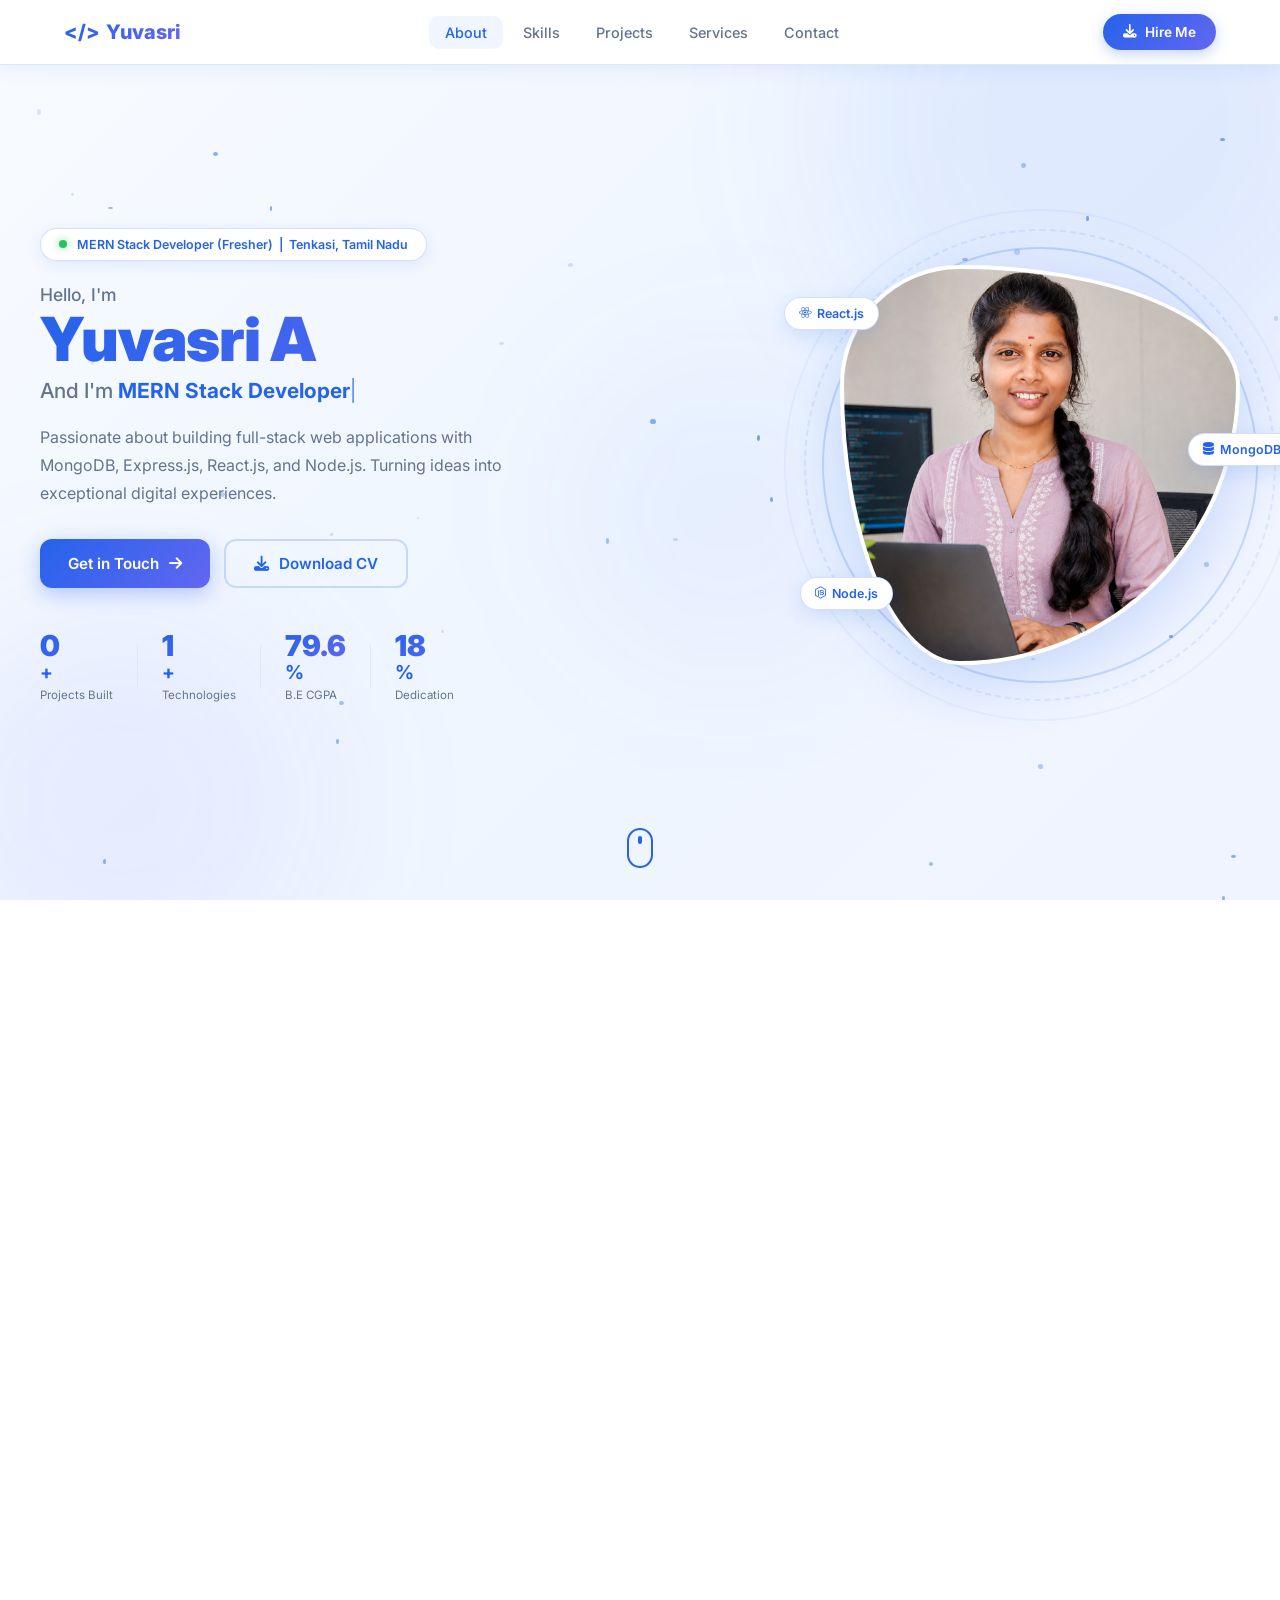
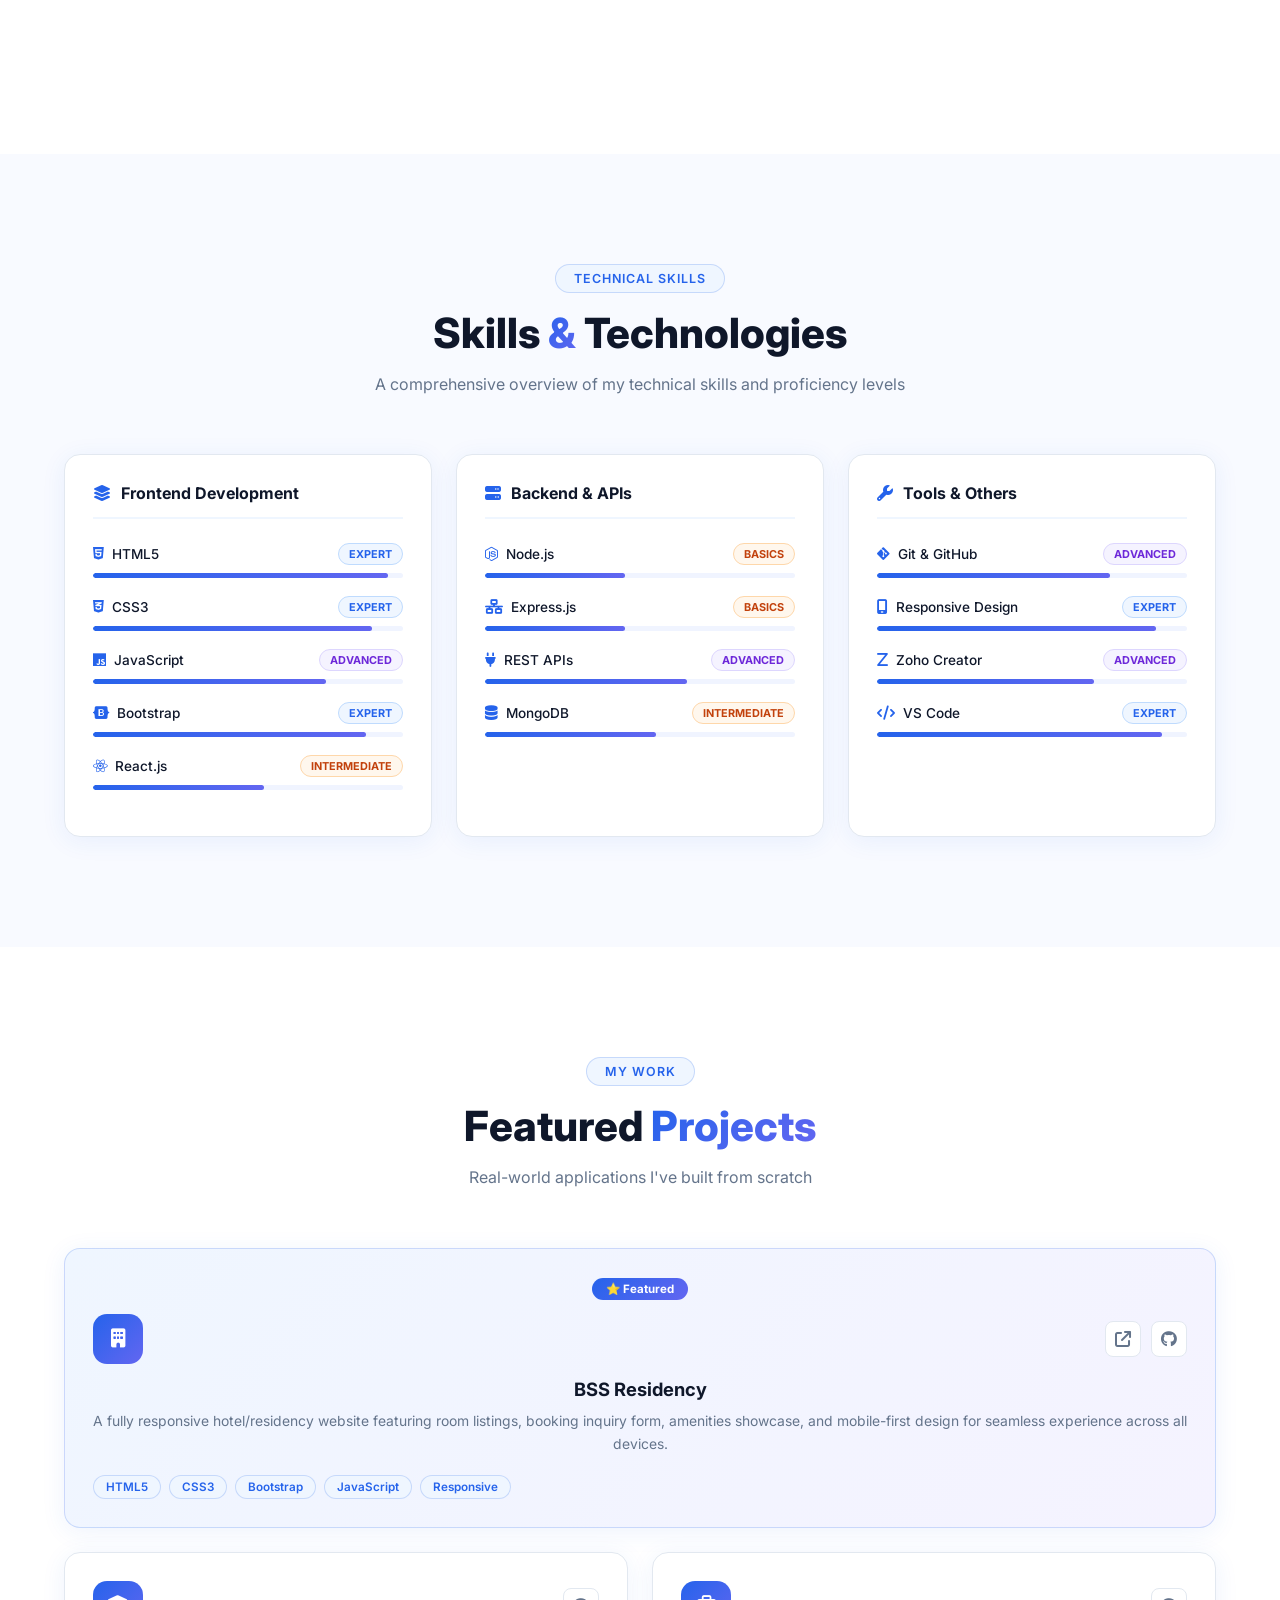
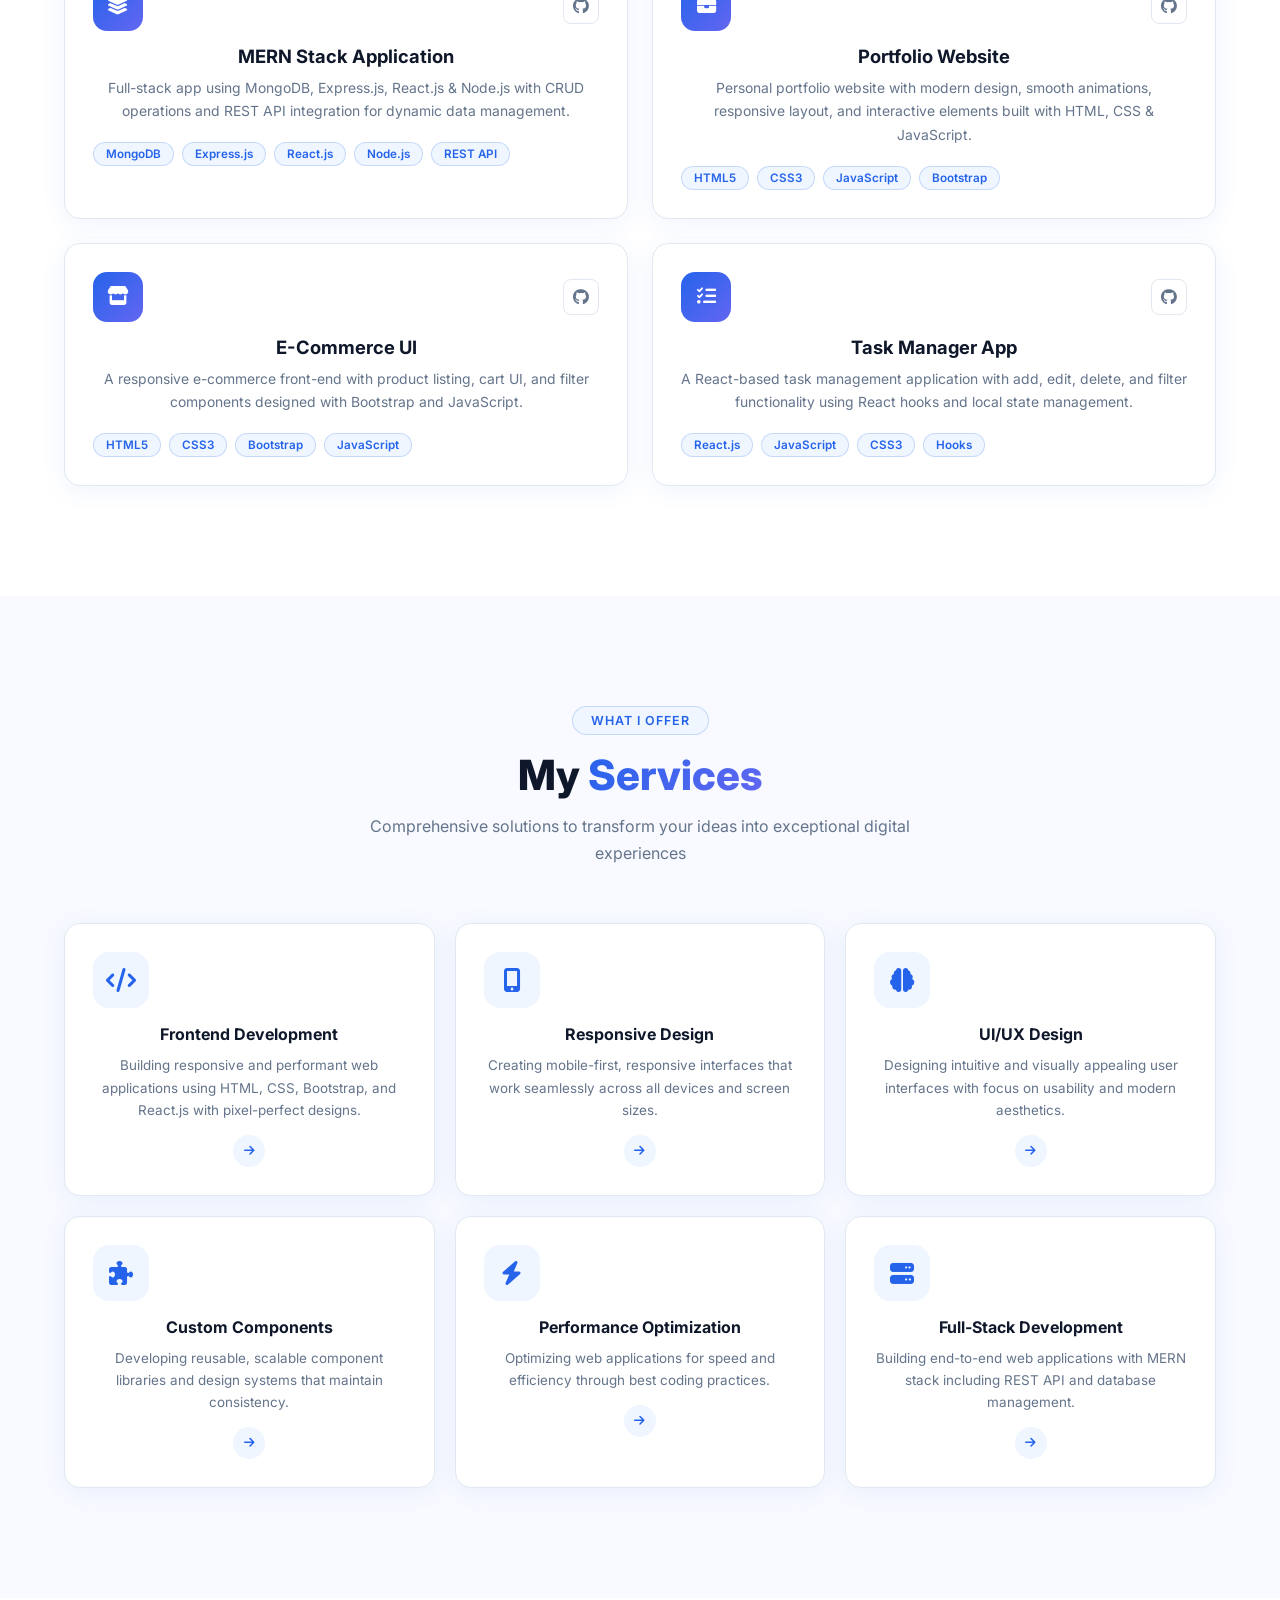
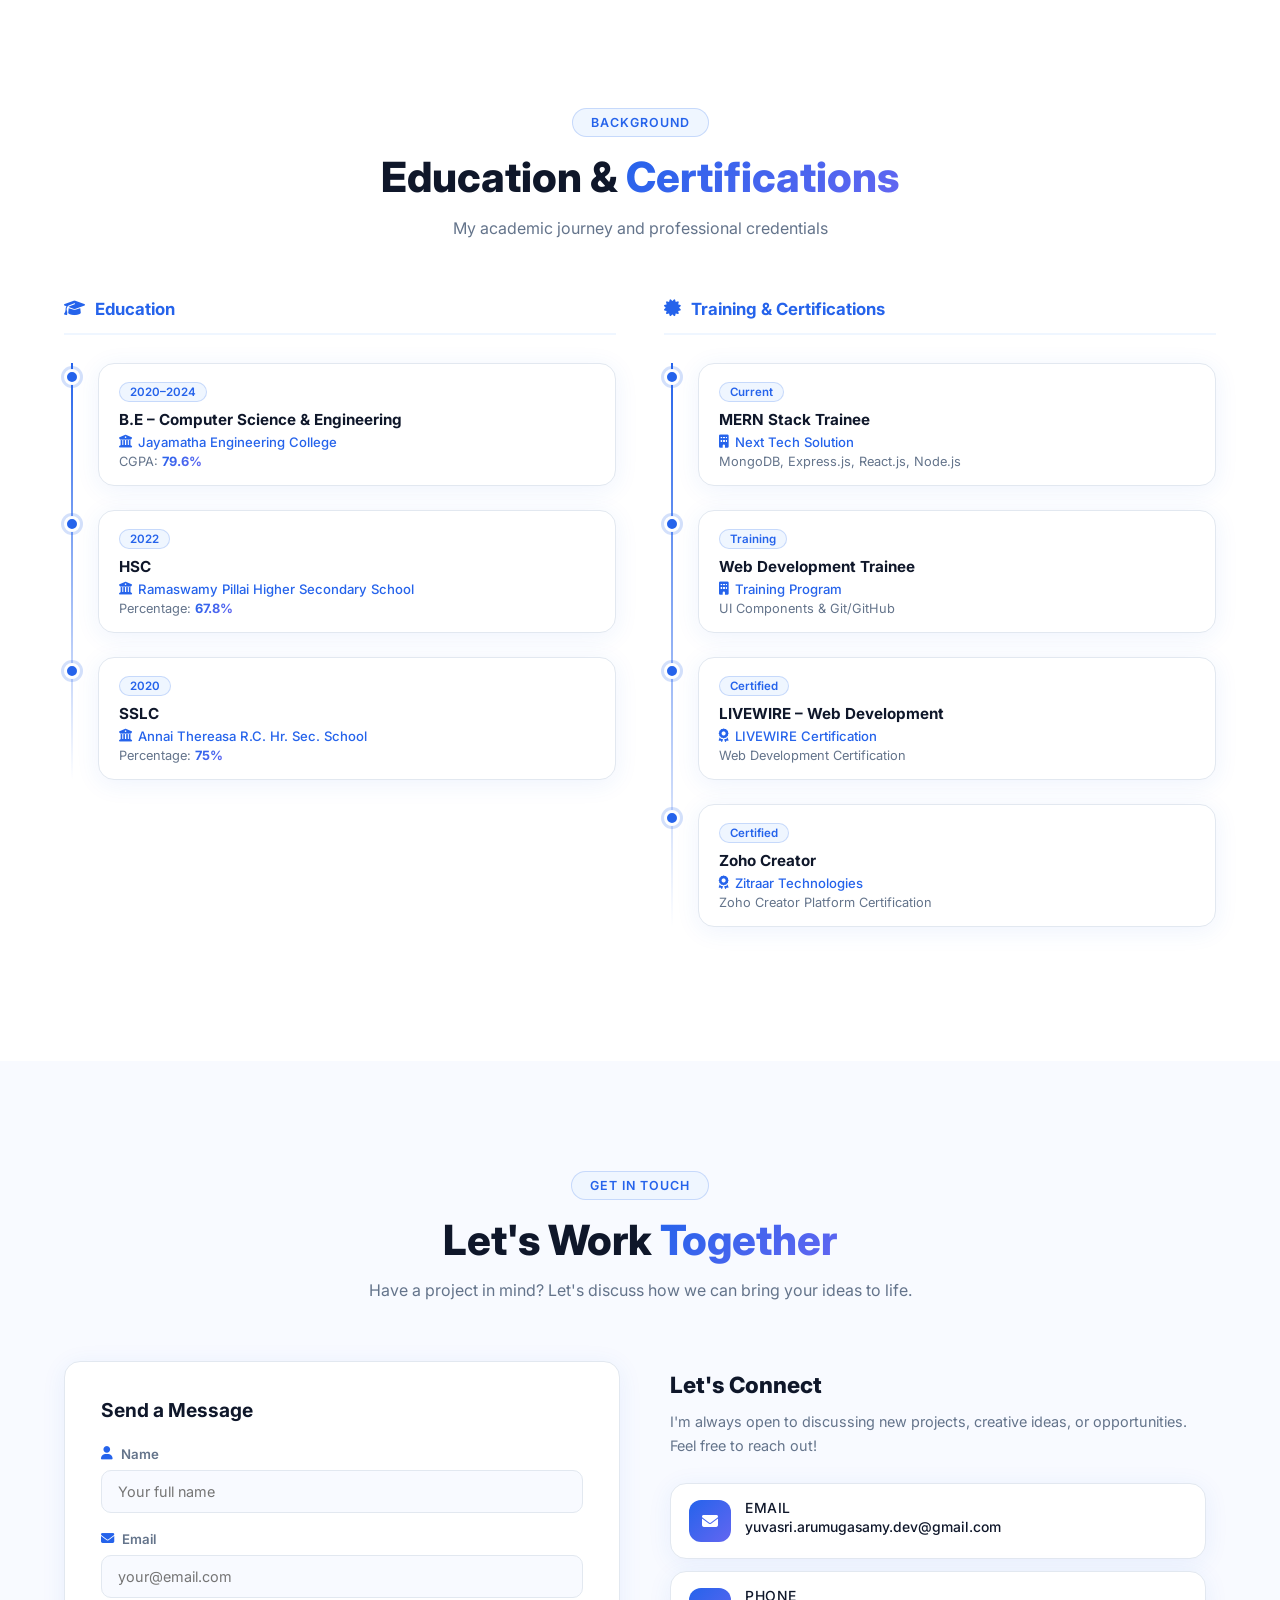
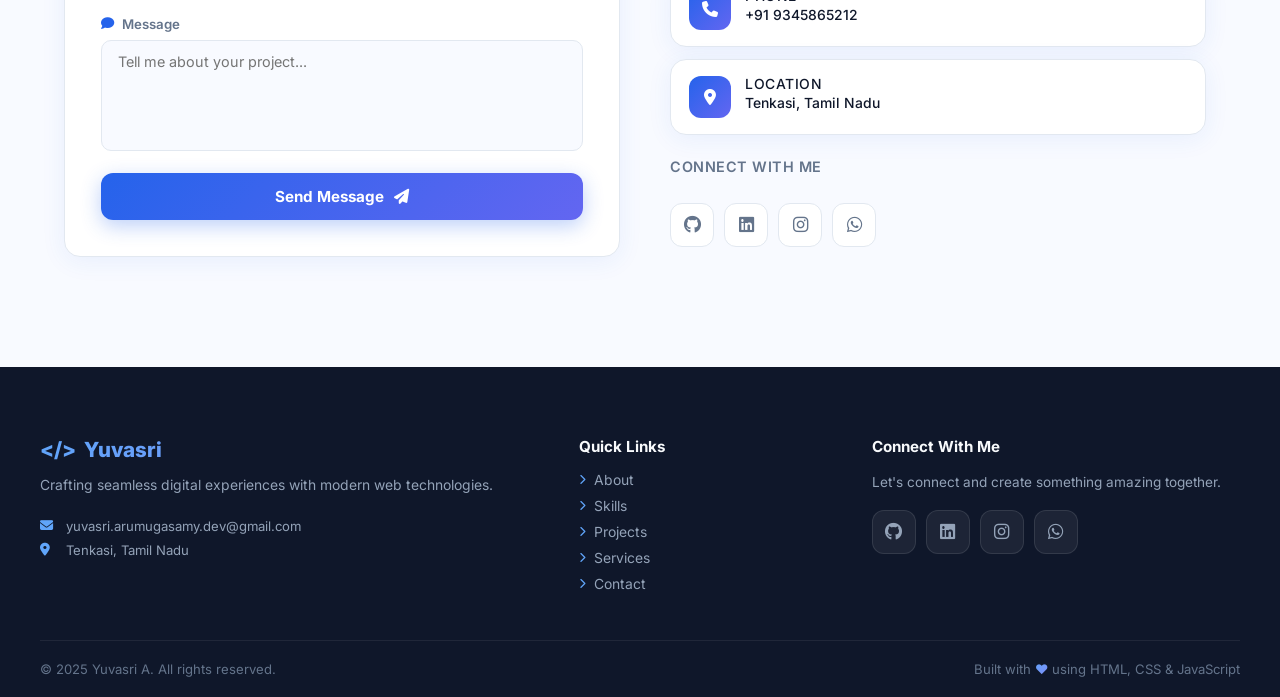
==== index.html @ 353cd6eb "Hide Hire Me button on mobile navbar" ====
<!DOCTYPE html>
<html lang="en">
<head>
  <title>Yuvasri A | MERN Stack Developer</title>
  <meta charset="utf-8">
  <meta name="viewport" content="width=device-width, initial-scale=1">
  <link rel="icon" href="ChatGPT Image Jun 13, 2026, 05_37_14 PM.png">
  <link rel="stylesheet" href="https://cdnjs.cloudflare.com/ajax/libs/font-awesome/6.5.0/css/all.min.css">
  <link href="https://fonts.googleapis.com/css2?family=Inter:wght@300;400;500;600;700;800;900&display=swap" rel="stylesheet">
  <link rel="stylesheet" href="protfolio.css">
</head>
<body>

<!-- LOADER -->
<div id="loader" class="loader">
  <div class="loader-inner">
    <div class="loader-logo">&lt;/&gt;</div>
    <div class="loader-bar"><div class="loader-fill"></div></div>
  </div>
</div>

<!-- NAVBAR -->
<nav class="navbar" id="navbar">
  <div class="nav-container">
    <a class="nav-logo" href="#home"><span>&lt;/&gt;</span> Yuvasri</a>

    <!-- Desktop links -->
    <ul class="nav-links" id="desktopNav">
      <li><a href="#home"     class="nav-link active">About</a></li>
      <li><a href="#skills"   class="nav-link">Skills</a></li>
      <li><a href="#projects" class="nav-link">Projects</a></li>
      <li><a href="#services" class="nav-link">Services</a></li>
      <li><a href="#contact"  class="nav-link">Contact</a></li>
    </ul>

    <a href="Yuvasri A - Front-End Web Developer.pdf" download class="hire-btn-desktop">
      <i class="fa-solid fa-download"></i> Hire Me
    </a>

    <!-- Hamburger — mobile only -->
    <button id="hamburger" class="hamburger" aria-label="Open menu">
      <i class="fa-solid fa-bars"></i>
    </button>
  </div>
</nav>

<!-- MOBILE MENU — completely separate from navbar -->
<div id="mobileMenu" class="mobile-menu">
  <button id="mobClose" class="mobile-menu-close"><i class="fa-solid fa-xmark"></i></button>
  <ul>
    <li><a href="#home"     class="mob-link">About</a></li>
    <li><a href="#skills"   class="mob-link">Skills</a></li>
    <li><a href="#projects" class="mob-link">Projects</a></li>
    <li><a href="#services" class="mob-link">Services</a></li>
    <li><a href="#contact"  class="mob-link">Contact</a></li>
  </ul>
  <a href="Yuvasri A - Front-End Web Developer.pdf" download class="mob-hire-btn">
    <i class="fa-solid fa-download"></i> Hire Me
  </a>
</div>

<!-- HERO -->
<section id="home" class="hero-section">
  <div class="particles" id="particles"></div>
  <div class="hero-bg-blob blob-1"></div>
  <div class="hero-bg-blob blob-2"></div>
  <div class="hero-bg-blob blob-3"></div>
  <div class="hero-container">
    <div class="hero-left" data-aos="fade-right">
      <div class="hero-badge">
        <span class="badge-dot"></span>
        MERN Stack Developer (Fresher) &nbsp;|&nbsp; Tenkasi, Tamil Nadu
      </div>
      <h1 class="hero-title">
        <span class="hero-greeting">Hello, I'm</span>
        <span class="hero-name gradient-text">Yuvasri A</span>
        <span class="hero-role-wrap">And I'm <span id="typed-role" class="typed-text"></span><span class="cursor">|</span></span>
      </h1>
      <p class="hero-desc">Passionate about building full-stack web applications with MongoDB, Express.js, React.js, and Node.js. Turning ideas into exceptional digital experiences.</p>
      <div class="hero-btns">
        <a href="#contact" class="btn-primary"><span>Get in Touch</span><i class="fa-solid fa-arrow-right"></i></a>
        <a href="Yuvasri A - Front-End Web Developer.pdf" download class="btn-outline"><i class="fa-solid fa-download"></i><span>Download CV</span></a>
      </div>
      <div class="hero-stats">
        <div class="stat"><span class="stat-num counter" data-target="5">0</span><span class="stat-plus">+</span><span class="stat-label">Projects Built</span></div>
        <div class="stat-divider"></div>
        <div class="stat"><span class="stat-num counter" data-target="8">0</span><span class="stat-plus">+</span><span class="stat-label">Technologies</span></div>
        <div class="stat-divider"></div>
        <div class="stat"><span class="stat-num">79.6</span><span class="stat-plus">%</span><span class="stat-label">B.E CGPA</span></div>
        <div class="stat-divider"></div>
        <div class="stat"><span class="stat-num counter" data-target="100">0</span><span class="stat-plus">%</span><span class="stat-label">Dedication</span></div>
      </div>
    </div>
    <div class="hero-right" data-aos="fade-left">
      <div class="hero-img-wrapper">
        <div class="ring ring-1"></div>
        <div class="ring ring-2"></div>
        <div class="ring ring-3"></div>
        <img src="ChatGPT Image Jun 13, 2026, 05_37_14 PM.png" alt="Yuvasri A" class="hero-img">
        <div class="float-badge fb-1"><i class="fa-brands fa-react"></i> React.js</div>
        <div class="float-badge fb-2"><i class="fa-brands fa-node-js"></i> Node.js</div>
        <div class="float-badge fb-3"><i class="fa-solid fa-database"></i> MongoDB</div>
      </div>
    </div>
  </div>
  <a href="#about" class="scroll-down"><div class="scroll-mouse"><div class="scroll-wheel"></div></div></a>
</section>

<!-- ABOUT -->
<section id="about" class="about-section">
  <div class="section-container">
    <div class="section-tag" data-aos="fade-up">About Me</div>
    <h2 class="section-heading" data-aos="fade-up">Crafting Digital <span class="gradient-text">Experiences</span> That Matter</h2>
    <p class="section-sub" data-aos="fade-up">A comprehensive overview of who I am, what I do, and what drives me</p>
    <div class="about-grid">
      <div class="about-left" data-aos="fade-right">
        <p class="about-para">I'm <strong>Yuvasri A</strong>, a MERN Stack Developer (Fresher) with knowledge of MongoDB, Express.js, React.js, and Node.js. Currently undergoing training at <strong>Next Tech Solution</strong> and passionate about building full-stack web applications.</p>
        <p class="about-para">My expertise spans frontend development with HTML5, CSS3, JavaScript, Bootstrap and React.js, along with backend basics using Node.js, Express.js, and MongoDB.</p>
        <p class="about-para">I hold a <strong>B.E in Computer Science & Engineering</strong> with a CGPA of <strong>79.6%</strong> from Jayamatha Engineering College, Tenkasi, Tamil Nadu.</p>
        <div class="about-stats">
          <div class="about-stat"><span class="about-stat-num gradient-text">5+</span><span class="about-stat-label">Projects</span></div>
          <div class="about-stat"><span class="about-stat-num gradient-text">2</span><span class="about-stat-label">Certifications</span></div>
          <div class="about-stat"><span class="about-stat-num gradient-text">2+</span><span class="about-stat-label">Trainings</span></div>
        </div>
        <div class="core-skills">
          <span>Analytical Thinking</span><span>Adaptability</span><span>Communication</span><span>Continuous Learning</span>
        </div>
      </div>
      <div class="about-right" data-aos="fade-left">
        <div class="about-cards">
          <div class="about-card glass-card" data-aos="zoom-in" data-aos-delay="100"><div class="about-card-icon"><i class="fa-solid fa-code"></i></div><div><h4>Expertise</h4><p>Full-stack MERN applications with modern best practices.</p></div></div>
          <div class="about-card glass-card" data-aos="zoom-in" data-aos-delay="200"><div class="about-card-icon"><i class="fa-solid fa-leaf"></i></div><div><h4>Clean Code</h4><p>Maintainable, well-documented code that scales.</p></div></div>
          <div class="about-card glass-card" data-aos="zoom-in" data-aos-delay="300"><div class="about-card-icon"><i class="fa-solid fa-bolt"></i></div><div><h4>Performance</h4><p>Optimizing for speed and efficiency in every project.</p></div></div>
          <div class="about-card glass-card" data-aos="zoom-in" data-aos-delay="400"><div class="about-card-icon"><i class="fa-solid fa-mobile-screen"></i></div><div><h4>Responsive</h4><p>Pixel-perfect design across all devices and screens.</p></div></div>
        </div>
      </div>
    </div>
  </div>
</section>

<!-- SKILLS -->
<section id="skills" class="skills-section">
  <div class="section-container">
    <div class="section-tag" data-aos="fade-up">Technical Skills</div>
    <h2 class="section-heading" data-aos="fade-up">Skills <span class="gradient-text">&amp;</span> Technologies</h2>
    <p class="section-sub" data-aos="fade-up">A comprehensive overview of my technical skills and proficiency levels</p>
    <div class="skills-grid">
      <div class="skills-card glass-card" data-aos="fade-up" data-aos-delay="100">
        <h3 class="skills-card-title"><i class="fa-solid fa-layer-group"></i> Frontend Development</h3>
        <div class="skill-item"><div class="skill-info"><span><i class="fa-brands fa-html5"></i> HTML5</span><span class="skill-badge expert">Expert</span></div><div class="skill-bar"><div class="skill-fill" data-w="95"></div></div></div>
        <div class="skill-item"><div class="skill-info"><span><i class="fa-brands fa-css3-alt"></i> CSS3</span><span class="skill-badge expert">Expert</span></div><div class="skill-bar"><div class="skill-fill" data-w="90"></div></div></div>
        <div class="skill-item"><div class="skill-info"><span><i class="fa-brands fa-js"></i> JavaScript</span><span class="skill-badge advanced">Advanced</span></div><div class="skill-bar"><div class="skill-fill" data-w="75"></div></div></div>
        <div class="skill-item"><div class="skill-info"><span><i class="fa-brands fa-bootstrap"></i> Bootstrap</span><span class="skill-badge expert">Expert</span></div><div class="skill-bar"><div class="skill-fill" data-w="88"></div></div></div>
        <div class="skill-item"><div class="skill-info"><span><i class="fa-brands fa-react"></i> React.js</span><span class="skill-badge intermediate">Intermediate</span></div><div class="skill-bar"><div class="skill-fill" data-w="55"></div></div></div>
      </div>
      <div class="skills-card glass-card" data-aos="fade-up" data-aos-delay="200">
        <h3 class="skills-card-title"><i class="fa-solid fa-server"></i> Backend &amp; APIs</h3>
        <div class="skill-item"><div class="skill-info"><span><i class="fa-brands fa-node-js"></i> Node.js</span><span class="skill-badge intermediate">Basics</span></div><div class="skill-bar"><div class="skill-fill" data-w="45"></div></div></div>
        <div class="skill-item"><div class="skill-info"><span><i class="fa-solid fa-network-wired"></i> Express.js</span><span class="skill-badge intermediate">Basics</span></div><div class="skill-bar"><div class="skill-fill" data-w="45"></div></div></div>
        <div class="skill-item"><div class="skill-info"><span><i class="fa-solid fa-plug"></i> REST APIs</span><span class="skill-badge advanced">Advanced</span></div><div class="skill-bar"><div class="skill-fill" data-w="65"></div></div></div>
        <div class="skill-item"><div class="skill-info"><span><i class="fa-solid fa-database"></i> MongoDB</span><span class="skill-badge intermediate">Intermediate</span></div><div class="skill-bar"><div class="skill-fill" data-w="55"></div></div></div>
      </div>
      <div class="skills-card glass-card" data-aos="fade-up" data-aos-delay="300">
        <h3 class="skills-card-title"><i class="fa-solid fa-wrench"></i> Tools &amp; Others</h3>
        <div class="skill-item"><div class="skill-info"><span><i class="fa-brands fa-git-alt"></i> Git &amp; GitHub</span><span class="skill-badge advanced">Advanced</span></div><div class="skill-bar"><div class="skill-fill" data-w="75"></div></div></div>
        <div class="skill-item"><div class="skill-info"><span><i class="fa-solid fa-mobile-screen"></i> Responsive Design</span><span class="skill-badge expert">Expert</span></div><div class="skill-bar"><div class="skill-fill" data-w="90"></div></div></div>
        <div class="skill-item"><div class="skill-info"><span><i class="fa-solid fa-z"></i> Zoho Creator</span><span class="skill-badge advanced">Advanced</span></div><div class="skill-bar"><div class="skill-fill" data-w="70"></div></div></div>
        <div class="skill-item"><div class="skill-info"><span><i class="fa-solid fa-code"></i> VS Code</span><span class="skill-badge expert">Expert</span></div><div class="skill-bar"><div class="skill-fill" data-w="92"></div></div></div>
      </div>
    </div>
  </div>
</section>

<!-- PROJECTS -->
<section id="projects" class="projects-section">
  <div class="section-container">
    <div class="section-tag" data-aos="fade-up">My Work</div>
    <h2 class="section-heading" data-aos="fade-up">Featured <span class="gradient-text">Projects</span></h2>
    <p class="section-sub" data-aos="fade-up">Real-world applications I've built from scratch</p>
    <div class="projects-grid">
      <div class="project-card featured-project glass-card" data-aos="fade-up" data-aos-delay="100">
        <div class="project-featured-tag">⭐ Featured</div>
        <div class="project-header"><div class="project-icon"><i class="fa-solid fa-building"></i></div><div class="project-links"><a href="https://www.bssresidency.in" target="_blank" class="project-link"><i class="fa-solid fa-arrow-up-right-from-square"></i></a><a href="https://github.com/YuvasriArumugasamy" target="_blank" class="project-link"><i class="fa-brands fa-github"></i></a></div></div>
        <h3 class="project-title">BSS Residency</h3>
        <p class="project-desc">A fully responsive hotel/residency website featuring room listings, booking inquiry form, amenities showcase, and mobile-first design for seamless experience across all devices.</p>
        <div class="project-tech"><span>HTML5</span><span>CSS3</span><span>Bootstrap</span><span>JavaScript</span><span>Responsive</span></div>
      </div>
      <div class="project-card glass-card" data-aos="fade-up" data-aos-delay="150">
        <div class="project-header"><div class="project-icon"><i class="fa-solid fa-layer-group"></i></div><div class="project-links"><a href="https://github.com/YuvasriArumugasamy" target="_blank" class="project-link"><i class="fa-brands fa-github"></i></a></div></div>
        <h3 class="project-title">MERN Stack Application</h3>
        <p class="project-desc">Full-stack app using MongoDB, Express.js, React.js &amp; Node.js with CRUD operations and REST API integration for dynamic data management.</p>
        <div class="project-tech"><span>MongoDB</span><span>Express.js</span><span>React.js</span><span>Node.js</span><span>REST API</span></div>
      </div>
      <div class="project-card glass-card" data-aos="fade-up" data-aos-delay="200">
        <div class="project-header"><div class="project-icon"><i class="fa-solid fa-briefcase"></i></div><div class="project-links"><a href="https://github.com/YuvasriArumugasamy/Portfolio" target="_blank" class="project-link"><i class="fa-brands fa-github"></i></a></div></div>
        <h3 class="project-title">Portfolio Website</h3>
        <p class="project-desc">Personal portfolio website with modern design, smooth animations, responsive layout, and interactive elements built with HTML, CSS &amp; JavaScript.</p>
        <div class="project-tech"><span>HTML5</span><span>CSS3</span><span>JavaScript</span><span>Bootstrap</span></div>
      </div>
      <div class="project-card glass-card" data-aos="fade-up" data-aos-delay="250">
        <div class="project-header"><div class="project-icon"><i class="fa-solid fa-store"></i></div><div class="project-links"><a href="https://github.com/YuvasriArumugasamy" target="_blank" class="project-link"><i class="fa-brands fa-github"></i></a></div></div>
        <h3 class="project-title">E-Commerce UI</h3>
        <p class="project-desc">A responsive e-commerce front-end with product listing, cart UI, and filter components designed with Bootstrap and JavaScript.</p>
        <div class="project-tech"><span>HTML5</span><span>CSS3</span><span>Bootstrap</span><span>JavaScript</span></div>
      </div>
      <div class="project-card glass-card" data-aos="fade-up" data-aos-delay="300">
        <div class="project-header"><div class="project-icon"><i class="fa-solid fa-list-check"></i></div><div class="project-links"><a href="https://github.com/YuvasriArumugasamy" target="_blank" class="project-link"><i class="fa-brands fa-github"></i></a></div></div>
        <h3 class="project-title">Task Manager App</h3>
        <p class="project-desc">A React-based task management application with add, edit, delete, and filter functionality using React hooks and local state management.</p>
        <div class="project-tech"><span>React.js</span><span>JavaScript</span><span>CSS3</span><span>Hooks</span></div>
      </div>
    </div>
  </div>
</section>

<!-- SERVICES -->
<section id="services" class="services-section">
  <div class="section-container">
    <div class="section-tag" data-aos="fade-up">What I Offer</div>
    <h2 class="section-heading" data-aos="fade-up">My <span class="gradient-text">Services</span></h2>
    <p class="section-sub" data-aos="fade-up">Comprehensive solutions to transform your ideas into exceptional digital experiences</p>
    <div class="services-grid">
      <div class="service-card glass-card" data-aos="fade-up" data-aos-delay="100"><div class="service-icon"><i class="fa-solid fa-code"></i></div><h3>Frontend Development</h3><p>Building responsive and performant web applications using HTML, CSS, Bootstrap, and React.js with pixel-perfect designs.</p><div class="service-arrow"><i class="fa-solid fa-arrow-right"></i></div></div>
      <div class="service-card glass-card" data-aos="fade-up" data-aos-delay="150"><div class="service-icon"><i class="fa-solid fa-mobile-screen-button"></i></div><h3>Responsive Design</h3><p>Creating mobile-first, responsive interfaces that work seamlessly across all devices and screen sizes.</p><div class="service-arrow"><i class="fa-solid fa-arrow-right"></i></div></div>
      <div class="service-card glass-card" data-aos="fade-up" data-aos-delay="200"><div class="service-icon"><i class="fa-solid fa-brain"></i></div><h3>UI/UX Design</h3><p>Designing intuitive and visually appealing user interfaces with focus on usability and modern aesthetics.</p><div class="service-arrow"><i class="fa-solid fa-arrow-right"></i></div></div>
      <div class="service-card glass-card" data-aos="fade-up" data-aos-delay="250"><div class="service-icon"><i class="fa-solid fa-puzzle-piece"></i></div><h3>Custom Components</h3><p>Developing reusable, scalable component libraries and design systems that maintain consistency.</p><div class="service-arrow"><i class="fa-solid fa-arrow-right"></i></div></div>
      <div class="service-card glass-card" data-aos="fade-up" data-aos-delay="300"><div class="service-icon"><i class="fa-solid fa-bolt"></i></div><h3>Performance Optimization</h3><p>Optimizing web applications for speed and efficiency through best coding practices.</p><div class="service-arrow"><i class="fa-solid fa-arrow-right"></i></div></div>
      <div class="service-card glass-card" data-aos="fade-up" data-aos-delay="350"><div class="service-icon"><i class="fa-solid fa-server"></i></div><h3>Full-Stack Development</h3><p>Building end-to-end web applications with MERN stack including REST API and database management.</p><div class="service-arrow"><i class="fa-solid fa-arrow-right"></i></div></div>
    </div>
  </div>
</section>

<!-- EDUCATION -->
<section id="education" class="edu-section">
  <div class="section-container">
    <div class="section-tag" data-aos="fade-up">Background</div>
    <h2 class="section-heading" data-aos="fade-up">Education &amp; <span class="gradient-text">Certifications</span></h2>
    <p class="section-sub" data-aos="fade-up">My academic journey and professional credentials</p>
    <div class="edu-grid">
      <div class="edu-col" data-aos="fade-right">
        <h3 class="edu-col-title"><i class="fa-solid fa-graduation-cap"></i> Education</h3>
        <div class="edu-timeline">
          <div class="edu-item"><div class="edu-dot"></div><div class="edu-content glass-card"><span class="edu-year">2020–2024</span><h4>B.E – Computer Science &amp; Engineering</h4><p class="edu-school"><i class="fa-solid fa-building-columns"></i> Jayamatha Engineering College</p><p class="edu-detail">CGPA: <strong class="gradient-text">79.6%</strong></p></div></div>
          <div class="edu-item"><div class="edu-dot"></div><div class="edu-content glass-card"><span class="edu-year">2022</span><h4>HSC</h4><p class="edu-school"><i class="fa-solid fa-building-columns"></i> Ramaswamy Pillai Higher Secondary School</p><p class="edu-detail">Percentage: <strong class="gradient-text">67.8%</strong></p></div></div>
          <div class="edu-item"><div class="edu-dot"></div><div class="edu-content glass-card"><span class="edu-year">2020</span><h4>SSLC</h4><p class="edu-school"><i class="fa-solid fa-building-columns"></i> Annai Thereasa R.C. Hr. Sec. School</p><p class="edu-detail">Percentage: <strong class="gradient-text">75%</strong></p></div></div>
        </div>
      </div>
      <div class="edu-col" data-aos="fade-left">
        <h3 class="edu-col-title"><i class="fa-solid fa-certificate"></i> Training &amp; Certifications</h3>
        <div class="edu-timeline">
          <div class="edu-item"><div class="edu-dot"></div><div class="edu-content glass-card"><span class="edu-year">Current</span><h4>MERN Stack Trainee</h4><p class="edu-school"><i class="fa-solid fa-building"></i> Next Tech Solution</p><p class="edu-detail">MongoDB, Express.js, React.js, Node.js</p></div></div>
          <div class="edu-item"><div class="edu-dot"></div><div class="edu-content glass-card"><span class="edu-year">Training</span><h4>Web Development Trainee</h4><p class="edu-school"><i class="fa-solid fa-building"></i> Training Program</p><p class="edu-detail">UI Components &amp; Git/GitHub</p></div></div>
          <div class="edu-item"><div class="edu-dot"></div><div class="edu-content glass-card"><span class="edu-year">Certified</span><h4>LIVEWIRE – Web Development</h4><p class="edu-school"><i class="fa-solid fa-award"></i> LIVEWIRE Certification</p><p class="edu-detail">Web Development Certification</p></div></div>
          <div class="edu-item"><div class="edu-dot"></div><div class="edu-content glass-card"><span class="edu-year">Certified</span><h4>Zoho Creator</h4><p class="edu-school"><i class="fa-solid fa-award"></i> Zitraar Technologies</p><p class="edu-detail">Zoho Creator Platform Certification</p></div></div>
        </div>
      </div>
    </div>
  </div>
</section>

<!-- CONTACT -->
<section id="contact" class="contact-section">
  <div class="section-container">
    <div class="section-tag" data-aos="fade-up">Get In Touch</div>
    <h2 class="section-heading" data-aos="fade-up">Let's Work <span class="gradient-text">Together</span></h2>
    <p class="section-sub" data-aos="fade-up">Have a project in mind? Let's discuss how we can bring your ideas to life.</p>
    <div class="contact-grid">
      <div class="contact-form-box glass-card" data-aos="fade-right">
        <h3>Send a Message</h3>
        <form id="contactForm">
          <div class="form-group"><label><i class="fa-solid fa-user"></i> Name</label><input type="text" placeholder="Your full name" required></div>
          <div class="form-group"><label><i class="fa-solid fa-envelope"></i> Email</label><input type="email" placeholder="your@email.com" required></div>
          <div class="form-group"><label><i class="fa-solid fa-comment"></i> Message</label><textarea rows="5" placeholder="Tell me about your project..." required></textarea></div>
          <button type="submit" class="btn-send"><span>Send Message</span><i class="fa-solid fa-paper-plane"></i></button>
        </form>
      </div>
      <div class="contact-info-box" data-aos="fade-left">
        <h3>Let's Connect</h3>
        <p>I'm always open to discussing new projects, creative ideas, or opportunities. Feel free to reach out!</p>
        <div class="contact-item glass-card"><div class="contact-item-icon"><i class="fa-solid fa-envelope"></i></div><div><p class="contact-item-label">Email</p><p>yuvasri.arumugasamy.dev@gmail.com</p></div></div>
        <div class="contact-item glass-card"><div class="contact-item-icon"><i class="fa-solid fa-phone"></i></div><div><p class="contact-item-label">Phone</p><p>+91 9345865212</p></div></div>
        <div class="contact-item glass-card"><div class="contact-item-icon"><i class="fa-solid fa-location-dot"></i></div><div><p class="contact-item-label">Location</p><p>Tenkasi, Tamil Nadu</p></div></div>
        <p class="connect-label">Connect with me</p>
        <div class="social-icons">
          <a href="https://github.com/YuvasriArumugasamy" target="_blank" class="social-icon"><i class="fa-brands fa-github"></i></a>
          <a href="#" class="social-icon"><i class="fa-brands fa-linkedin"></i></a>
          <a href="#" class="social-icon"><i class="fa-brands fa-instagram"></i></a>
          <a href="https://wa.me/919345865212" target="_blank" class="social-icon"><i class="fa-brands fa-whatsapp"></i></a>
        </div>
      </div>
    </div>
  </div>
</section>

<!-- FOOTER -->
<footer class="footer">
  <div class="footer-container">
    <div class="footer-left">
      <a class="footer-logo" href="#home"><span>&lt;/&gt;</span> Yuvasri</a>
      <p>Crafting seamless digital experiences with modern web technologies.</p>
      <div class="footer-contact-items">
        <div class="footer-contact-item"><i class="fa-solid fa-envelope"></i> yuvasri.arumugasamy.dev@gmail.com</div>
        <div class="footer-contact-item"><i class="fa-solid fa-location-dot"></i> Tenkasi, Tamil Nadu</div>
      </div>
    </div>
    <div class="footer-middle">
      <h4>Quick Links</h4>
      <ul>
        <li><a href="#home"><i class="fa-solid fa-chevron-right"></i> About</a></li>
        <li><a href="#skills"><i class="fa-solid fa-chevron-right"></i> Skills</a></li>
        <li><a href="#projects"><i class="fa-solid fa-chevron-right"></i> Projects</a></li>
        <li><a href="#services"><i class="fa-solid fa-chevron-right"></i> Services</a></li>
        <li><a href="#contact"><i class="fa-solid fa-chevron-right"></i> Contact</a></li>
      </ul>
    </div>
    <div class="footer-right">
      <h4>Connect With Me</h4>
      <p>Let's connect and create something amazing together.</p>
      <div class="social-icons">
        <a href="https://github.com/YuvasriArumugasamy" target="_blank" class="social-icon"><i class="fa-brands fa-github"></i></a>
        <a href="#" class="social-icon"><i class="fa-brands fa-linkedin"></i></a>
        <a href="#" class="social-icon"><i class="fa-brands fa-instagram"></i></a>
        <a href="https://wa.me/919345865212" target="_blank" class="social-icon"><i class="fa-brands fa-whatsapp"></i></a>
      </div>
    </div>
  </div>
  <div class="footer-bottom">
    <p>&copy; 2025 Yuvasri A. All rights reserved.</p>
    <p>Built with <span class="gradient-text">&#9829;</span> using HTML, CSS &amp; JavaScript</p>
  </div>
</footer>

<!-- Back to Top -->
<button class="back-to-top" id="backToTop"><i class="fa-solid fa-chevron-up"></i></button>

<script>
/* LOADER */
window.addEventListener('load', () => {
  const loader = document.getElementById('loader');
  setTimeout(() => {
    loader.style.opacity = '0';
    loader.style.pointerEvents = 'none';
    setTimeout(() => { if(loader.parentNode) loader.parentNode.removeChild(loader); }, 600);
    initAOS();
    initCounters();
  }, 1200);
});

/* PARTICLES */
(function(){
  const c = document.getElementById('particles');
  if(!c) return;
  for(let i=0;i<40;i++){
    const p = document.createElement('div');
    p.className='particle';
    p.style.cssText='left:'+Math.random()*100+'%;top:'+Math.random()*100+'%;animation-duration:'+(Math.random()*15+8)+'s;animation-delay:'+(Math.random()*8)+'s;width:'+(Math.random()*4+2)+'px;height:'+(Math.random()*4+2)+'px;opacity:'+(Math.random()*.5+.1);
    c.appendChild(p);
  }
})();

/* TYPED */
const roles=['MERN Stack Developer','Frontend Developer','Web Developer','React Developer'];
let rIdx=0,cIdx=0,del=false;
const roleEl=document.getElementById('typed-role');
function type(){
  const w=roles[rIdx];
  del ? cIdx-- : cIdx++;
  roleEl.textContent=w.substring(0,cIdx);
  if(!del&&cIdx===w.length){del=true;setTimeout(type,1500);return;}
  if(del&&cIdx===0){del=false;rIdx=(rIdx+1)%roles.length;}
  setTimeout(type,del?50:100);
}
type();

/* NAVBAR SCROLL */
const navbar=document.getElementById('navbar');
window.addEventListener('scroll',()=>{
  navbar.classList.toggle('scrolled',window.scrollY>60);
  const secs=document.querySelectorAll('section[id]');
  let cur='home';
  secs.forEach(s=>{ if(window.scrollY>=s.offsetTop-120) cur=s.getAttribute('id'); });
  document.querySelectorAll('.nav-link').forEach(l=>l.classList.toggle('active',l.getAttribute('href')==='#'+cur));
  document.getElementById('backToTop').classList.toggle('show',window.scrollY>400);
});

/* MOBILE MENU */
const mobileMenu=document.getElementById('mobileMenu');
document.getElementById('hamburger').addEventListener('click',()=>{
  mobileMenu.classList.add('open');
  document.body.style.overflow='hidden';
});
document.getElementById('mobClose').addEventListener('click',()=>{
  mobileMenu.classList.remove('open');
  document.body.style.overflow='';
});
document.querySelectorAll('.mob-link').forEach(l=>{
  l.addEventListener('click',()=>{
    mobileMenu.classList.remove('open');
    document.body.style.overflow='';
  });
});

/* SMOOTH SCROLL */
document.querySelectorAll('a[href^="#"]').forEach(a=>{
  a.addEventListener('click',function(e){
    const h=this.getAttribute('href');
    if(h==='#') return;
    e.preventDefault();
    const t=document.querySelector(h);
    if(t) t.scrollIntoView({behavior:'smooth'});
  });
});

/* BACK TO TOP */
document.getElementById('backToTop').addEventListener('click',()=>window.scrollTo({top:0,behavior:'smooth'}));

/* AOS */
function initAOS(){
  const obs=new IntersectionObserver((entries)=>{
    entries.forEach(e=>{ if(e.isIntersecting){e.target.classList.add('aos-animate');obs.unobserve(e.target);} });
  },{threshold:0.12});
  document.querySelectorAll('[data-aos]').forEach(el=>obs.observe(el));

  const sObs=new IntersectionObserver((entries)=>{
    entries.forEach(e=>{
      if(e.isIntersecting){
        e.target.querySelectorAll('.skill-fill').forEach(b=>{ b.style.width=b.getAttribute('data-w')+'%'; });
        sObs.unobserve(e.target);
      }
    });
  },{threshold:0.2});
  document.querySelectorAll('.skills-card').forEach(c=>sObs.observe(c));
}

/* COUNTERS */
function initCounters(){
  const obs=new IntersectionObserver((entries)=>{
    entries.forEach(e=>{
      if(e.isIntersecting){
        const el=e.target,target=+el.getAttribute('data-target');
        let cur=0; const step=target/60;
        const t=setInterval(()=>{ cur+=step; if(cur>=target){el.textContent=target;clearInterval(t);}else el.textContent=Math.floor(cur); },25);
        obs.unobserve(el);
      }
    });
  },{threshold:0.5});
  document.querySelectorAll('.counter').forEach(c=>obs.observe(c));
}

/* CONTACT FORM */
document.getElementById('contactForm').addEventListener('submit',function(e){
  e.preventDefault();
  const btn=this.querySelector('.btn-send');
  btn.innerHTML='<span>Sent!</span> <i class="fa-solid fa-check"></i>';
  btn.style.background='linear-gradient(135deg,#22c55e,#16a34a)';
  setTimeout(()=>{ btn.innerHTML='<span>Send Message</span><i class="fa-solid fa-paper-plane"></i>'; btn.style.background=''; this.reset(); },3000);
});
</script>
</body>
</html>
---- protfolio.css ----
/* ============================================
   YUVASRI A – PORTFOLIO  |  White & Blue Theme
   ============================================ */
*,*::before,*::after{margin:0;padding:0;box-sizing:border-box}
:root{
  --blue:#2563eb;--blue-dark:#1d4ed8;--blue-pale:#eff6ff;
  --blue-border:rgba(37,99,235,0.2);--blue-glow:rgba(37,99,235,0.12);
  --white:#ffffff;--bg:#f8faff;--bg2:#f0f4ff;
  --text:#0f172a;--text-muted:#64748b;--border:#e2e8f0;
  --shadow:0 4px 24px rgba(37,99,235,0.08);
  --shadow-lg:0 12px 48px rgba(37,99,235,0.14);
  --radius:16px;
}
html{scroll-behavior:smooth;overflow-x:hidden}
body{background:var(--bg);color:var(--text);font-family:'Inter',sans-serif;overflow-x:hidden}
.gradient-text{background:linear-gradient(135deg,var(--blue),#6366f1);-webkit-background-clip:text;-webkit-text-fill-color:transparent;background-clip:text}
.text-center{text-align:center}
.mt-20{margin-top:20px}

/* ===== LOADER ===== */
.loader{position:fixed;inset:0;z-index:9999;background:#fff;display:flex;align-items:center;justify-content:center;transition:opacity .6s ease}
.loader-logo{font-size:3rem;font-weight:900;background:linear-gradient(135deg,var(--blue),#6366f1);-webkit-background-clip:text;-webkit-text-fill-color:transparent;background-clip:text;margin-bottom:20px;animation:lbounce .8s ease infinite alternate}
@keyframes lbounce{from{transform:translateY(0)}to{transform:translateY(-12px)}}
.loader-bar{width:180px;height:4px;background:#e2e8f0;border-radius:4px;overflow:hidden}
.loader-fill{height:100%;background:linear-gradient(90deg,var(--blue),#6366f1);border-radius:4px;animation:lslide 1.2s ease forwards}
@keyframes lslide{from{width:0}to{width:100%}}

/* ===== NAVBAR ===== */
.navbar{position:fixed;top:0;left:0;right:0;z-index:1000;padding:14px 0;background:#fff;box-shadow:0 2px 20px rgba(37,99,235,.10);border-bottom:1px solid var(--border);transition:padding .3s,box-shadow .3s}
.navbar.scrolled{padding:10px 0;box-shadow:0 4px 28px rgba(37,99,235,.14)}
.nav-container{max-width:1200px;margin:0 auto;padding:0 24px;display:flex;align-items:center;justify-content:space-between;gap:16px}
.nav-logo{text-decoration:none;font-size:1.25rem;font-weight:800;flex-shrink:0;background:linear-gradient(135deg,var(--blue),#6366f1);-webkit-background-clip:text;-webkit-text-fill-color:transparent;background-clip:text;display:flex;align-items:center;gap:6px}
.logo-bracket{font-weight:900}

/* Desktop nav links */
.nav-links{display:flex;list-style:none;gap:4px;align-items:center;margin:0;padding:0}
.nav-links .nav-link{text-decoration:none;color:var(--text-muted);font-size:.9rem;font-weight:500;padding:8px 16px;border-radius:10px;transition:all .25s ease}
.nav-links .nav-link:hover,.nav-links .nav-link.active{color:var(--blue);background:var(--blue-pale)}

/* Mobile-only items: HIDDEN on desktop always */
.nav-close-row{display:none!important}
.nav-hire-mobile{display:none!important}

/* Desktop Hire Me */
.hire-btn-desktop{background:linear-gradient(135deg,var(--blue),#6366f1);color:#fff;text-decoration:none;padding:10px 20px;border-radius:25px;font-size:.85rem;font-weight:600;display:flex;align-items:center;gap:8px;white-space:nowrap;flex-shrink:0;box-shadow:0 4px 14px rgba(37,99,235,.28);transition:all .3s ease}
.hire-btn-desktop:hover{transform:translateY(-2px);box-shadow:0 8px 24px rgba(37,99,235,.38)}

/* Hamburger — HIDDEN on desktop */
.hamburger{display:none;background:var(--blue-pale);border:1.5px solid var(--blue-border);color:var(--blue);width:40px;height:40px;border-radius:10px;cursor:pointer;font-size:1.1rem;align-items:center;justify-content:center;transition:all .25s ease;flex-shrink:0}
.hamburger:hover{background:var(--blue);color:#fff}
.nav-close-btn{background:var(--blue-pale);border:1.5px solid var(--blue-border);color:var(--blue);width:40px;height:40px;border-radius:10px;cursor:pointer;font-size:1.1rem;display:flex;align-items:center;justify-content:center;transition:all .25s ease}
.nav-close-btn:hover{background:var(--blue);color:#fff}

/* ===== GLASS CARD ===== */
.glass-card{background:#fff;border:1px solid var(--border);border-radius:var(--radius);box-shadow:var(--shadow);transition:all .35s ease}
.glass-card:hover{border-color:var(--blue-border);box-shadow:var(--shadow-lg);transform:translateY(-6px)}

/* ===== BUTTONS ===== */
.btn-primary{background:linear-gradient(135deg,var(--blue),#6366f1);color:#fff;text-decoration:none;padding:14px 28px;border-radius:12px;font-size:.95rem;font-weight:600;display:inline-flex;align-items:center;gap:10px;box-shadow:0 6px 20px rgba(37,99,235,.3);transition:all .3s ease}
.btn-primary:hover{transform:translateY(-3px);box-shadow:0 12px 36px rgba(37,99,235,.4)}
.btn-outline{background:transparent;color:var(--blue);text-decoration:none;padding:13px 28px;border-radius:12px;font-size:.95rem;font-weight:600;border:2px solid var(--blue-border);display:inline-flex;align-items:center;gap:10px;cursor:pointer;transition:all .3s ease}
.btn-outline:hover{background:var(--blue-pale);border-color:var(--blue);transform:translateY(-3px)}

/* ===== SECTION COMMONS ===== */
.section-container{max-width:1200px;margin:0 auto;padding:0 24px}
.section-tag{display:inline-block;background:var(--blue-pale);color:var(--blue);border:1px solid var(--blue-border);padding:6px 18px;border-radius:20px;font-size:.78rem;font-weight:600;text-transform:uppercase;letter-spacing:1px;margin-bottom:16px}
.section-heading{font-size:clamp(1.8rem,4vw,2.6rem);font-weight:800;margin-bottom:12px;color:var(--text);line-height:1.2}
.section-sub{color:var(--text-muted);font-size:1rem;margin-bottom:56px;max-width:560px;margin-left:auto;margin-right:auto;line-height:1.7}

/* ===== AOS ===== */
[data-aos]{opacity:0;transform:translateY(24px);transition:opacity .6s ease,transform .6s ease}
[data-aos="zoom-in"]{transform:scale(.88);opacity:0}
[data-aos].aos-animate{opacity:1;transform:none}
@media(min-width:769px){
  [data-aos="fade-right"]{transform:translateX(-24px);opacity:0}
  [data-aos="fade-left"]{transform:translateX(24px);opacity:0}
}
[data-aos-delay="100"].aos-animate{transition-delay:.1s}
[data-aos-delay="150"].aos-animate{transition-delay:.15s}
[data-aos-delay="200"].aos-animate{transition-delay:.2s}
[data-aos-delay="250"].aos-animate{transition-delay:.25s}
[data-aos-delay="300"].aos-animate{transition-delay:.3s}
[data-aos-delay="350"].aos-animate{transition-delay:.35s}
[data-aos-delay="400"].aos-animate{transition-delay:.4s}

/* ===== HERO ===== */
.hero-section{min-height:100vh;display:flex;align-items:center;position:relative;overflow:hidden;padding:100px 24px 70px;background:linear-gradient(135deg,#f8faff 0%,#eff6ff 50%,#f0f4ff 100%)}
.particles{position:absolute;inset:0;pointer-events:none;overflow:hidden}
.particle{position:absolute;border-radius:50%;background:var(--blue);animation:float-particle linear infinite}
@keyframes float-particle{0%{transform:translateY(0) rotate(0deg);opacity:0}10%{opacity:1}90%{opacity:1}100%{transform:translateY(-100vh) rotate(360deg);opacity:0}}
.hero-bg-blob{position:absolute;border-radius:50%;filter:blur(80px);pointer-events:none;animation:blob-move 12s ease-in-out infinite alternate}
.blob-1{width:550px;height:550px;background:rgba(37,99,235,.08);top:-150px;right:-100px}
.blob-2{width:400px;height:400px;background:rgba(99,102,241,.07);bottom:-100px;left:-80px;animation-delay:4s}
.blob-3{width:300px;height:300px;background:rgba(37,99,235,.05);top:40%;left:45%;animation-delay:8s}
@keyframes blob-move{0%{transform:translate(0,0) scale(1)}50%{transform:translate(30px,-20px) scale(1.05)}100%{transform:translate(-20px,30px) scale(.95)}}
.hero-container{max-width:1200px;margin:0 auto;display:flex;align-items:center;justify-content:space-between;gap:60px;width:100%;position:relative;z-index:1}
.hero-left{flex:1;max-width:580px}
.hero-badge{display:inline-flex;align-items:center;gap:10px;background:#fff;color:var(--blue);border:1px solid var(--blue-border);border-radius:30px;padding:8px 18px;font-size:.78rem;font-weight:600;margin-bottom:24px;box-shadow:0 4px 16px rgba(37,99,235,.1)}
.badge-dot{width:8px;height:8px;border-radius:50%;background:#22c55e;box-shadow:0 0 8px rgba(34,197,94,.6);animation:blink 1.5s ease infinite}
@keyframes blink{0%,100%{opacity:1}50%{opacity:.3}}
.hero-title{display:flex;flex-direction:column;font-weight:900;line-height:1.15;margin-bottom:20px}
.hero-greeting{font-size:1.1rem;color:var(--text-muted);font-weight:500}
.hero-name{font-size:clamp(2.4rem,6vw,3.8rem);letter-spacing:-1px}
.hero-role-wrap{font-size:1.3rem;color:var(--text-muted);font-weight:500;margin-top:4px}
.typed-text{color:var(--blue);font-weight:700}
.cursor{display:inline-block;color:var(--blue);font-weight:300;animation:blink .8s step-end infinite}
.hero-desc{color:var(--text-muted);font-size:1rem;line-height:1.75;margin-bottom:32px;max-width:480px}
.hero-btns{display:flex;gap:14px;flex-wrap:wrap;margin-bottom:44px}
.hero-stats{display:flex;align-items:center;gap:24px;flex-wrap:wrap}
.stat{display:flex;flex-direction:column}
.stat-num{font-size:1.8rem;font-weight:900;background:linear-gradient(135deg,var(--blue),#6366f1);-webkit-background-clip:text;-webkit-text-fill-color:transparent;background-clip:text;line-height:1}
.stat-plus{font-size:1.2rem;font-weight:700;color:var(--blue)}
.stat-label{font-size:.72rem;color:var(--text-muted);margin-top:4px}
.stat-divider{width:1px;height:44px;background:var(--border)}
.hero-right{flex-shrink:0}
.hero-img-wrapper{position:relative;width:400px;height:400px}
.ring{position:absolute;border-radius:50%;border:2px solid var(--blue-border);animation:ring-spin linear infinite}
.ring-1{inset:-18px;animation-duration:12s}
.ring-2{inset:-36px;animation-duration:18s;animation-direction:reverse;border-style:dashed;opacity:.5}
.ring-3{inset:-56px;animation-duration:24s;opacity:.25}
@keyframes ring-spin{to{transform:rotate(360deg)}}
.hero-img{width:100%;height:100%;object-fit:cover;border-radius:30% 70% 70% 30%/30% 30% 70% 70%;border:4px solid #fff;box-shadow:0 20px 60px rgba(37,99,235,.2);animation:morph 8s ease-in-out infinite;position:relative;z-index:1}
@keyframes morph{0%,100%{border-radius:30% 70% 70% 30%/30% 30% 70% 70%}25%{border-radius:58% 42% 75% 25%/76% 46% 54% 24%}50%{border-radius:50% 50% 33% 67%/55% 27% 73% 45%}75%{border-radius:33% 67% 58% 42%/63% 68% 32% 37%}}
.float-badge{position:absolute;z-index:2;background:#fff;border:1px solid var(--blue-border);border-radius:30px;padding:8px 14px;font-size:.78rem;font-weight:600;color:var(--blue);box-shadow:0 6px 20px rgba(37,99,235,.15);display:flex;align-items:center;gap:6px;animation:fbadge ease-in-out infinite}
.fb-1{top:8%;left:-14%;animation-duration:3.5s}
.fb-2{top:78%;left:-10%;animation-duration:4s;animation-delay:.8s}
.fb-3{top:42%;right:-14%;animation-duration:3.2s;animation-delay:.4s}
@keyframes fbadge{0%,100%{transform:translateY(0)}50%{transform:translateY(-8px)}}
.scroll-down{position:absolute;bottom:32px;left:50%;transform:translateX(-50%);cursor:pointer;text-decoration:none}
.scroll-mouse{width:26px;height:40px;border:2px solid var(--blue);border-radius:14px;display:flex;justify-content:center;padding-top:6px}
.scroll-wheel{width:4px;height:8px;background:var(--blue);border-radius:4px;animation:swheel 2s ease infinite}
@keyframes swheel{0%{transform:translateY(0);opacity:1}100%{transform:translateY(12px);opacity:0}}

/* ===== ABOUT ===== */
.about-section{padding:110px 24px;background:#fff}
.about-section .section-container{text-align:center}
.about-grid{display:flex;gap:60px;align-items:flex-start;text-align:left}
.about-left,.about-right{flex:1}
.about-para{color:var(--text-muted);line-height:1.8;margin-bottom:14px;font-size:.95rem}
.about-para strong{color:var(--text)}
.about-stats{display:flex;gap:28px;margin:28px 0;flex-wrap:wrap}
.about-stat{display:flex;flex-direction:column;align-items:flex-start}
.about-stat-num{font-size:2rem;font-weight:900;line-height:1;padding-left:12px;border-left:3px solid var(--blue)}
.about-stat-label{font-size:.75rem;color:var(--text-muted);padding-left:15px;margin-top:5px}
.core-skills{display:flex;flex-wrap:wrap;gap:8px;margin-top:4px}
.core-skills span{background:var(--blue-pale);color:var(--blue);border:1px solid var(--blue-border);padding:5px 14px;border-radius:20px;font-size:.78rem;font-weight:500}
.about-cards{display:grid;grid-template-columns:1fr 1fr;gap:16px}
.about-card{padding:20px;display:flex;gap:14px;align-items:flex-start}
.about-card-icon{width:44px;height:44px;min-width:44px;background:linear-gradient(135deg,var(--blue),#6366f1);border-radius:12px;display:flex;align-items:center;justify-content:center;color:#fff;font-size:1.1rem;flex-shrink:0}
.about-card h4{font-size:.95rem;font-weight:700;margin-bottom:5px;color:var(--text)}
.about-card p{font-size:.82rem;color:var(--text-muted);line-height:1.5}

/* ===== SKILLS ===== */
.skills-section{padding:110px 24px;background:var(--bg)}
.skills-section .section-container{text-align:center}
.skills-grid{display:grid;grid-template-columns:repeat(3,1fr);gap:24px}
.skills-card{padding:28px}
.skills-card-title{font-size:1rem;font-weight:700;color:var(--text);margin-bottom:24px;padding-bottom:14px;border-bottom:2px solid var(--blue-pale);display:flex;align-items:center;gap:10px}
.skills-card-title i{color:var(--blue)}
.skill-item{margin-bottom:18px}
.skill-info{display:flex;justify-content:space-between;align-items:center;margin-bottom:8px;font-size:.85rem}
.skill-info span:first-child{display:flex;align-items:center;gap:8px;color:var(--text);font-weight:500}
.skill-info i{color:var(--blue);font-size:.9rem}
.skill-badge{padding:3px 10px;border-radius:20px;font-size:.68rem;font-weight:700;text-transform:uppercase}
.skill-badge.expert{background:#eff6ff;color:#2563eb;border:1px solid #bfdbfe}
.skill-badge.advanced{background:#f5f3ff;color:#6d28d9;border:1px solid #ddd6fe}
.skill-badge.intermediate{background:#fff7ed;color:#c2410c;border:1px solid #fed7aa}
.skill-bar{height:5px;background:var(--bg2);border-radius:5px;overflow:hidden}
.skill-fill{height:100%;width:0;background:linear-gradient(90deg,var(--blue),#6366f1);border-radius:5px;transition:width 1.5s cubic-bezier(.4,0,.2,1)}

/* ===== PROJECTS ===== */
.projects-section{padding:110px 24px;background:#fff}
.projects-section .section-container{text-align:center}
.projects-grid{display:grid;grid-template-columns:1fr 1fr;gap:24px}
.project-card{padding:28px;position:relative;overflow:hidden}
.project-card::after{content:'';position:absolute;top:0;left:0;right:0;height:3px;background:linear-gradient(90deg,var(--blue),#6366f1);transform:scaleX(0);transform-origin:left;transition:transform .4s ease}
.project-card:hover::after{transform:scaleX(1)}
.featured-project{grid-column:1/-1;background:linear-gradient(135deg,#eff6ff 0%,#f5f3ff 100%);border-color:var(--blue-border)}
.project-featured-tag{display:inline-block;margin-bottom:14px;background:linear-gradient(135deg,var(--blue),#6366f1);color:#fff;padding:4px 14px;border-radius:20px;font-size:.72rem;font-weight:700}
.project-header{display:flex;justify-content:space-between;align-items:center;margin-bottom:14px}
.project-icon{width:50px;height:50px;background:linear-gradient(135deg,var(--blue),#6366f1);border-radius:14px;display:flex;align-items:center;justify-content:center;color:#fff;font-size:1.2rem}
.project-links{display:flex;gap:10px}
.project-link{width:36px;height:36px;border:1px solid var(--border);border-radius:8px;display:flex;align-items:center;justify-content:center;color:var(--text-muted);text-decoration:none;transition:all .3s ease;background:#fff}
.project-link:hover{border-color:var(--blue);color:var(--blue);background:var(--blue-pale)}
.project-title{font-size:1.15rem;font-weight:700;color:var(--text);margin-bottom:10px}
.project-desc{color:var(--text-muted);font-size:.87rem;line-height:1.7;margin-bottom:18px}
.project-tech{display:flex;flex-wrap:wrap;gap:8px}
.project-tech span{background:var(--blue-pale);color:var(--blue);border:1px solid var(--blue-border);padding:4px 12px;border-radius:20px;font-size:.73rem;font-weight:600}

/* ===== SERVICES ===== */
.services-section{padding:110px 24px;background:var(--bg)}
.services-section .section-container{text-align:center}
.services-grid{display:grid;grid-template-columns:repeat(3,1fr);gap:20px}
.service-card{padding:28px;position:relative;overflow:hidden}
.service-card::before{content:'';position:absolute;top:0;left:0;bottom:0;width:3px;background:linear-gradient(180deg,var(--blue),#6366f1);transform:scaleY(0);transform-origin:top;transition:transform .4s ease}
.service-card:hover::before{transform:scaleY(1)}
.service-icon{width:56px;height:56px;background:var(--blue-pale);border-radius:16px;display:flex;align-items:center;justify-content:center;color:var(--blue);font-size:1.5rem;margin-bottom:16px;transition:all .3s ease}
.service-card:hover .service-icon{background:linear-gradient(135deg,var(--blue),#6366f1);color:#fff;transform:scale(1.1) rotate(-8deg)}
.service-card h3{font-size:1rem;font-weight:700;color:var(--text);margin-bottom:10px}
.service-card p{color:var(--text-muted);font-size:.84rem;line-height:1.65}
.service-arrow{display:inline-flex;align-items:center;justify-content:center;width:32px;height:32px;border-radius:50%;background:var(--blue-pale);color:var(--blue);margin-top:14px;font-size:.75rem;transition:all .3s ease}
.service-card:hover .service-arrow{background:var(--blue);color:#fff;transform:translateX(4px)}

/* ===== EDUCATION ===== */
.edu-section{padding:110px 24px;background:#fff}
.edu-section .section-container{text-align:center}
.edu-grid{display:grid;grid-template-columns:1fr 1fr;gap:48px;text-align:left}
.edu-col-title{font-size:1.05rem;font-weight:700;color:var(--blue);margin-bottom:28px;display:flex;align-items:center;gap:10px;padding-bottom:14px;border-bottom:2px solid var(--blue-pale)}
.edu-timeline{position:relative;padding-left:24px}
.edu-timeline::before{content:'';position:absolute;left:7px;top:0;bottom:0;width:2px;background:linear-gradient(180deg,var(--blue),transparent)}
.edu-item{position:relative;margin-bottom:24px;display:flex;gap:18px}
.edu-dot{width:16px;height:16px;min-width:16px;border-radius:50%;background:var(--blue);border:3px solid #fff;margin-left:-24px;margin-top:6px;box-shadow:0 0 0 3px var(--blue-border)}
.edu-content{padding:16px 20px;flex:1}
.edu-year{display:inline-block;font-size:.72rem;font-weight:600;color:var(--blue);background:var(--blue-pale);border:1px solid var(--blue-border);padding:2px 10px;border-radius:20px;margin-bottom:8px}
.edu-content h4{font-size:.95rem;font-weight:700;color:var(--text);margin-bottom:5px}
.edu-school{color:var(--blue);font-size:.82rem;font-weight:500;margin-bottom:4px;display:flex;align-items:center;gap:6px}
.edu-detail{color:var(--text-muted);font-size:.8rem}
.edu-detail strong{color:var(--text)}

/* ===== CONTACT ===== */
.contact-section{padding:110px 24px;background:var(--bg)}
.contact-section .section-container{text-align:center}
.contact-grid{display:grid;grid-template-columns:1fr 1fr;gap:40px;align-items:start;text-align:left}
.contact-form-box{padding:36px}
.contact-form-box h3{font-size:1.2rem;font-weight:700;color:var(--text);margin-bottom:24px}
.form-group{margin-bottom:18px}
.form-group label{display:flex;align-items:center;gap:8px;font-size:.83rem;font-weight:600;color:var(--text-muted);margin-bottom:8px}
.form-group label i{color:var(--blue)}
.form-group input,.form-group textarea{width:100%;background:var(--bg);border:1.5px solid var(--border);border-radius:10px;padding:12px 16px;color:var(--text);font-size:.9rem;font-family:'Inter',sans-serif;transition:all .3s ease;outline:none;resize:none}
.form-group input:focus,.form-group textarea:focus{border-color:var(--blue);box-shadow:0 0 0 3px rgba(37,99,235,.1);background:#fff}
.btn-send{width:100%;padding:14px;background:linear-gradient(135deg,var(--blue),#6366f1);color:#fff;border:none;border-radius:12px;font-size:.95rem;font-weight:700;cursor:pointer;font-family:'Inter',sans-serif;display:flex;align-items:center;justify-content:center;gap:10px;transition:all .3s ease;box-shadow:0 6px 20px rgba(37,99,235,.3)}
.btn-send:hover{transform:translateY(-3px);box-shadow:0 12px 36px rgba(37,99,235,.4)}
.contact-info-box{padding:10px}
.contact-info-box h3{font-size:1.4rem;font-weight:800;margin-bottom:12px;color:var(--text)}
.contact-info-box>p{color:var(--text-muted);font-size:.9rem;line-height:1.7;margin-bottom:24px}
.contact-item{display:flex;align-items:flex-start;gap:14px;padding:16px 18px;margin-bottom:12px}
.contact-item-icon{width:42px;height:42px;min-width:42px;background:linear-gradient(135deg,var(--blue),#6366f1);border-radius:12px;display:flex;align-items:center;justify-content:center;color:#fff;font-size:1rem}
.contact-item-label{font-size:.72rem;color:var(--text-muted);font-weight:600;text-transform:uppercase;letter-spacing:.5px;margin-bottom:3px}
.contact-item p{font-size:.87rem;color:var(--text);font-weight:500}
.connect-label{font-size:.85rem;color:var(--text-muted);margin:20px 0 12px;font-weight:600;text-transform:uppercase;letter-spacing:.5px}
.social-icons{display:flex;gap:10px;flex-wrap:wrap}
.social-icon{width:44px;height:44px;border-radius:12px;background:#fff;border:1.5px solid var(--border);display:flex;align-items:center;justify-content:center;color:var(--text-muted);text-decoration:none;font-size:1.1rem;transition:all .3s ease}
.social-icon:hover{background:linear-gradient(135deg,var(--blue),#6366f1);color:#fff;border-color:transparent;transform:translateY(-4px);box-shadow:0 8px 20px rgba(37,99,235,.3)}

/* ===== MOBILE MENU OVERLAY ===== */
.mobile-menu {
  display: none;
  position: fixed;
  inset: 0;
  background: #ffffff;
  z-index: 1100;
  flex-direction: column;
  align-items: center;
  justify-content: center;
  gap: 8px;
  padding: 60px 32px 40px;
}
.mobile-menu.open { display: flex; }

.mobile-menu-close {
  position: absolute;
  top: 20px; right: 20px;
  background: var(--blue-pale);
  border: 1.5px solid var(--blue-border);
  color: var(--blue);
  width: 44px; height: 44px;
  border-radius: 12px;
  font-size: 1.2rem;
  cursor: pointer;
  display: flex; align-items: center; justify-content: center;
  transition: all .25s ease;
}
.mobile-menu-close:hover { background: var(--blue); color: #fff; }

.mobile-menu ul { list-style: none; width: 100%; max-width: 300px; padding: 0; margin: 0; }
.mobile-menu ul li { border-bottom: 1px solid var(--border); }
.mobile-menu ul li:last-child { border-bottom: none; }

.mob-link {
  display: block;
  text-decoration: none;
  color: var(--text);
  font-size: 1.2rem;
  font-weight: 600;
  padding: 16px 0;
  text-align: center;
  transition: color .25s ease;
}
.mob-link:hover, .mob-link.active { color: var(--blue); }

.mob-hire-btn {
  margin-top: 24px;
  background: linear-gradient(135deg, var(--blue), #6366f1);
  color: #fff; text-decoration: none;
  padding: 14px 40px; border-radius: 12px;
  font-size: 1rem; font-weight: 700;
  display: flex; align-items: center; gap: 10px;
  box-shadow: 0 6px 20px rgba(37,99,235,.3);
  transition: all .3s ease;
}
.mob-hire-btn:hover { transform: translateY(-2px); box-shadow: 0 10px 28px rgba(37,99,235,.4); }

/* ===== FOOTER ===== */
.footer{background:#0f172a;padding:70px 24px 0}
.footer-container{max-width:1200px;margin:0 auto;display:grid;grid-template-columns:2fr 1fr 1.5fr;gap:48px;padding-bottom:48px}
.footer-logo{text-decoration:none;font-size:1.3rem;font-weight:800;background:linear-gradient(135deg,#60a5fa,#818cf8);-webkit-background-clip:text;-webkit-text-fill-color:transparent;background-clip:text;display:flex;align-items:center;gap:8px;margin-bottom:12px}
.footer-left p{color:#94a3b8;font-size:.87rem;line-height:1.7;margin-bottom:20px}
.footer-contact-items{display:flex;flex-direction:column;gap:8px}
.footer-contact-item{display:flex;align-items:center;gap:10px;color:#94a3b8;font-size:.82rem}
.footer-contact-item i{color:#60a5fa;width:16px}
.footer-middle h4,.footer-right h4{font-size:.95rem;font-weight:700;color:#f8fafc;margin-bottom:16px}
.footer-middle ul{list-style:none;display:flex;flex-direction:column;gap:10px}
.footer-middle ul a{text-decoration:none;color:#94a3b8;font-size:.87rem;display:flex;align-items:center;gap:8px;transition:color .3s ease}
.footer-middle ul a i{color:#60a5fa;font-size:.65rem}
.footer-middle ul a:hover{color:#60a5fa}
.footer-right p{color:#94a3b8;font-size:.85rem;margin-bottom:16px;line-height:1.6}
.footer .social-icon{background:rgba(255,255,255,.06);border-color:rgba(255,255,255,.1);color:#94a3b8}
.footer .social-icon:hover{background:linear-gradient(135deg,#2563eb,#6366f1);color:#fff;border-color:transparent}
.footer-bottom{max-width:1200px;margin:0 auto;padding:20px 0;border-top:1px solid rgba(255,255,255,.07);display:flex;justify-content:space-between;align-items:center;flex-wrap:wrap;gap:12px}
.footer-bottom p{color:#64748b;font-size:.82rem}
.footer-bottom .gradient-text{background:linear-gradient(135deg,#60a5fa,#818cf8);-webkit-background-clip:text;-webkit-text-fill-color:transparent;background-clip:text}

/* ===== BACK TO TOP ===== */
.back-to-top{position:fixed;bottom:28px;right:28px;z-index:999;width:46px;height:46px;border-radius:12px;background:linear-gradient(135deg,var(--blue),#6366f1);color:#fff;border:none;cursor:pointer;display:flex;align-items:center;justify-content:center;font-size:1rem;box-shadow:0 6px 20px rgba(37,99,235,.35);opacity:0;transform:translateY(20px);transition:all .3s ease;pointer-events:none}
.back-to-top.show{opacity:1;transform:translateY(0);pointer-events:auto}
.back-to-top:hover{transform:translateY(-4px);box-shadow:0 12px 30px rgba(37,99,235,.45)}

/* ===== RESPONSIVE ===== */
html,body{overflow-x:hidden;max-width:100%}
section,footer,nav{overflow-x:hidden}

@media(max-width:1024px){
  .skills-grid{grid-template-columns:1fr 1fr}
  .services-grid{grid-template-columns:1fr 1fr}
  .hero-img-wrapper{width:340px;height:340px}
}

@media(max-width:900px){
  .hero-container{flex-direction:column;text-align:center}
  .hero-left{max-width:100%}
  .hero-btns,.hero-stats{justify-content:center}
  .hero-right{order:-1}
  .hero-img-wrapper{width:260px;height:260px;margin:0 auto}
  .ring-2,.ring-3{display:none}
  .ring-1{inset:-10px}
  .float-badge{display:none}
  .about-grid{flex-direction:column}
  .about-cards{grid-template-columns:1fr 1fr}
  .edu-grid{grid-template-columns:1fr}
  .contact-grid{grid-template-columns:1fr}
  .footer-container{grid-template-columns:1fr 1fr}
  .blob-1{width:300px;height:300px;right:-80px}
  .blob-2{width:250px;height:250px;left:-60px}
  .blob-3{display:none}
}

/* ===== MOBILE NAVBAR (768px) ===== */
@media(max-width:768px){
  /* Show hamburger */
  .hamburger{display:flex!important}
  /* Hide desktop hire btn */
  .hire-btn-desktop{display:none!important}

  /* Nav links — fullscreen overlay, HIDDEN by default */
  .nav-links{
    display:none;
    position:fixed;
    inset:0;
    background:#ffffff;
    flex-direction:column;
    align-items:center;
    justify-content:center;
    gap:8px;
    z-index:998;
    padding:80px 32px 40px;
    overflow-y:auto;
    list-style:none;
  }
  /* Only show when .open is added by JS */
  .nav-links.open{display:flex}

  .nav-links .nav-link{
    font-size:1.2rem;font-weight:600;
    padding:14px 0;width:100%;max-width:280px;
    text-align:center;border-radius:12px;
    color:var(--text);
    border-bottom:1px solid var(--border);
    display:block;text-decoration:none;
  }
  .nav-links li:last-of-type .nav-link{border-bottom:none}
  .nav-links .nav-link:hover,.nav-links .nav-link.active{
    background:var(--blue-pale);color:var(--blue);border-color:var(--blue-border)
  }

  /* ✕ Close button — fixed top-right, visible only when menu open */
  .nav-close-row{
    display:none;
    position:fixed;
    top:16px;right:16px;
    z-index:999;
    list-style:none;
  }
  .nav-links.open .nav-close-row{display:flex!important}

  /* Hire Me inside menu */
  .nav-hire-mobile{
    display:none;
    margin-top:16px;width:100%;max-width:280px;
    list-style:none;
  }
  .nav-links.open .nav-hire-mobile{display:block!important}
  .nav-hire-mobile a{
    background:linear-gradient(135deg,var(--blue),#6366f1);
    color:#fff;text-decoration:none;padding:14px;border-radius:12px;
    font-size:.95rem;font-weight:600;
    display:flex;align-items:center;justify-content:center;gap:8px;
    box-shadow:0 4px 14px rgba(37,99,235,.28);width:100%
  }

  /* Other layout fixes */
  .skills-grid{grid-template-columns:1fr}
  .projects-grid{grid-template-columns:1fr}
  .featured-project{grid-column:auto}
  .services-grid{grid-template-columns:1fr 1fr}
  .footer-container{grid-template-columns:1fr;gap:32px}
  .footer-bottom{flex-direction:column;text-align:center}
  .hero-badge{font-size:.7rem;padding:6px 12px;flex-wrap:wrap;justify-content:center}
  .about-section,.skills-section,.projects-section,
  .services-section,.edu-section,.contact-section{padding:80px 16px}
  .section-sub{margin-bottom:36px}
}

@media(max-width:480px){
  .hero-section{padding:86px 16px 56px}
  .hero-img-wrapper{width:220px;height:220px}
  .ring{display:none}
  .hero-title .hero-name{font-size:1.9rem}
  .hero-greeting{font-size:.95rem}
  .hero-role-wrap{font-size:1.05rem}
  .hero-btns{flex-direction:column;align-items:stretch}
  .btn-primary,.btn-outline{width:100%;justify-content:center}
  .hero-stats{gap:12px}
  .stat-num{font-size:1.3rem}
  .stat-divider{height:32px}
  .services-grid{grid-template-columns:1fr}
  .about-cards{grid-template-columns:1fr}
  .contact-form-box{padding:20px}
  .skills-card,.project-card,.service-card{padding:20px}
  .footer{padding:48px 16px 0}
  .footer-container{gap:24px}
  .edu-timeline{padding-left:18px}
  .edu-dot{margin-left:-18px}
  .edu-content{padding:12px 14px}
  .hero-bg-blob{display:none}
  .nav-container{padding:0 16px}
  .nav-logo{font-size:1.1rem}
}
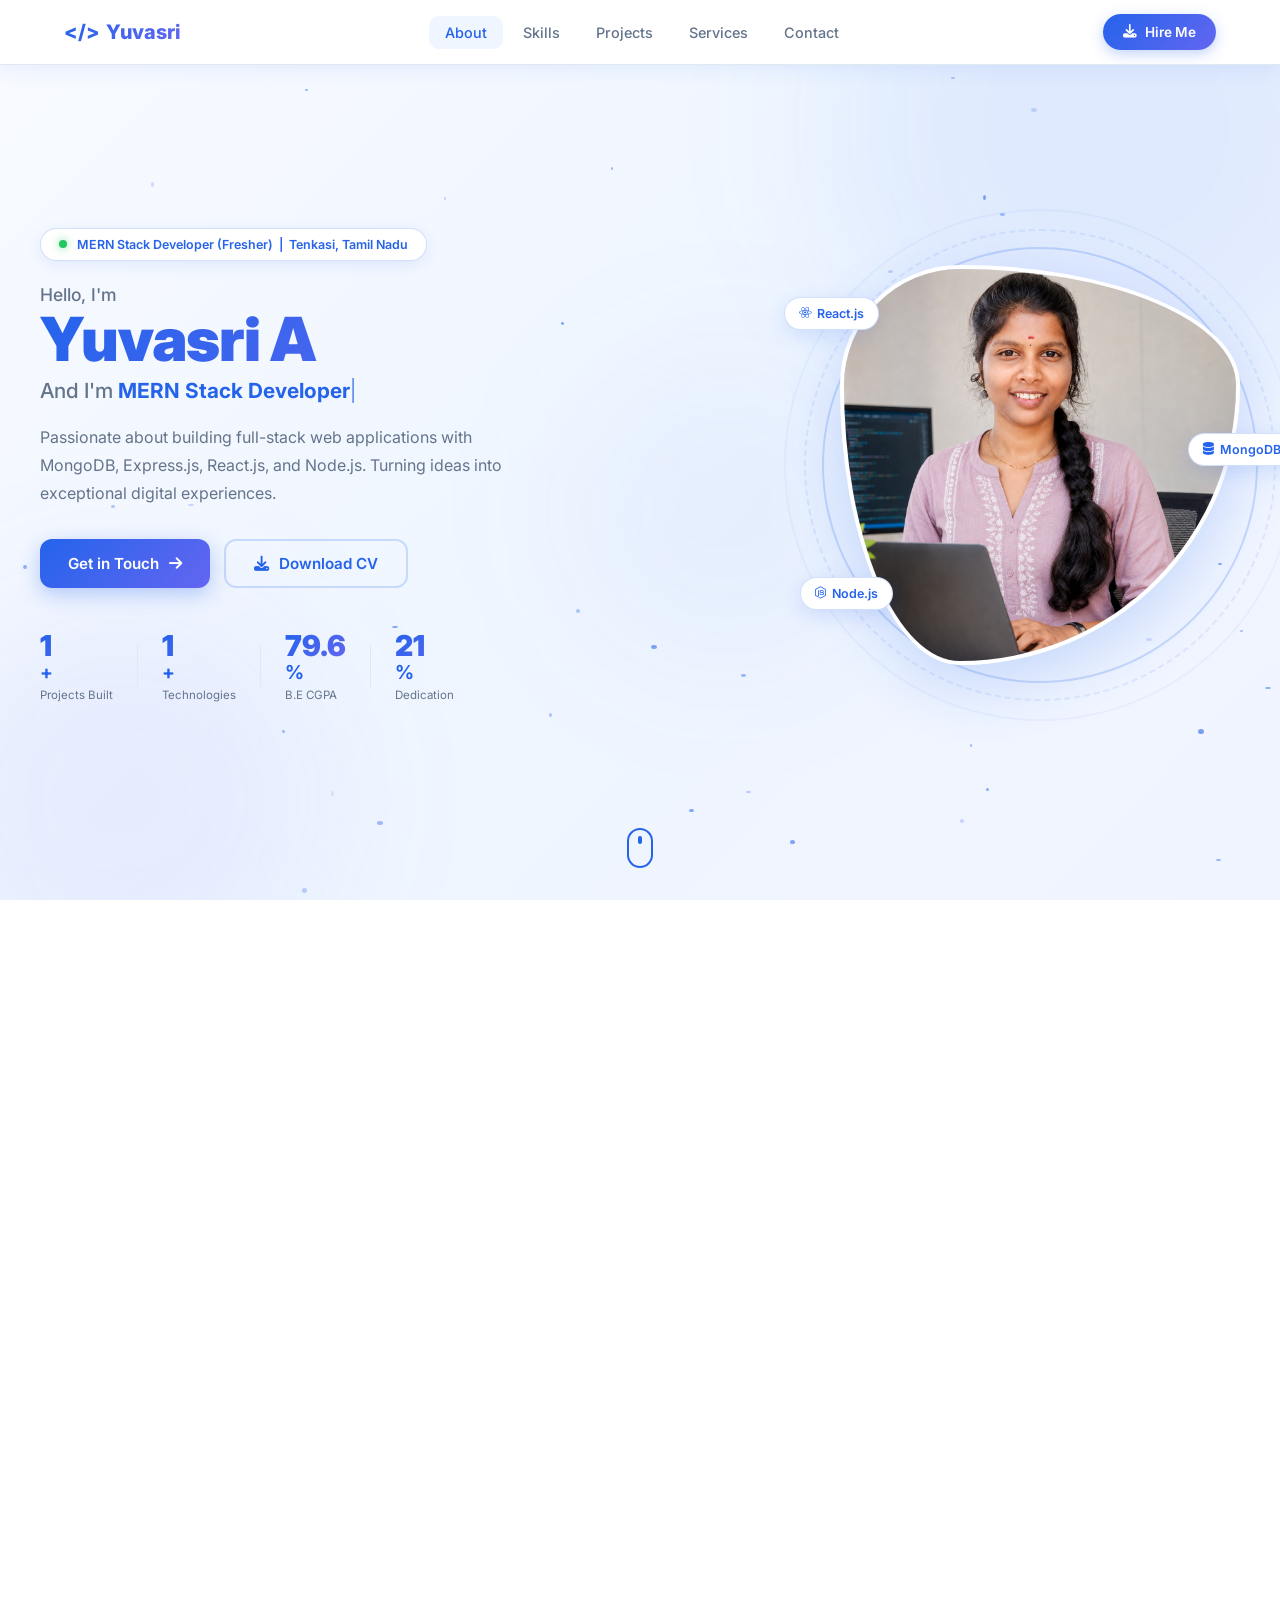
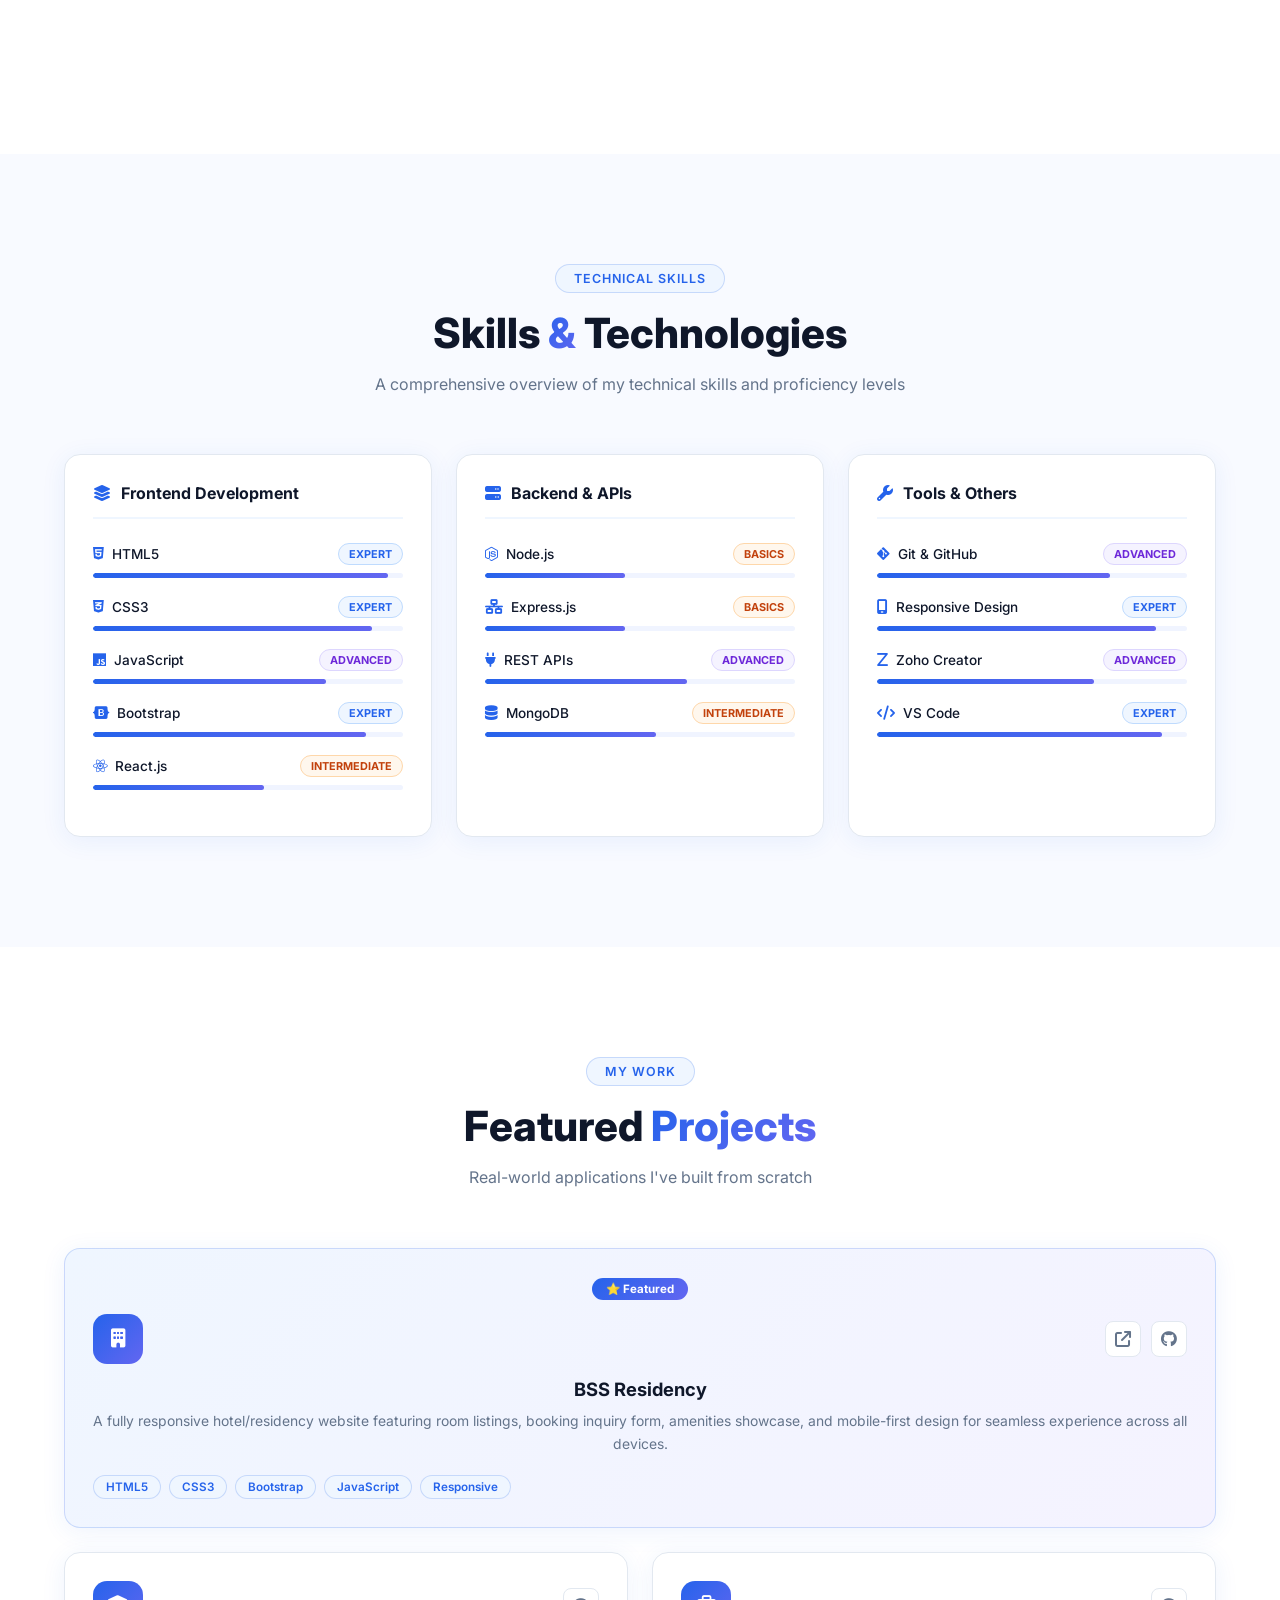
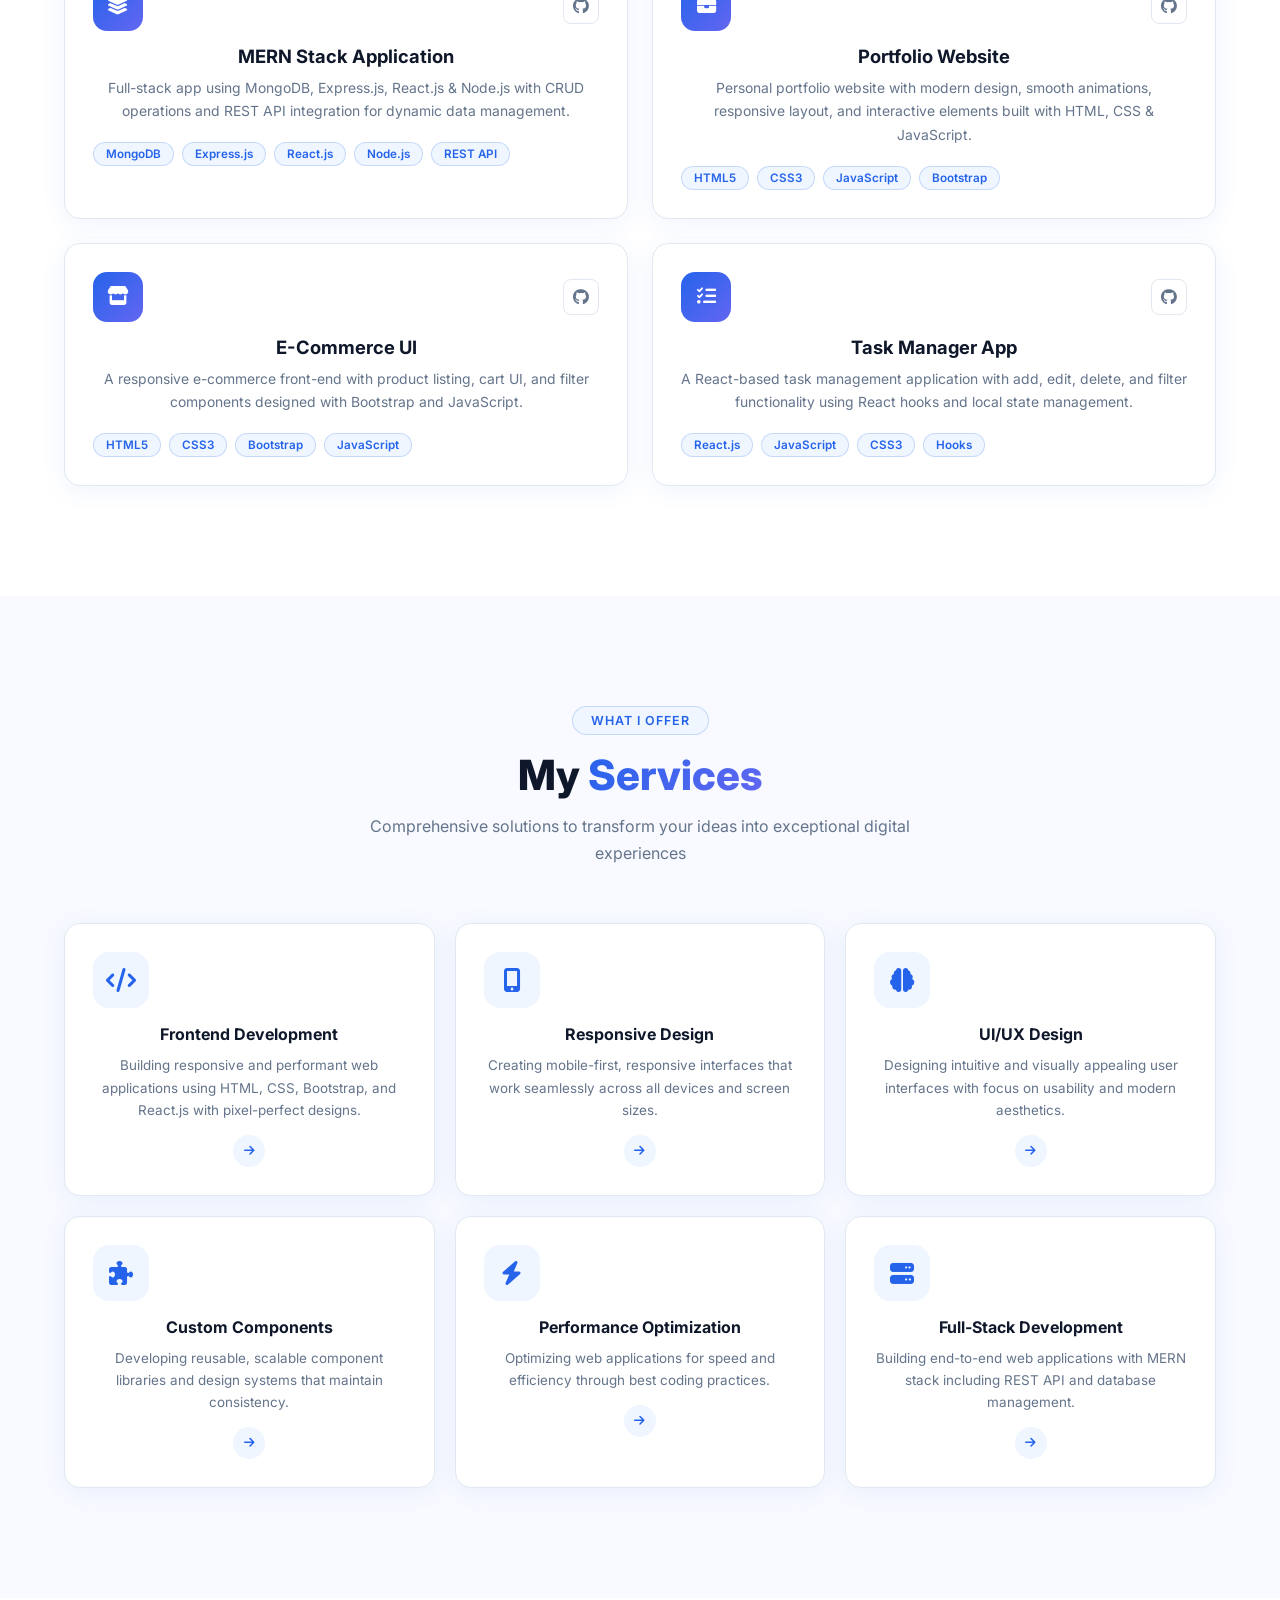
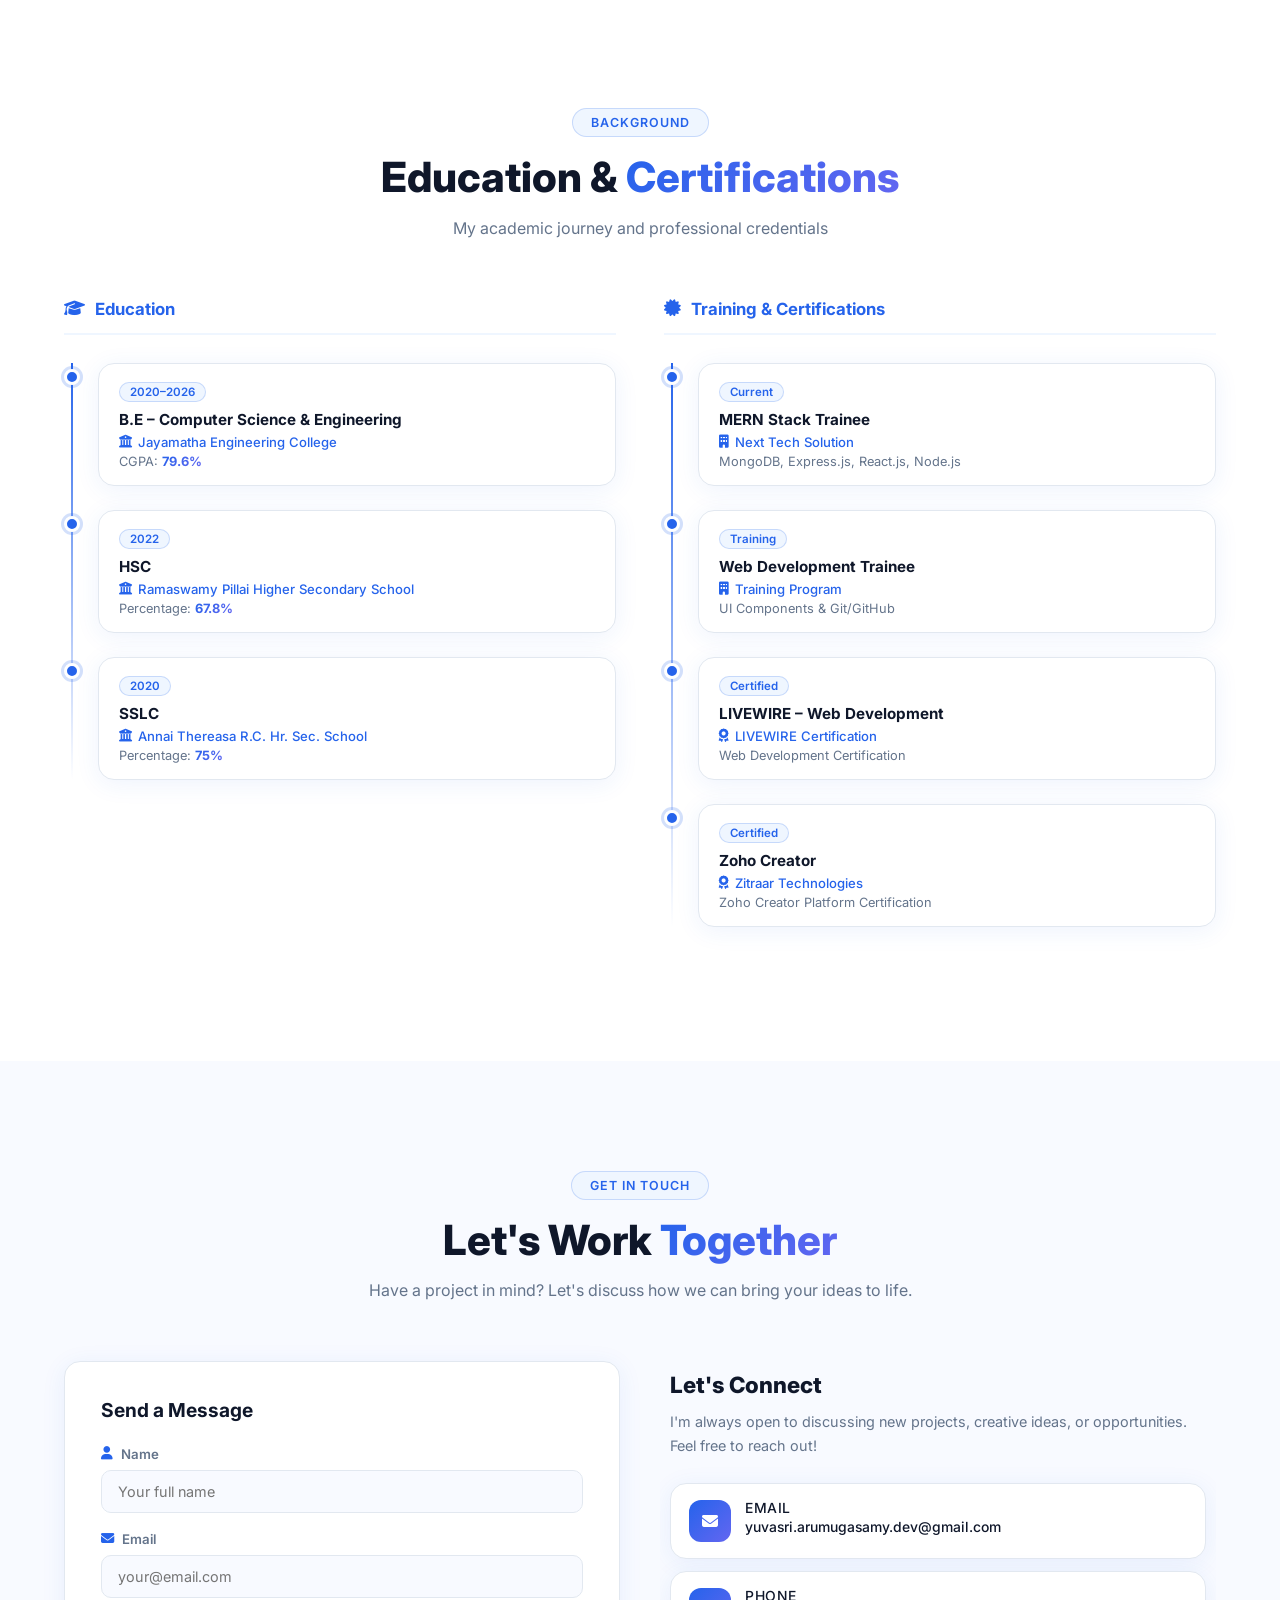
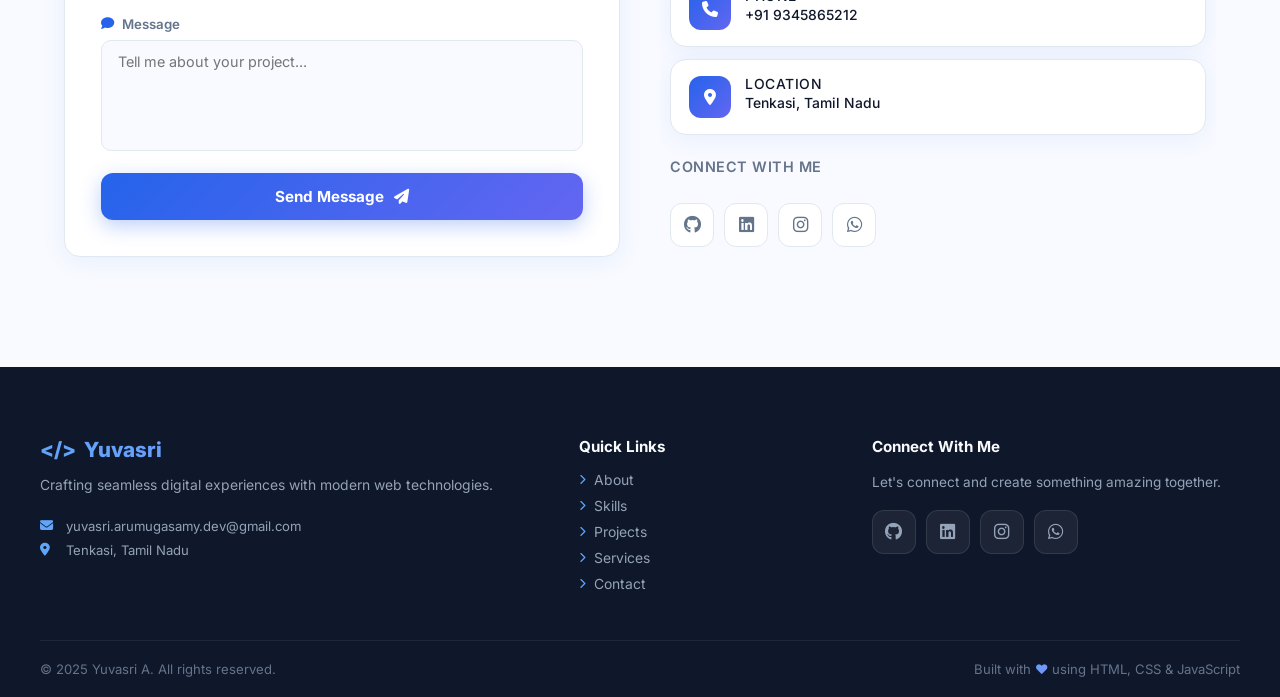
==== commit d0fc2288: "Fix: year 2026, contact form responsive, email overflow word-break" ====
--- a/index.html
+++ b/index.html
@@ -240,7 +240,7 @@
       <div class="edu-col" data-aos="fade-right">
         <h3 class="edu-col-title"><i class="fa-solid fa-graduation-cap"></i> Education</h3>
         <div class="edu-timeline">
-          <div class="edu-item"><div class="edu-dot"></div><div class="edu-content glass-card"><span class="edu-year">2020–2024</span><h4>B.E – Computer Science &amp; Engineering</h4><p class="edu-school"><i class="fa-solid fa-building-columns"></i> Jayamatha Engineering College</p><p class="edu-detail">CGPA: <strong class="gradient-text">79.6%</strong></p></div></div>
+          <div class="edu-item"><div class="edu-dot"></div><div class="edu-content glass-card"><span class="edu-year">2020–2026</span><h4>B.E – Computer Science &amp; Engineering</h4><p class="edu-school"><i class="fa-solid fa-building-columns"></i> Jayamatha Engineering College</p><p class="edu-detail">CGPA: <strong class="gradient-text">79.6%</strong></p></div></div>
           <div class="edu-item"><div class="edu-dot"></div><div class="edu-content glass-card"><span class="edu-year">2022</span><h4>HSC</h4><p class="edu-school"><i class="fa-solid fa-building-columns"></i> Ramaswamy Pillai Higher Secondary School</p><p class="edu-detail">Percentage: <strong class="gradient-text">67.8%</strong></p></div></div>
           <div class="edu-item"><div class="edu-dot"></div><div class="edu-content glass-card"><span class="edu-year">2020</span><h4>SSLC</h4><p class="edu-school"><i class="fa-solid fa-building-columns"></i> Annai Thereasa R.C. Hr. Sec. School</p><p class="edu-detail">Percentage: <strong class="gradient-text">75%</strong></p></div></div>
         </div>
--- a/protfolio.css
+++ b/protfolio.css
@@ -221,22 +221,22 @@
 .contact-section{padding:110px 24px;background:var(--bg)}
 .contact-section .section-container{text-align:center}
 .contact-grid{display:grid;grid-template-columns:1fr 1fr;gap:40px;align-items:start;text-align:left}
-.contact-form-box{padding:36px}
+.contact-form-box{padding:36px;overflow:hidden}
 .contact-form-box h3{font-size:1.2rem;font-weight:700;color:var(--text);margin-bottom:24px}
 .form-group{margin-bottom:18px}
 .form-group label{display:flex;align-items:center;gap:8px;font-size:.83rem;font-weight:600;color:var(--text-muted);margin-bottom:8px}
 .form-group label i{color:var(--blue)}
-.form-group input,.form-group textarea{width:100%;background:var(--bg);border:1.5px solid var(--border);border-radius:10px;padding:12px 16px;color:var(--text);font-size:.9rem;font-family:'Inter',sans-serif;transition:all .3s ease;outline:none;resize:none}
+.form-group input,.form-group textarea{width:100%;max-width:100%;background:var(--bg);border:1.5px solid var(--border);border-radius:10px;padding:12px 16px;color:var(--text);font-size:.9rem;font-family:'Inter',sans-serif;transition:all .3s ease;outline:none;resize:none;box-sizing:border-box}
 .form-group input:focus,.form-group textarea:focus{border-color:var(--blue);box-shadow:0 0 0 3px rgba(37,99,235,.1);background:#fff}
 .btn-send{width:100%;padding:14px;background:linear-gradient(135deg,var(--blue),#6366f1);color:#fff;border:none;border-radius:12px;font-size:.95rem;font-weight:700;cursor:pointer;font-family:'Inter',sans-serif;display:flex;align-items:center;justify-content:center;gap:10px;transition:all .3s ease;box-shadow:0 6px 20px rgba(37,99,235,.3)}
 .btn-send:hover{transform:translateY(-3px);box-shadow:0 12px 36px rgba(37,99,235,.4)}
-.contact-info-box{padding:10px}
+.contact-info-box{padding:10px;overflow:hidden}
 .contact-info-box h3{font-size:1.4rem;font-weight:800;margin-bottom:12px;color:var(--text)}
 .contact-info-box>p{color:var(--text-muted);font-size:.9rem;line-height:1.7;margin-bottom:24px}
-.contact-item{display:flex;align-items:flex-start;gap:14px;padding:16px 18px;margin-bottom:12px}
-.contact-item-icon{width:42px;height:42px;min-width:42px;background:linear-gradient(135deg,var(--blue),#6366f1);border-radius:12px;display:flex;align-items:center;justify-content:center;color:#fff;font-size:1rem}
+.contact-item{display:flex;align-items:flex-start;gap:14px;padding:16px 18px;margin-bottom:12px;overflow:hidden}
+.contact-item-icon{width:42px;height:42px;min-width:42px;background:linear-gradient(135deg,var(--blue),#6366f1);border-radius:12px;display:flex;align-items:center;justify-content:center;color:#fff;font-size:1rem;flex-shrink:0}
 .contact-item-label{font-size:.72rem;color:var(--text-muted);font-weight:600;text-transform:uppercase;letter-spacing:.5px;margin-bottom:3px}
-.contact-item p{font-size:.87rem;color:var(--text);font-weight:500}
+.contact-item p{font-size:.87rem;color:var(--text);font-weight:500;word-break:break-all;overflow-wrap:break-word}
 .connect-label{font-size:.85rem;color:var(--text-muted);margin:20px 0 12px;font-weight:600;text-transform:uppercase;letter-spacing:.5px}
 .social-icons{display:flex;gap:10px;flex-wrap:wrap}
 .social-icon{width:44px;height:44px;border-radius:12px;background:#fff;border:1.5px solid var(--border);display:flex;align-items:center;justify-content:center;color:var(--text-muted);text-decoration:none;font-size:1.1rem;transition:all .3s ease}
@@ -445,6 +445,8 @@
   .services-grid{grid-template-columns:1fr}
   .about-cards{grid-template-columns:1fr}
   .contact-form-box{padding:20px}
+  .contact-grid{grid-template-columns:1fr}
+  .contact-item p{font-size:.82rem;word-break:break-all}
   .skills-card,.project-card,.service-card{padding:20px}
   .footer{padding:48px 16px 0}
   .footer-container{gap:24px}
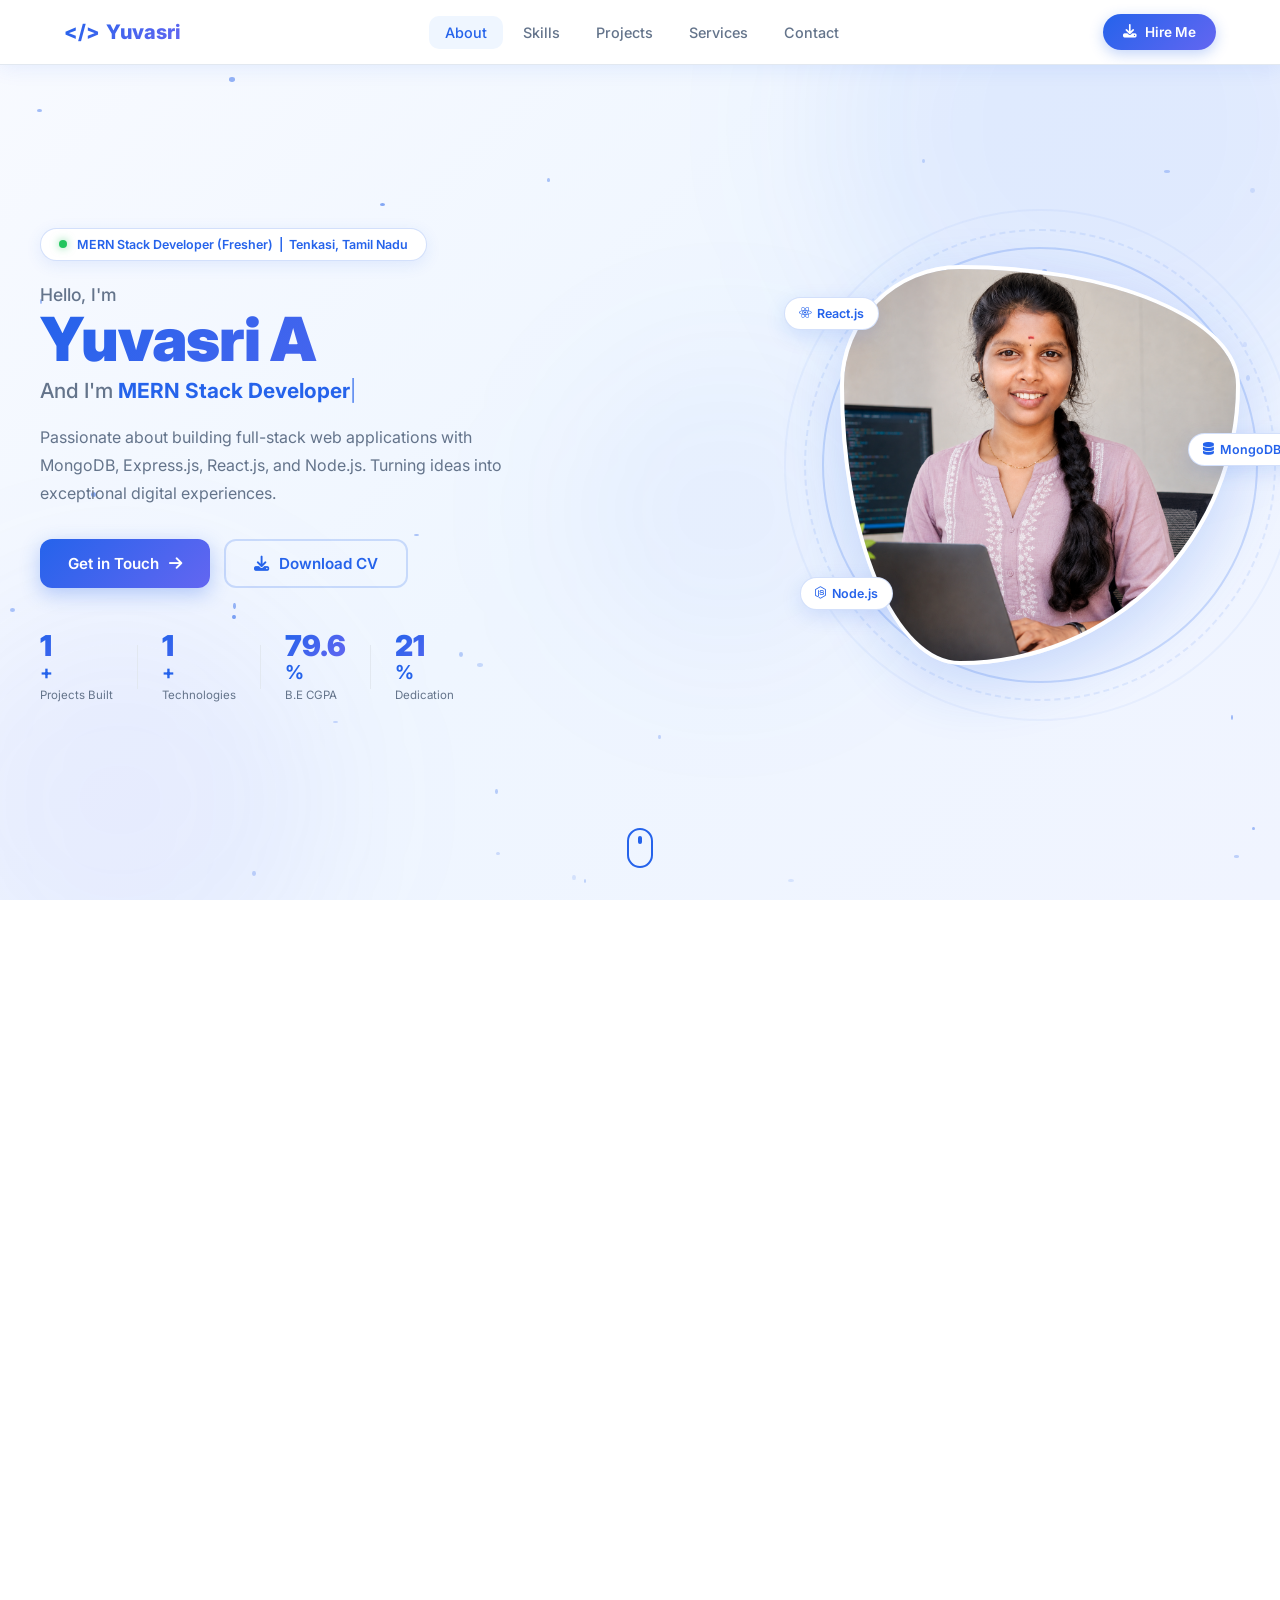
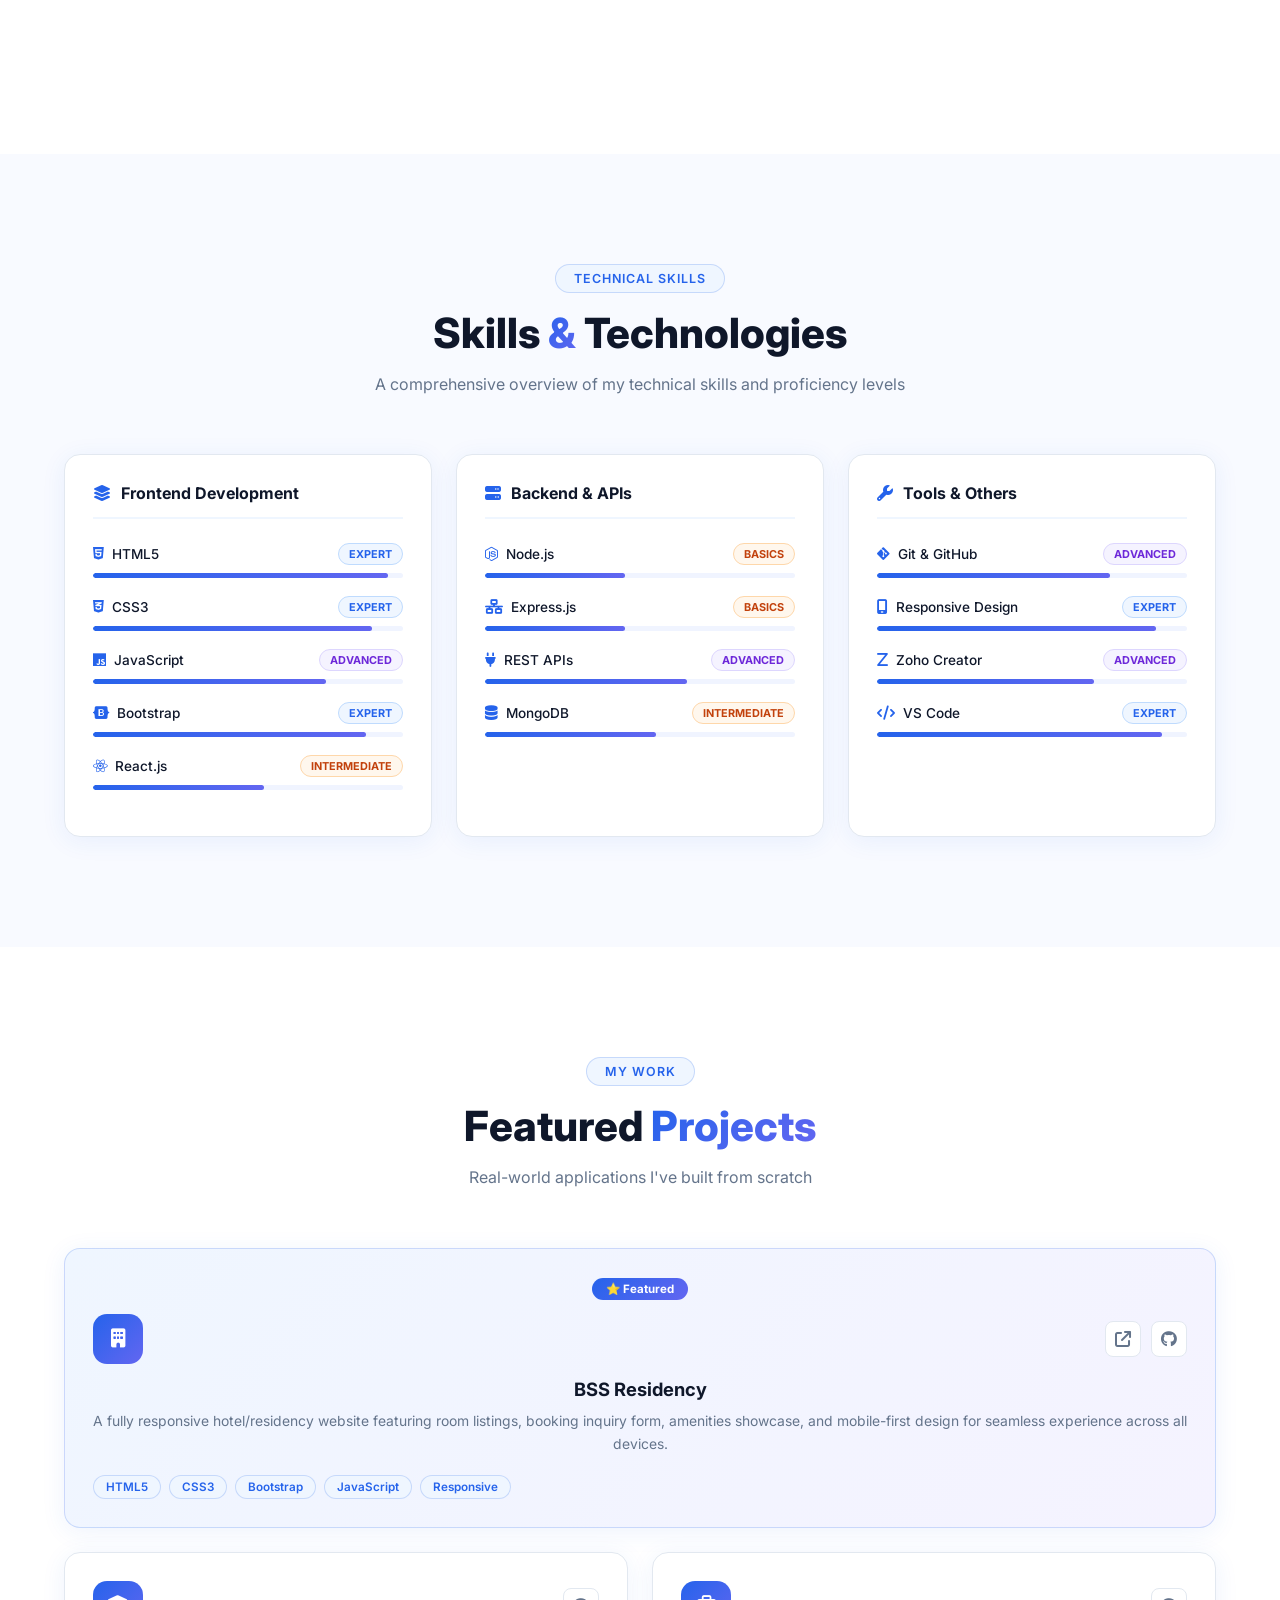
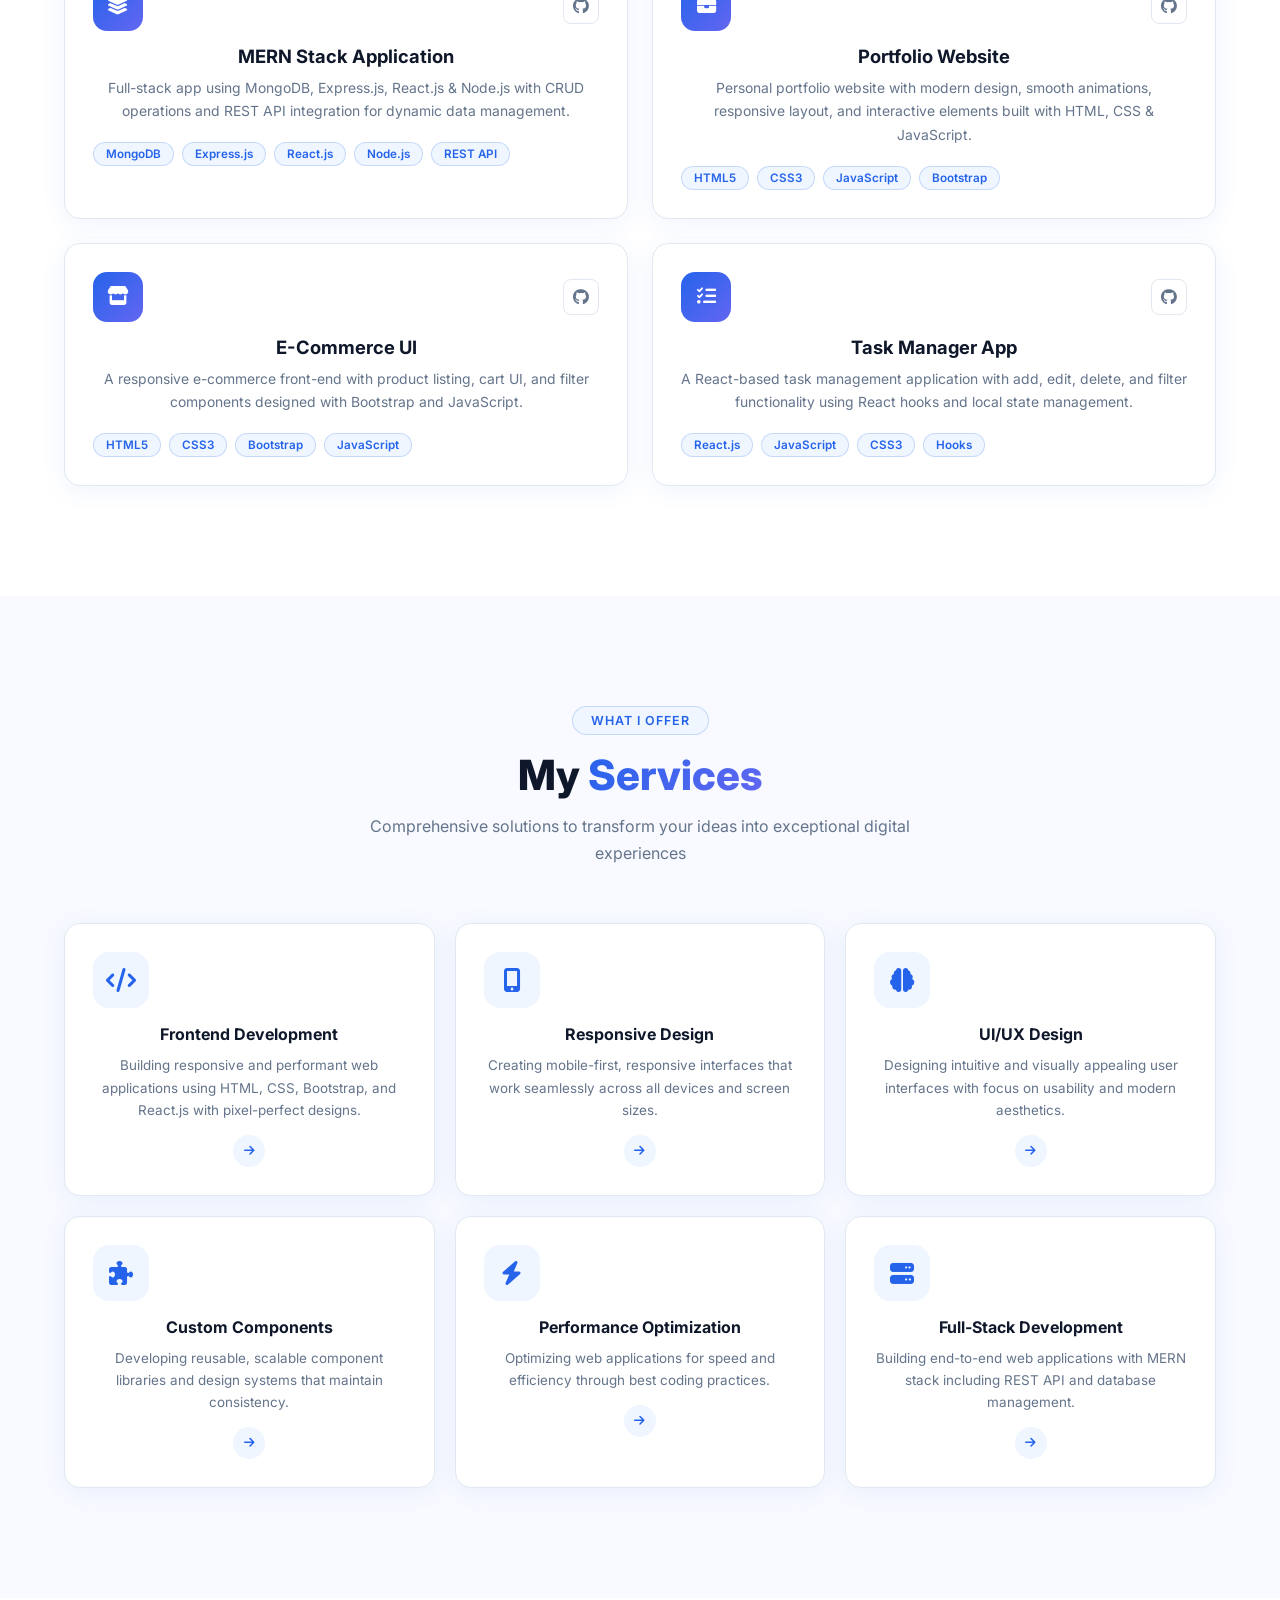
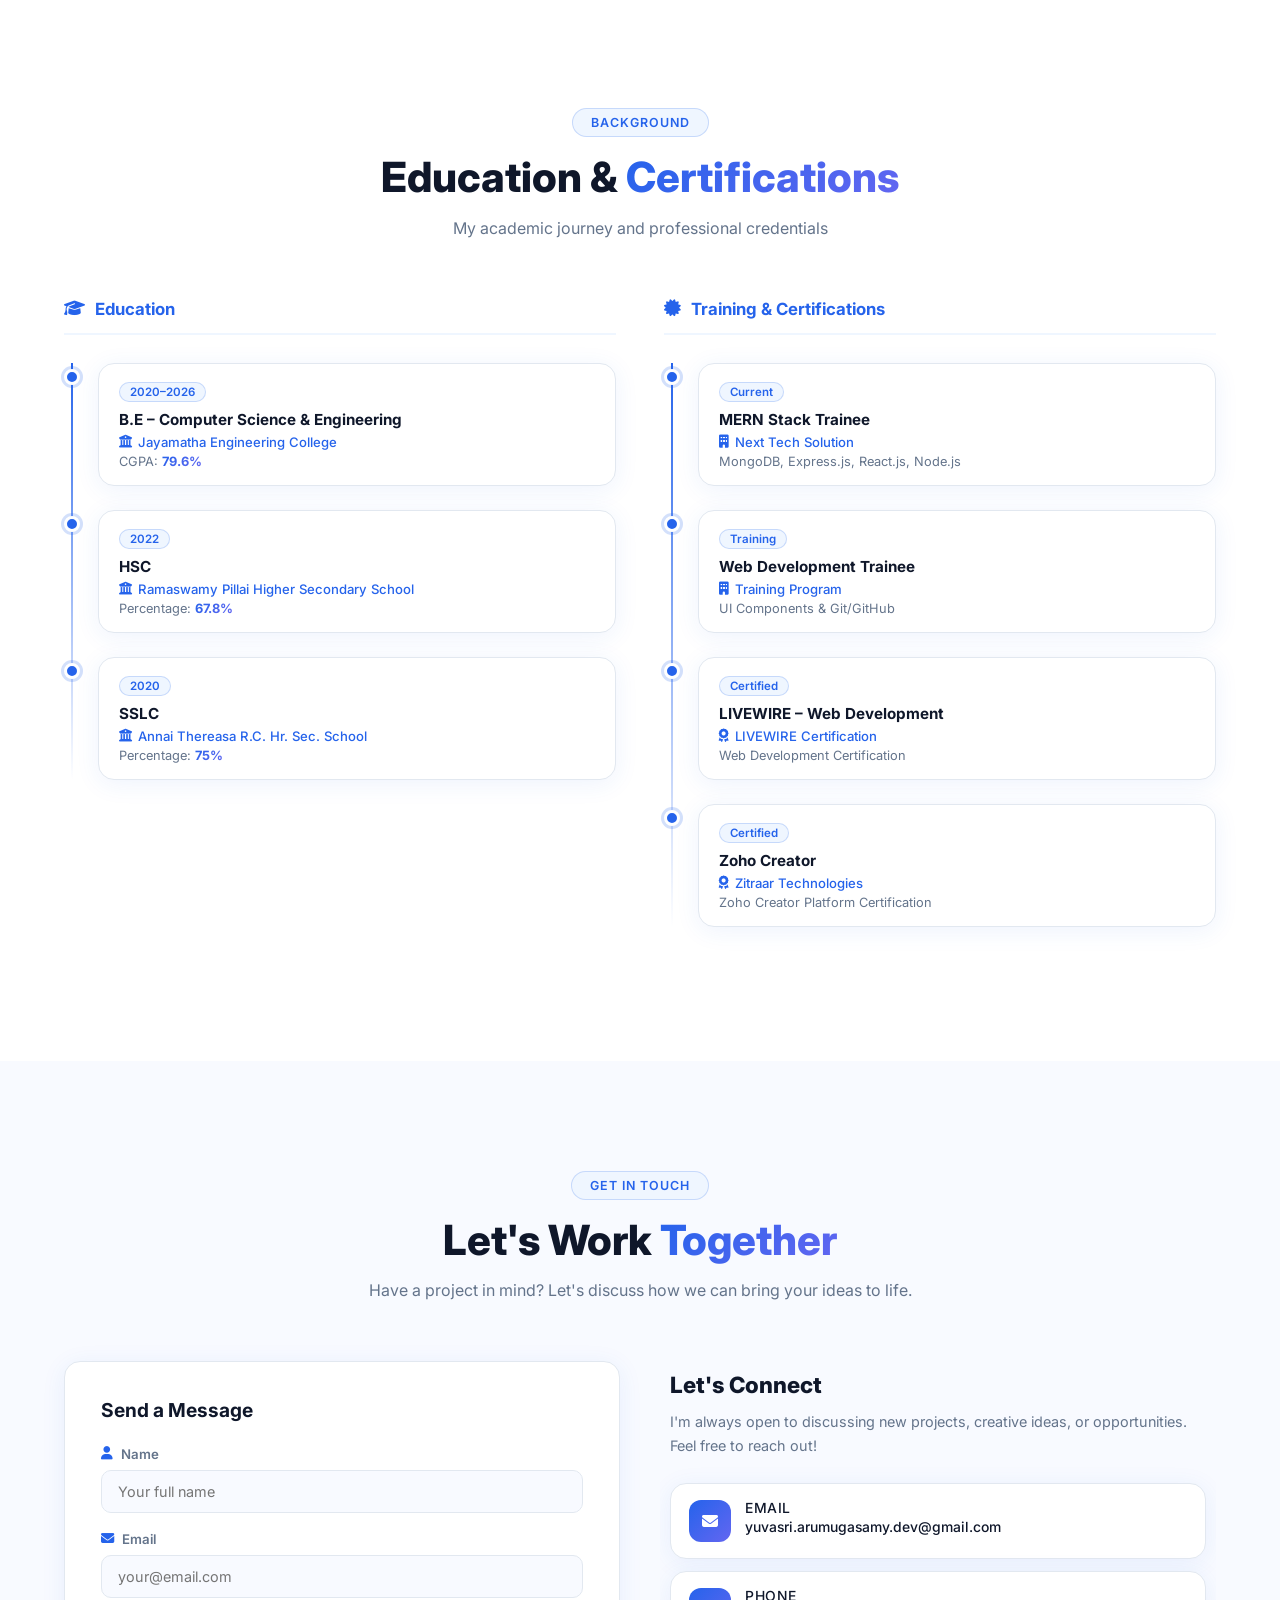
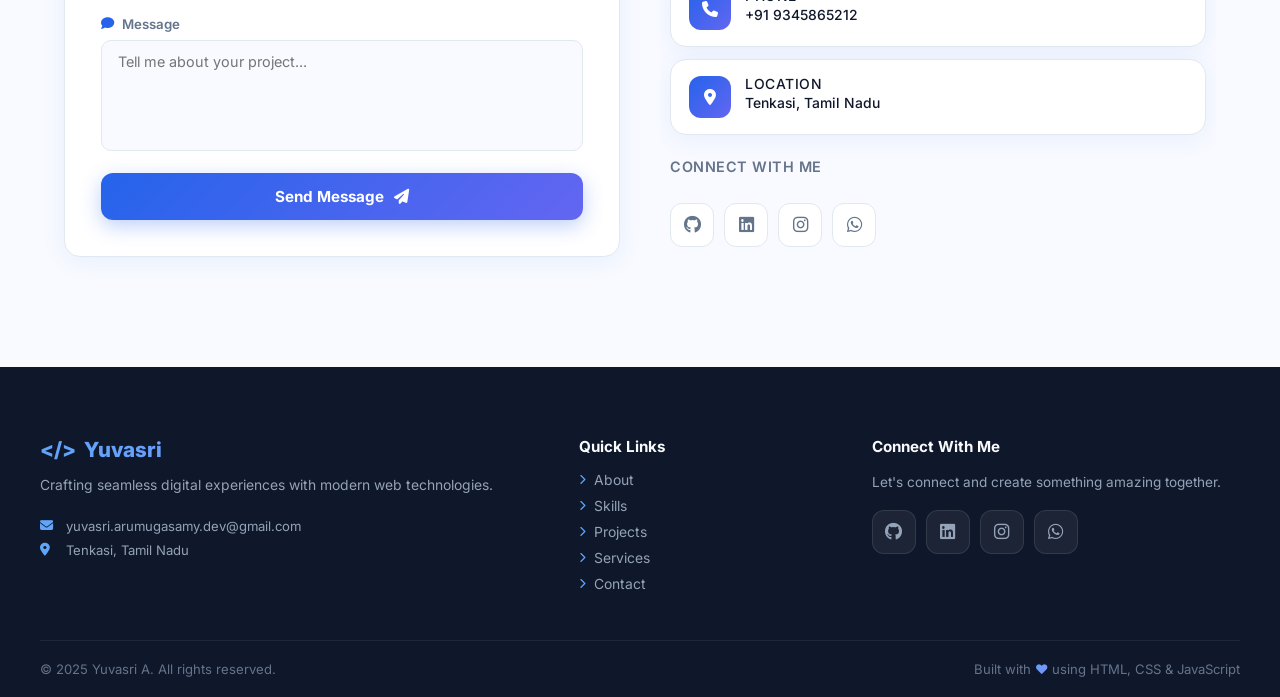
==== commit ed0f8f35: "Add logo to mobile menu top-left, clean header layout" ====
--- a/index.html
+++ b/index.html
@@ -46,7 +46,12 @@
 
 <!-- MOBILE MENU — completely separate from navbar -->
 <div id="mobileMenu" class="mobile-menu">
-  <button id="mobClose" class="mobile-menu-close"><i class="fa-solid fa-xmark"></i></button>
+  <div class="mobile-menu-header">
+    <a class="nav-logo" href="#home" onclick="document.getElementById('mobileMenu').classList.remove('open');document.body.style.overflow='';">
+      <span>&lt;/&gt;</span> Yuvasri
+    </a>
+    <button id="mobClose" class="mobile-menu-close"><i class="fa-solid fa-xmark"></i></button>
+  </div>
   <ul>
     <li><a href="#home"     class="mob-link">About</a></li>
     <li><a href="#skills"   class="mob-link">Skills</a></li>
--- a/protfolio.css
+++ b/protfolio.css
@@ -257,15 +257,23 @@
 }
 .mobile-menu.open { display: flex; }
 
+.mobile-menu-header {
+  position: absolute;
+  top: 0; left: 0; right: 0;
+  padding: 16px 20px;
+  display: flex;
+  align-items: center;
+  justify-content: space-between;
+  border-bottom: 1px solid var(--border);
+}
+
 .mobile-menu-close {
-  position: absolute;
-  top: 20px; right: 20px;
   background: var(--blue-pale);
   border: 1.5px solid var(--blue-border);
   color: var(--blue);
-  width: 44px; height: 44px;
-  border-radius: 12px;
-  font-size: 1.2rem;
+  width: 40px; height: 40px;
+  border-radius: 10px;
+  font-size: 1.1rem;
   cursor: pointer;
   display: flex; align-items: center; justify-content: center;
   transition: all .25s ease;
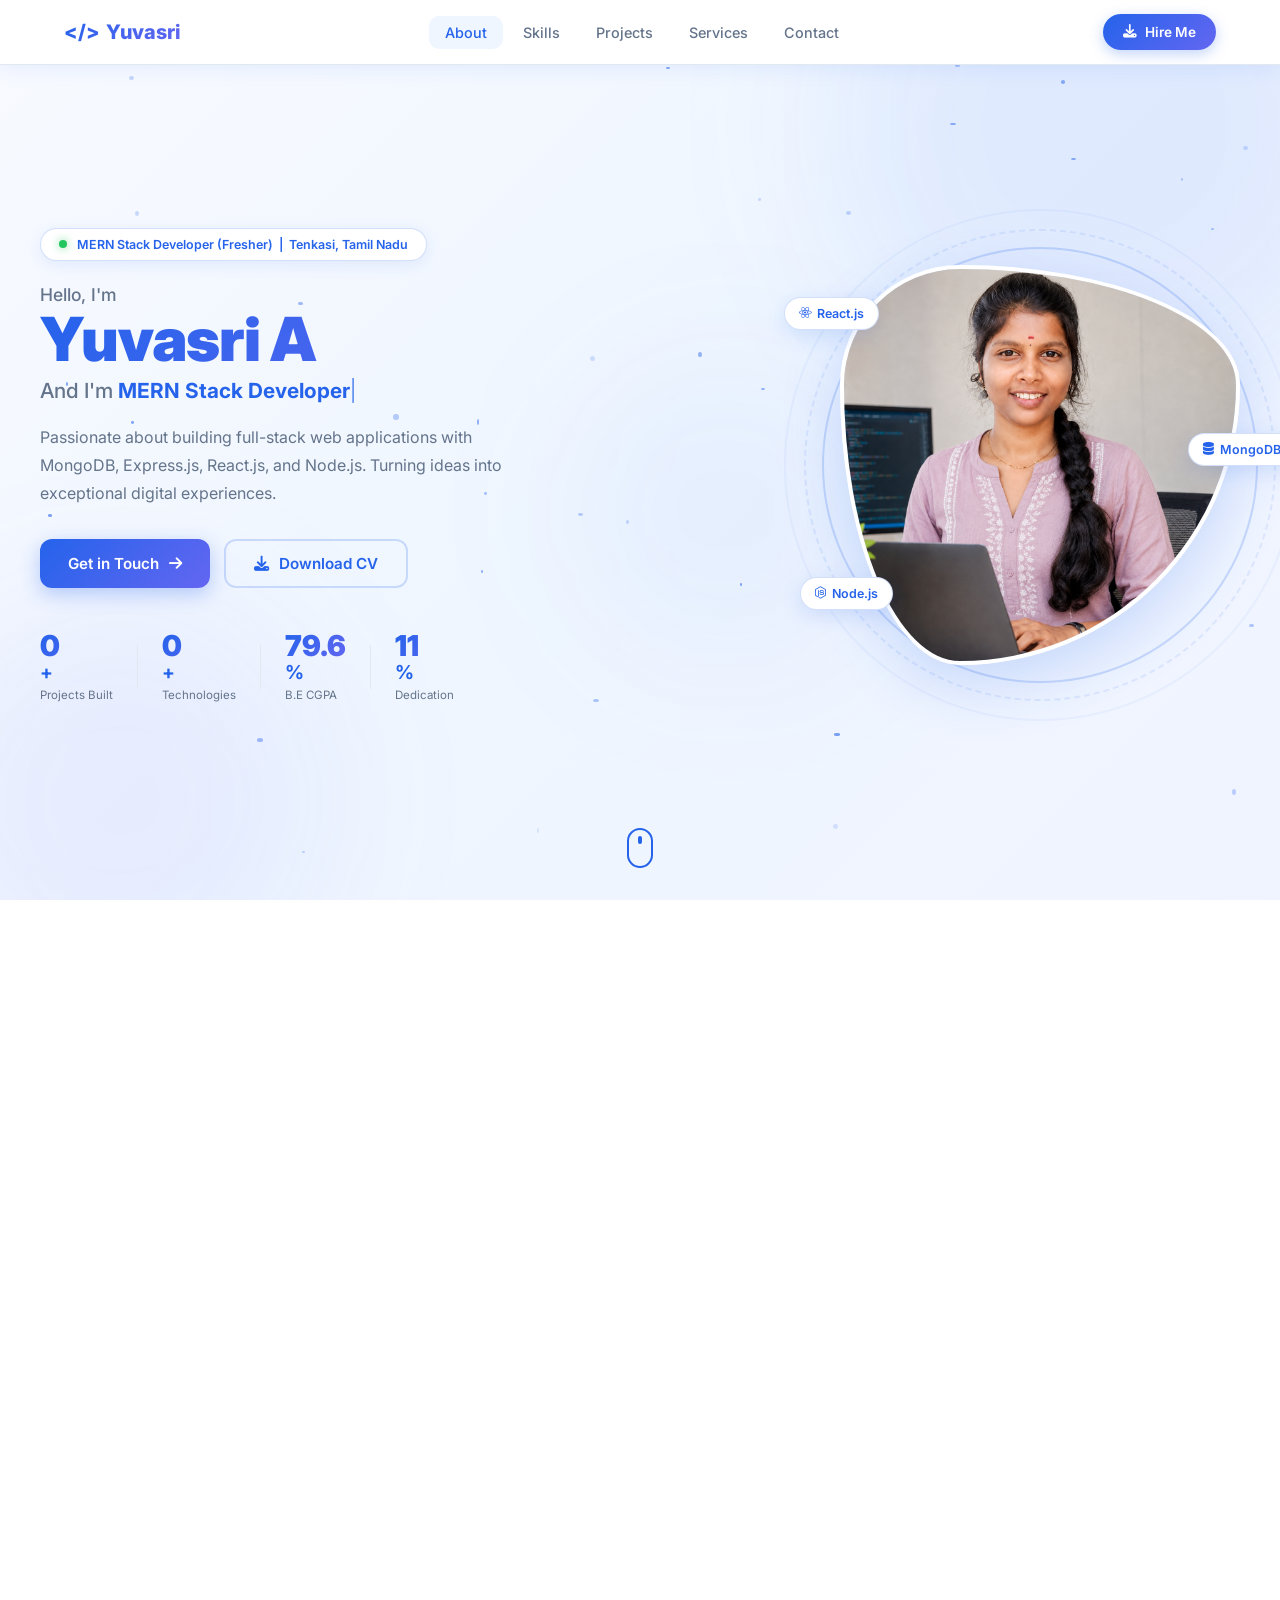
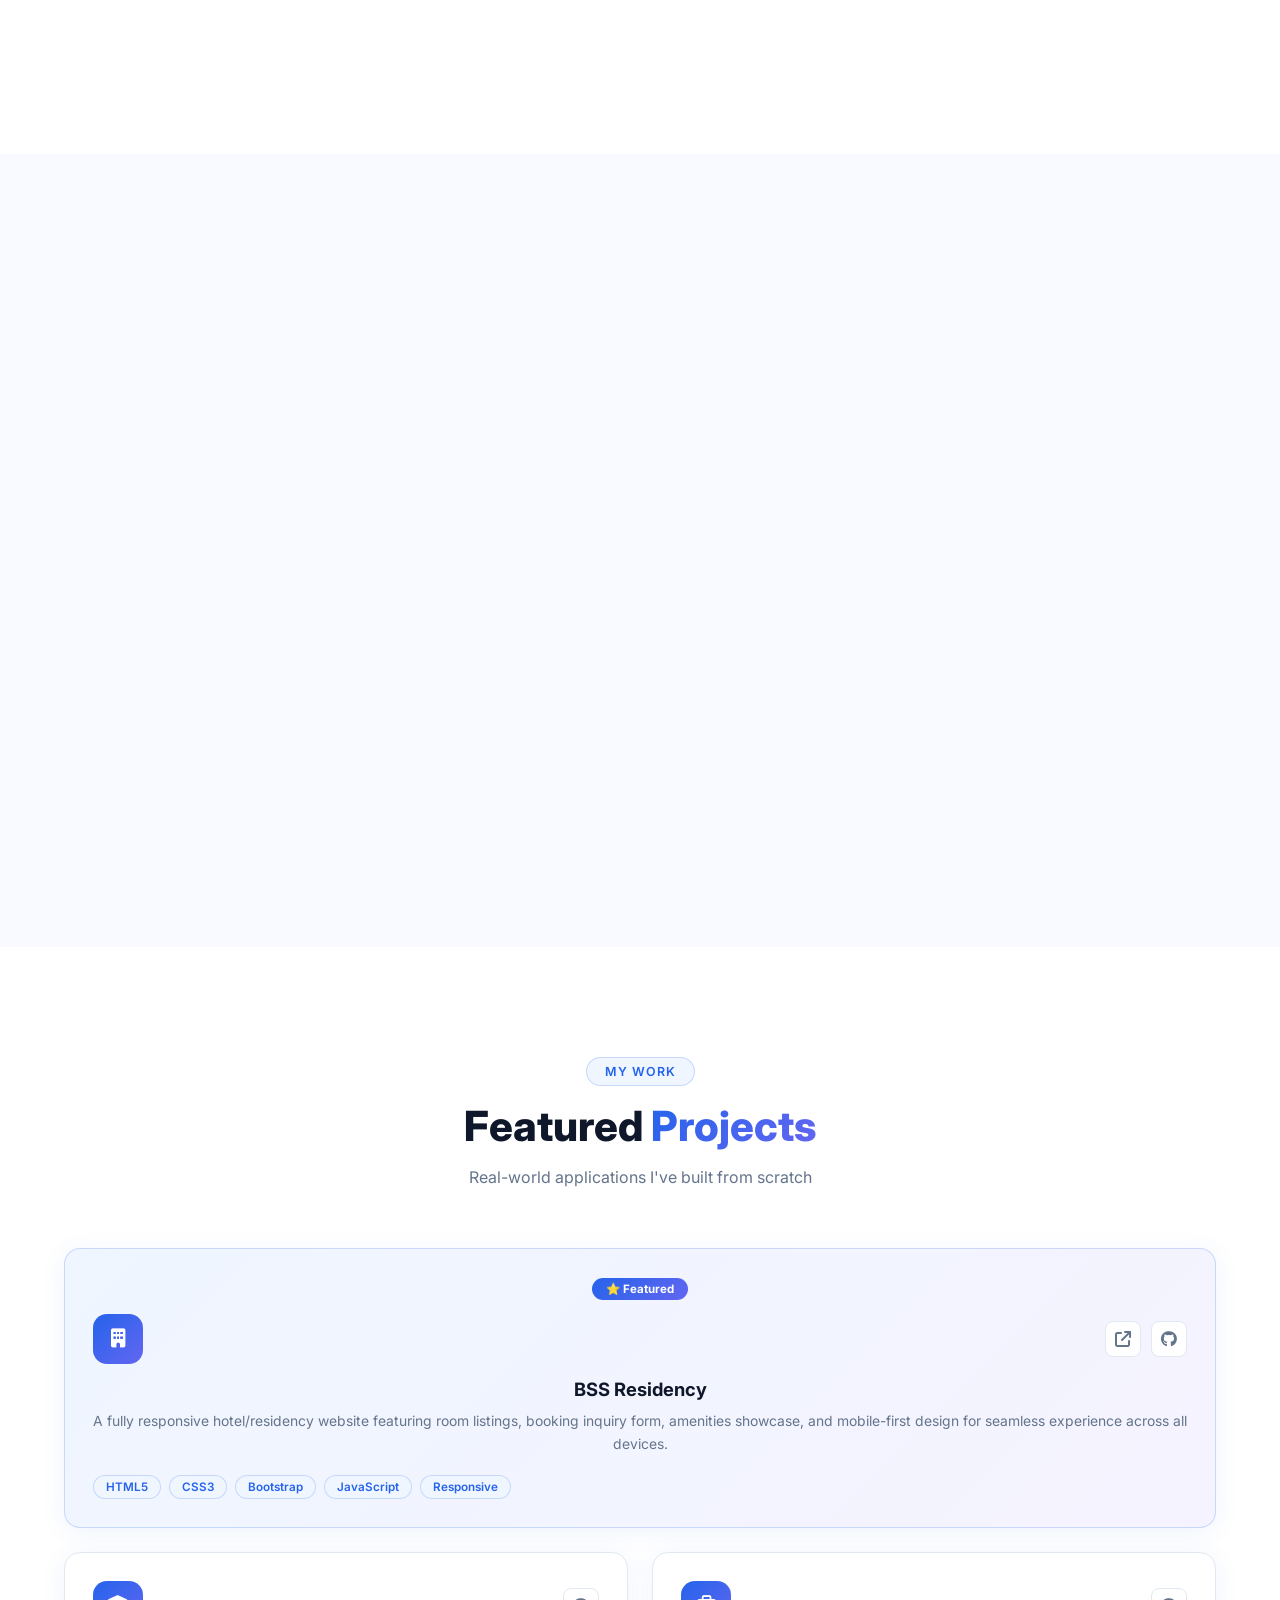
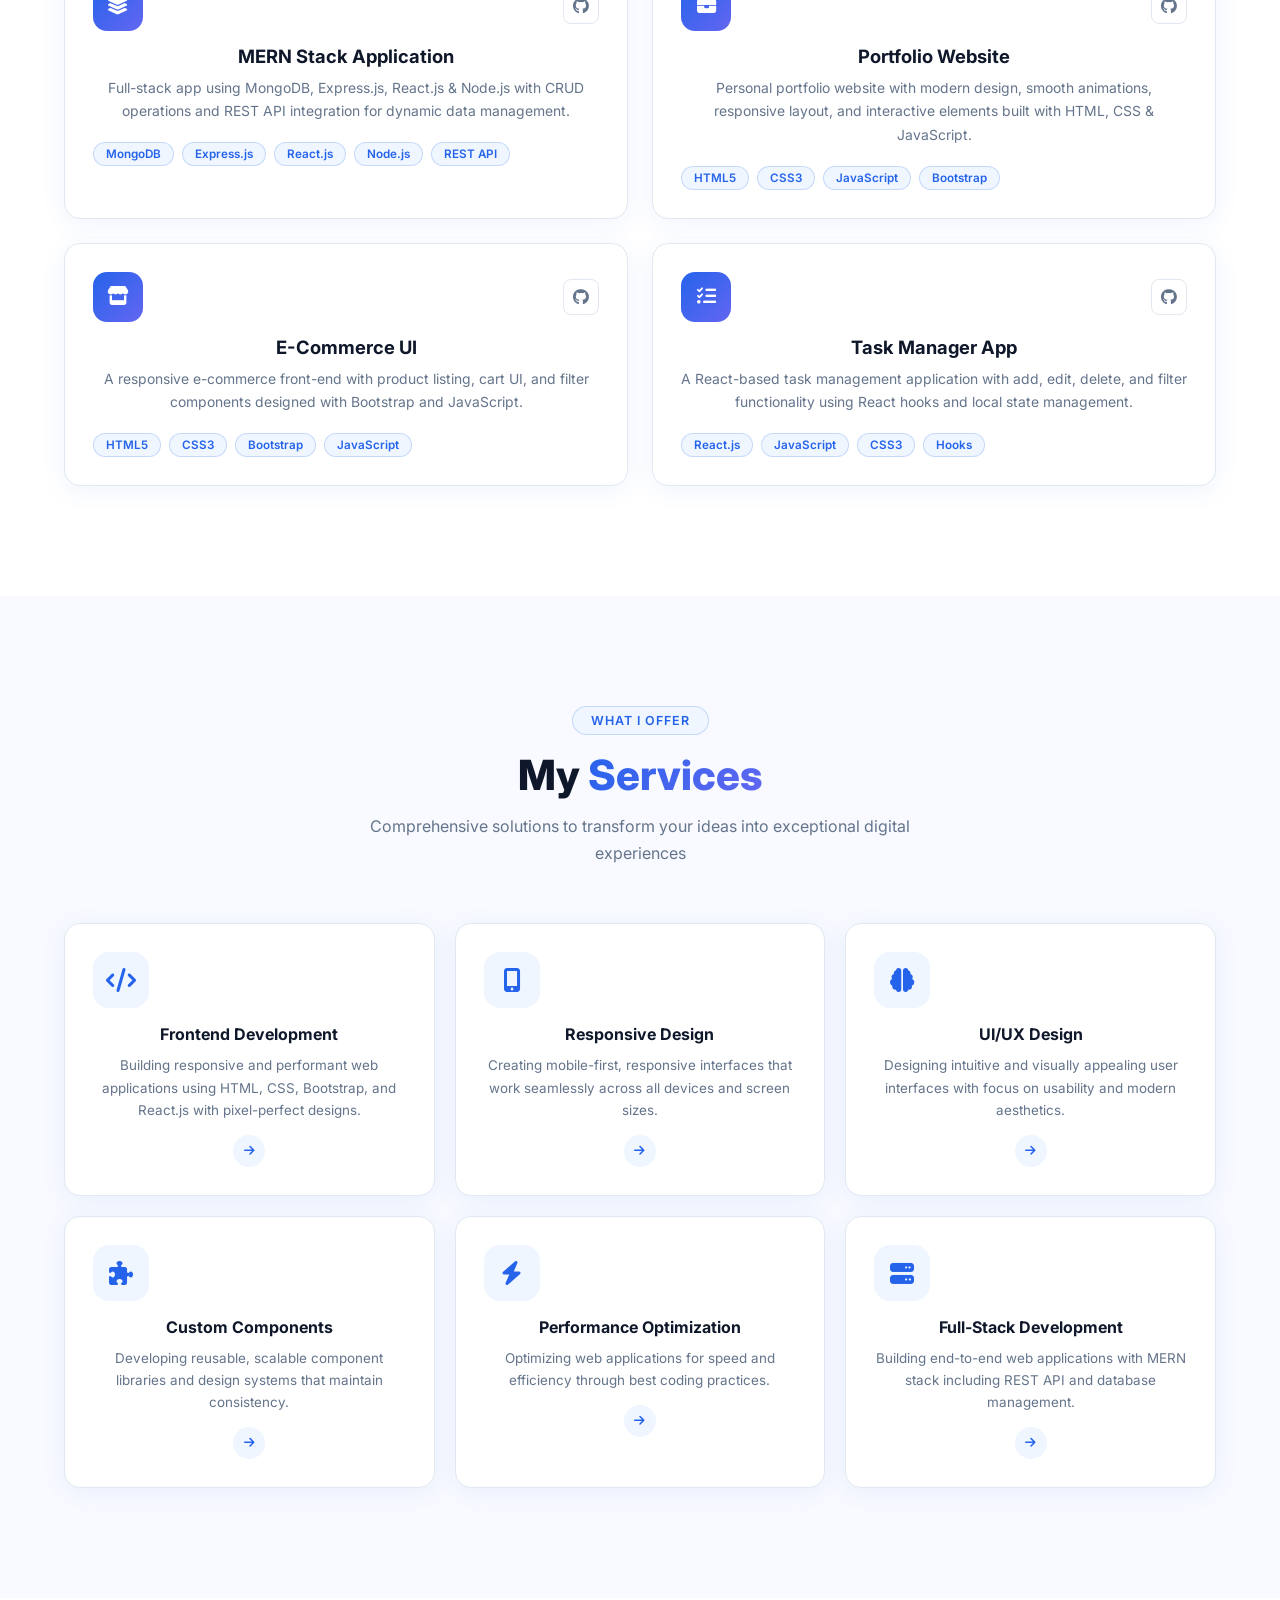
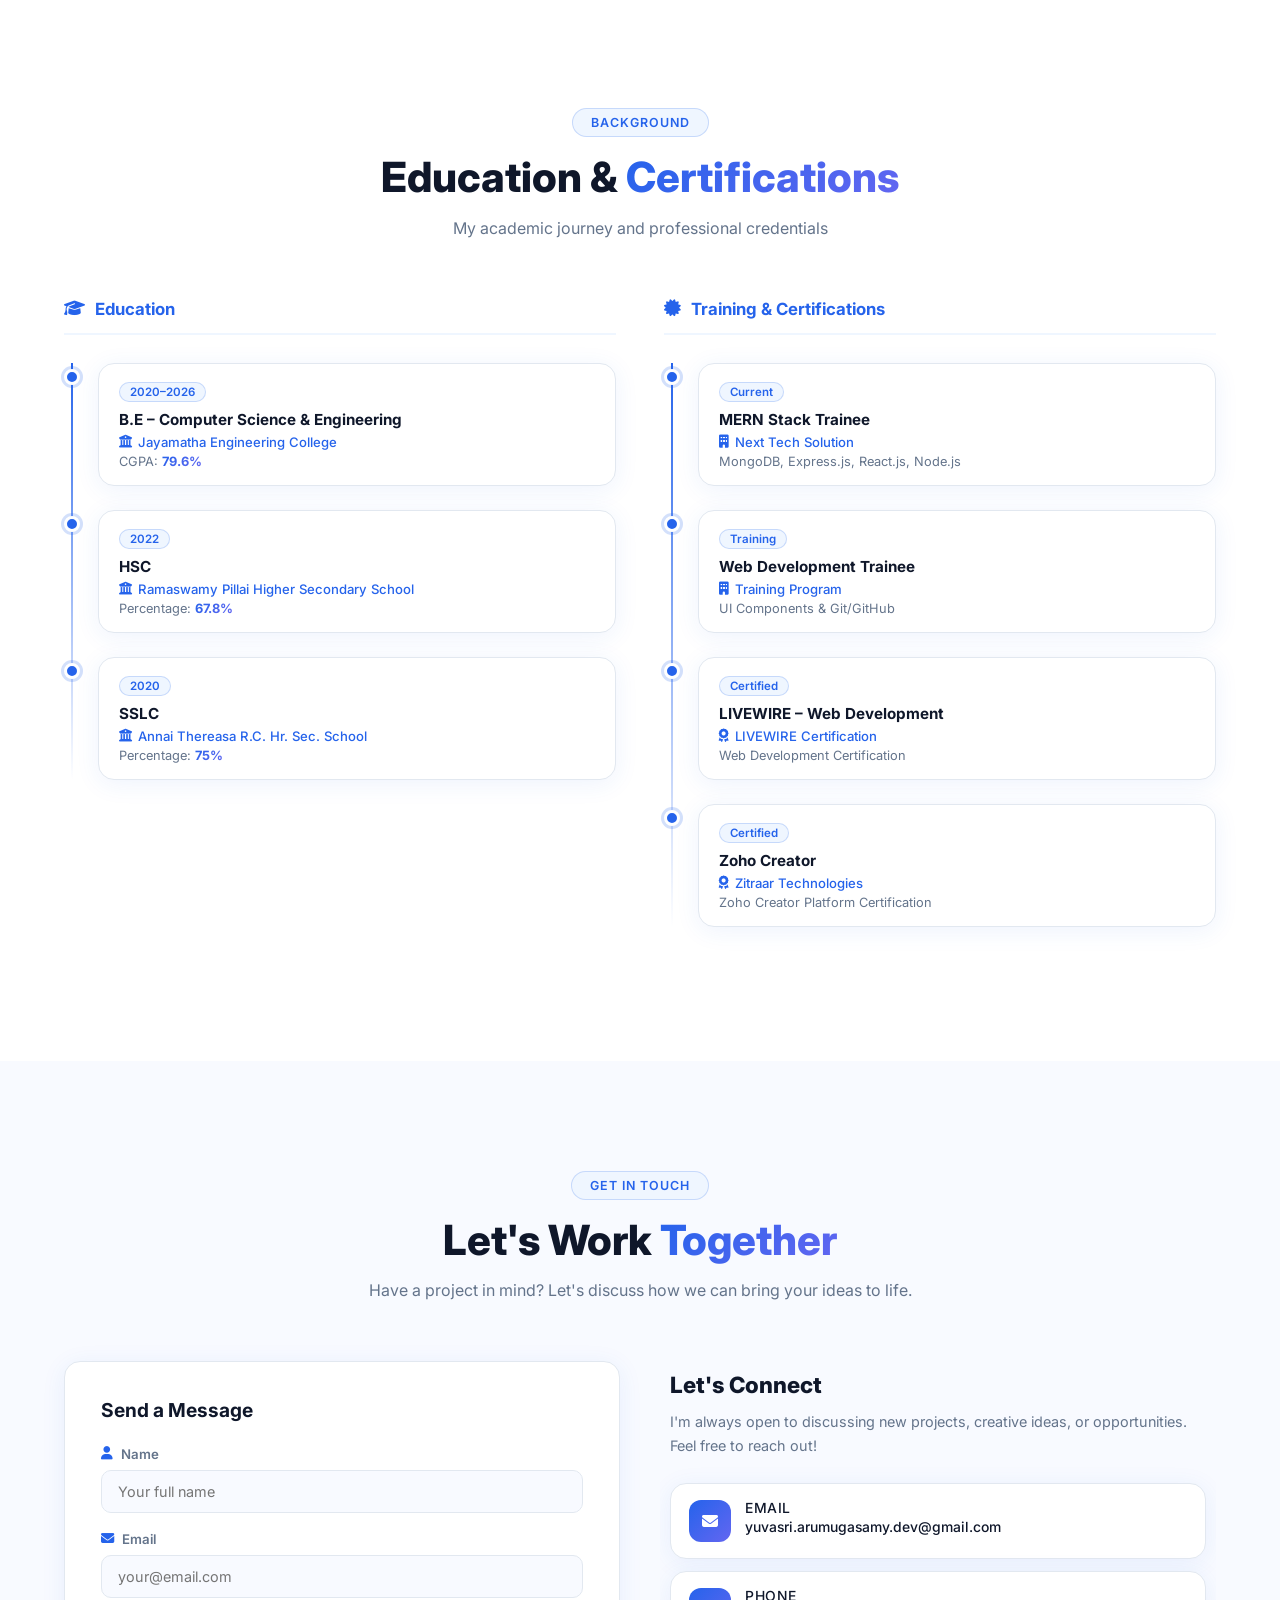
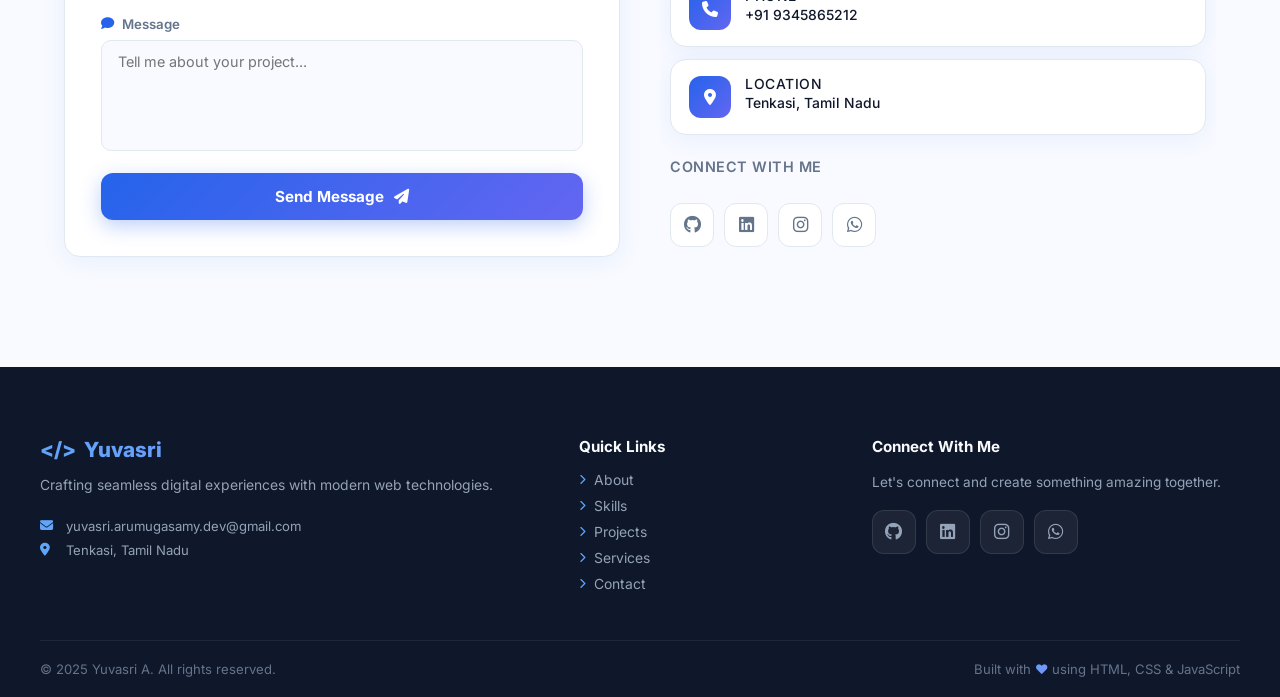
==== commit 4cf1d8e0: "Fix loader: show Yuvasri text, center properly, fix font size" ====
--- a/index.html
+++ b/index.html
@@ -14,7 +14,7 @@
 <!-- LOADER -->
 <div id="loader" class="loader">
   <div class="loader-inner">
-    <div class="loader-logo">&lt;/&gt;</div>
+    <div class="loader-logo">&lt;/&gt; Yuvasri</div>
     <div class="loader-bar"><div class="loader-fill"></div></div>
   </div>
 </div>
--- a/protfolio.css
+++ b/protfolio.css
@@ -19,10 +19,12 @@
 
 /* ===== LOADER ===== */
 .loader{position:fixed;inset:0;z-index:9999;background:#fff;display:flex;align-items:center;justify-content:center;transition:opacity .6s ease}
-.loader-logo{font-size:3rem;font-weight:900;background:linear-gradient(135deg,var(--blue),#6366f1);-webkit-background-clip:text;-webkit-text-fill-color:transparent;background-clip:text;margin-bottom:20px;animation:lbounce .8s ease infinite alternate}
-@keyframes lbounce{from{transform:translateY(0)}to{transform:translateY(-12px)}}
-.loader-bar{width:180px;height:4px;background:#e2e8f0;border-radius:4px;overflow:hidden}
+.loader-inner{text-align:center;display:flex;flex-direction:column;align-items:center;gap:16px}
+.loader-logo{font-size:2rem;font-weight:900;background:linear-gradient(135deg,var(--blue),#6366f1);-webkit-background-clip:text;-webkit-text-fill-color:transparent;background-clip:text;animation:lbounce .8s ease infinite alternate;letter-spacing:-0.5px}
+@keyframes lbounce{from{transform:translateY(0)}to{transform:translateY(-10px)}}
+.loader-bar{width:160px;height:4px;background:#e2e8f0;border-radius:4px;overflow:hidden}
 .loader-fill{height:100%;background:linear-gradient(90deg,var(--blue),#6366f1);border-radius:4px;animation:lslide 1.2s ease forwards}
+@keyframes lslide{from{width:0}to{width:100%}}
 @keyframes lslide{from{width:0}to{width:100%}}
 
 /* ===== NAVBAR ===== */
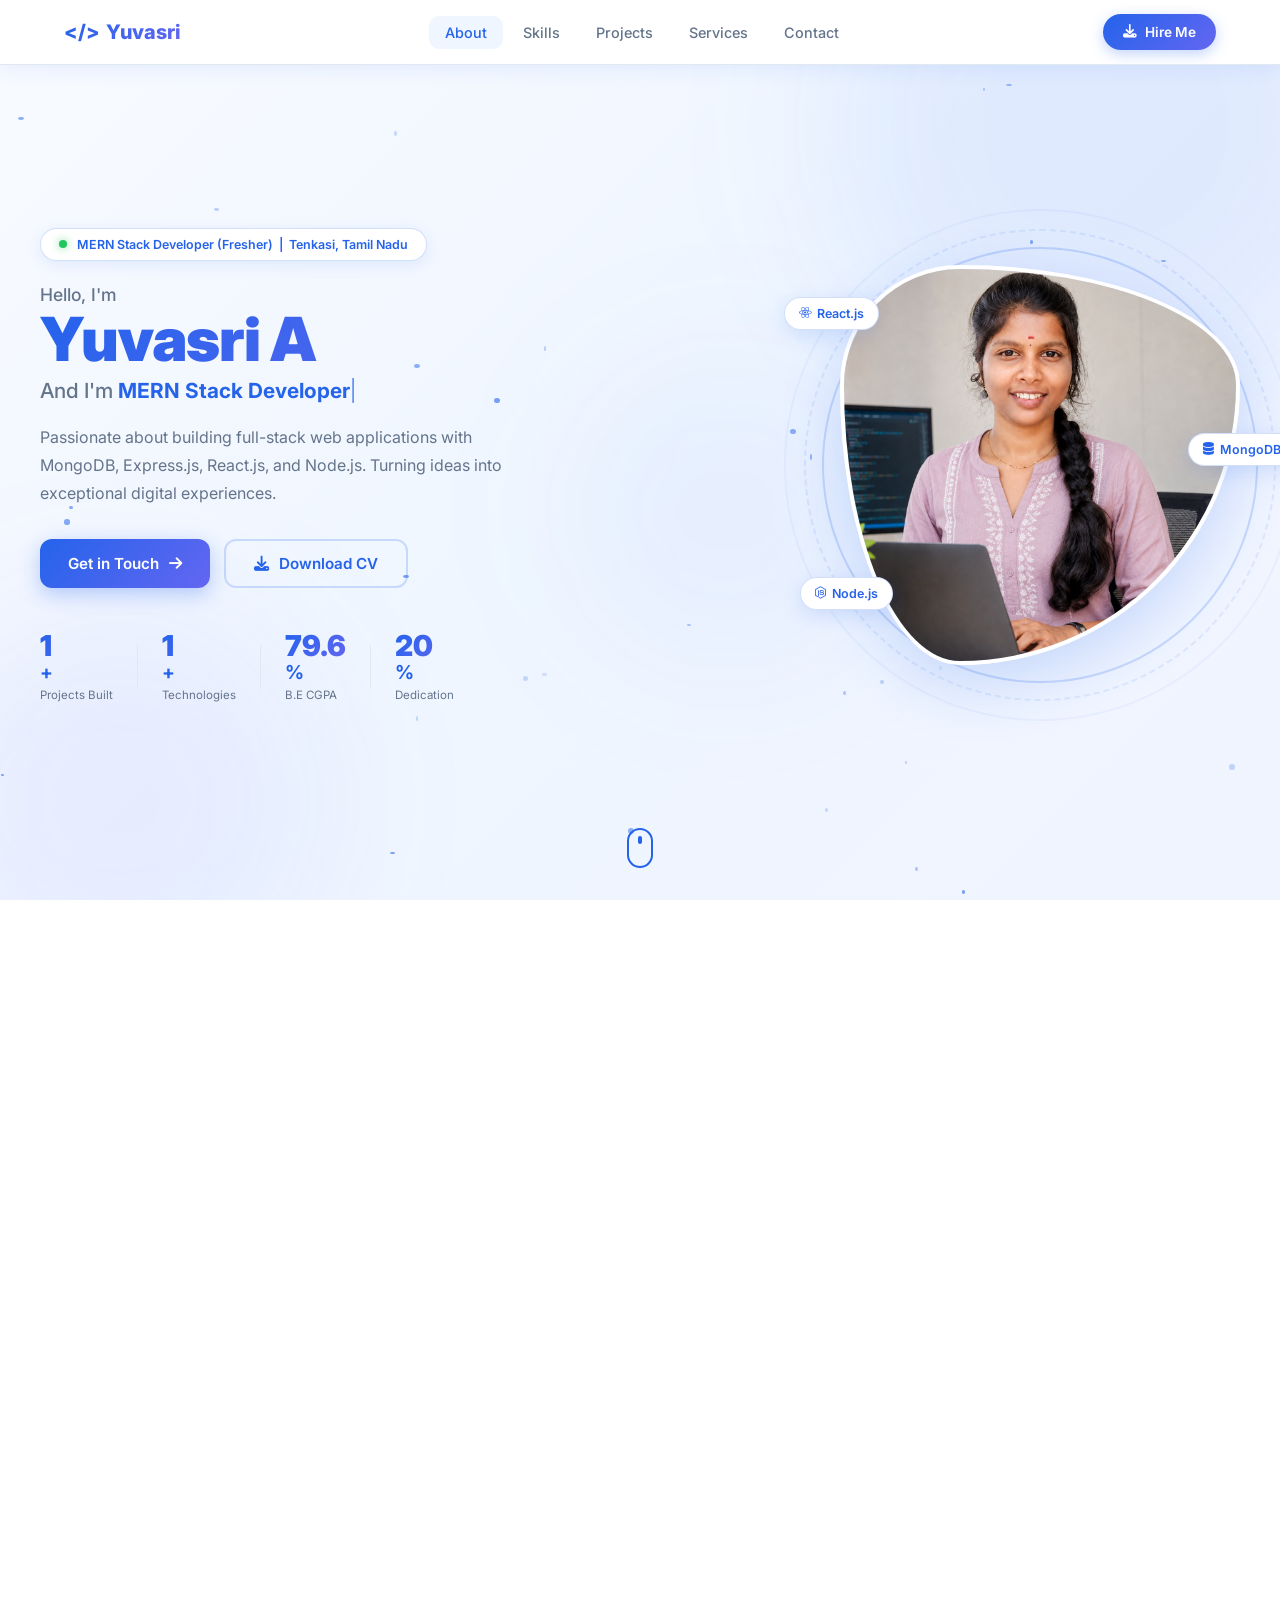
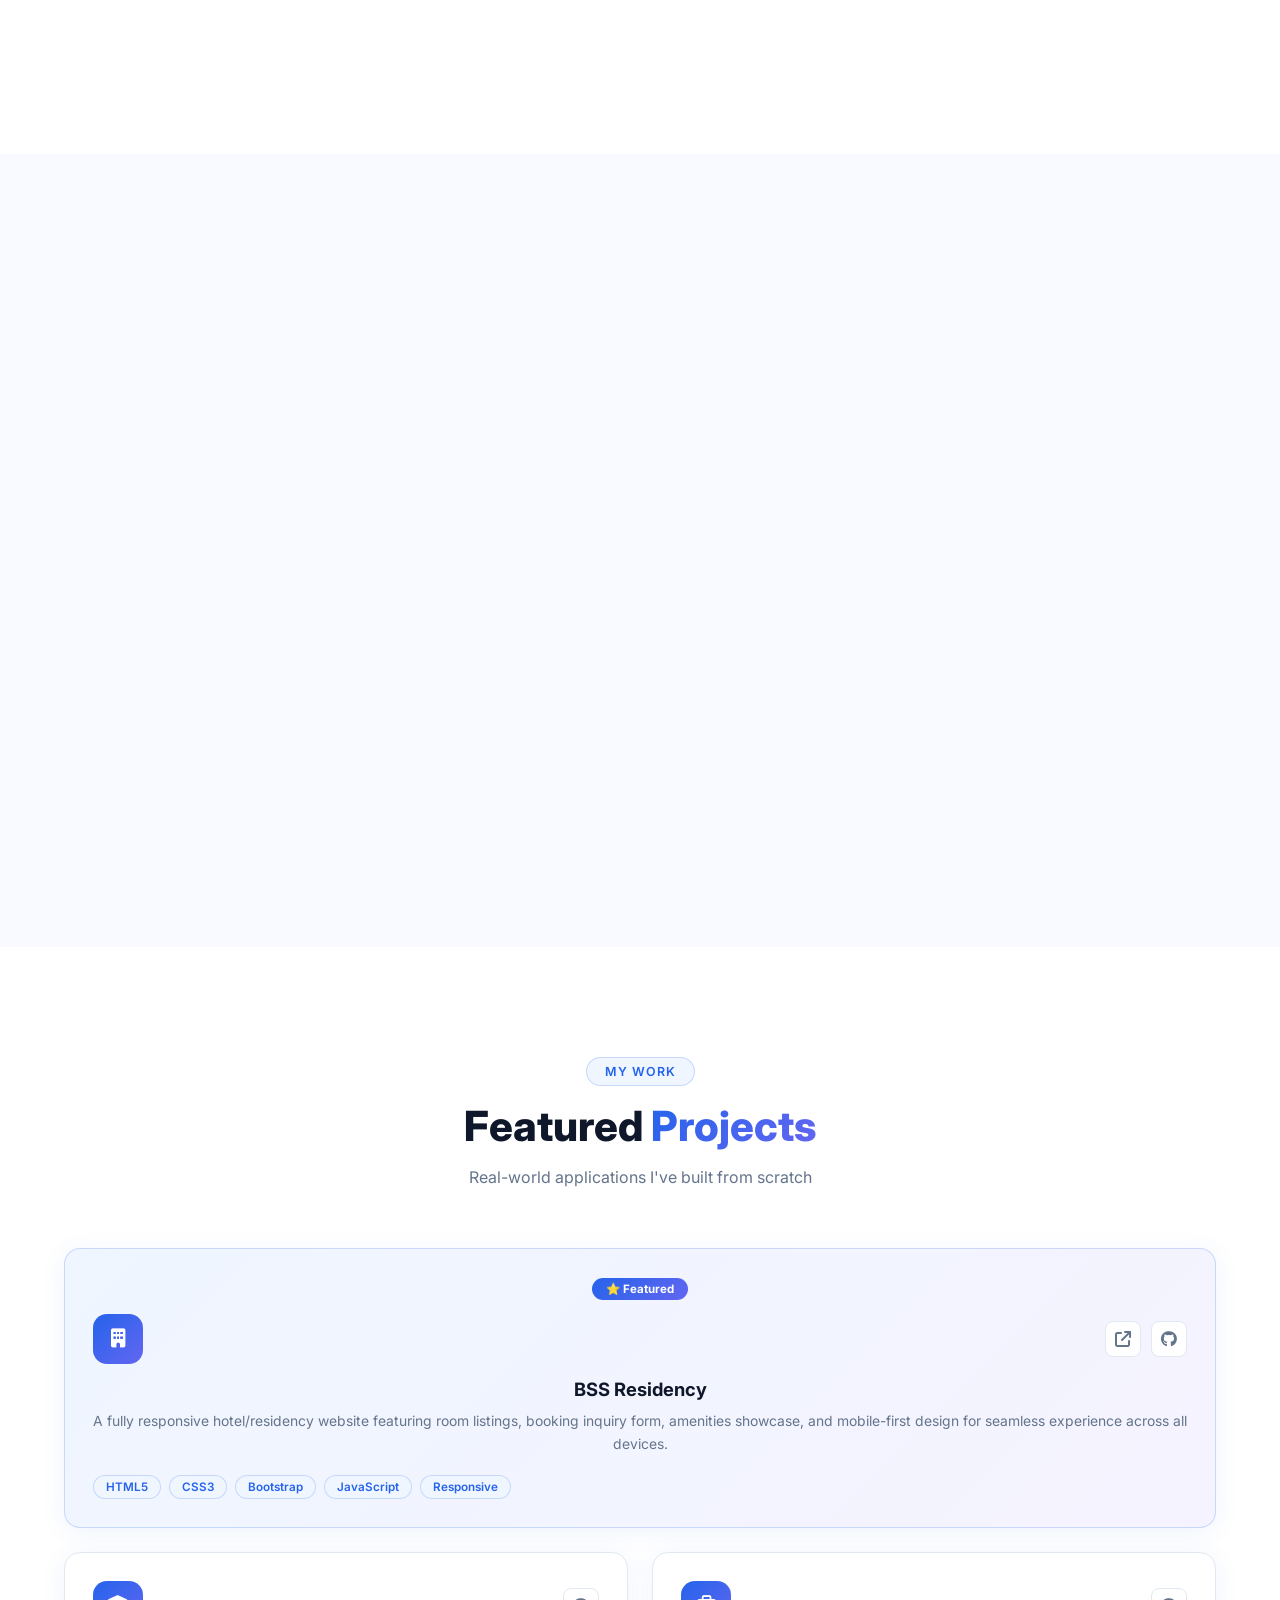
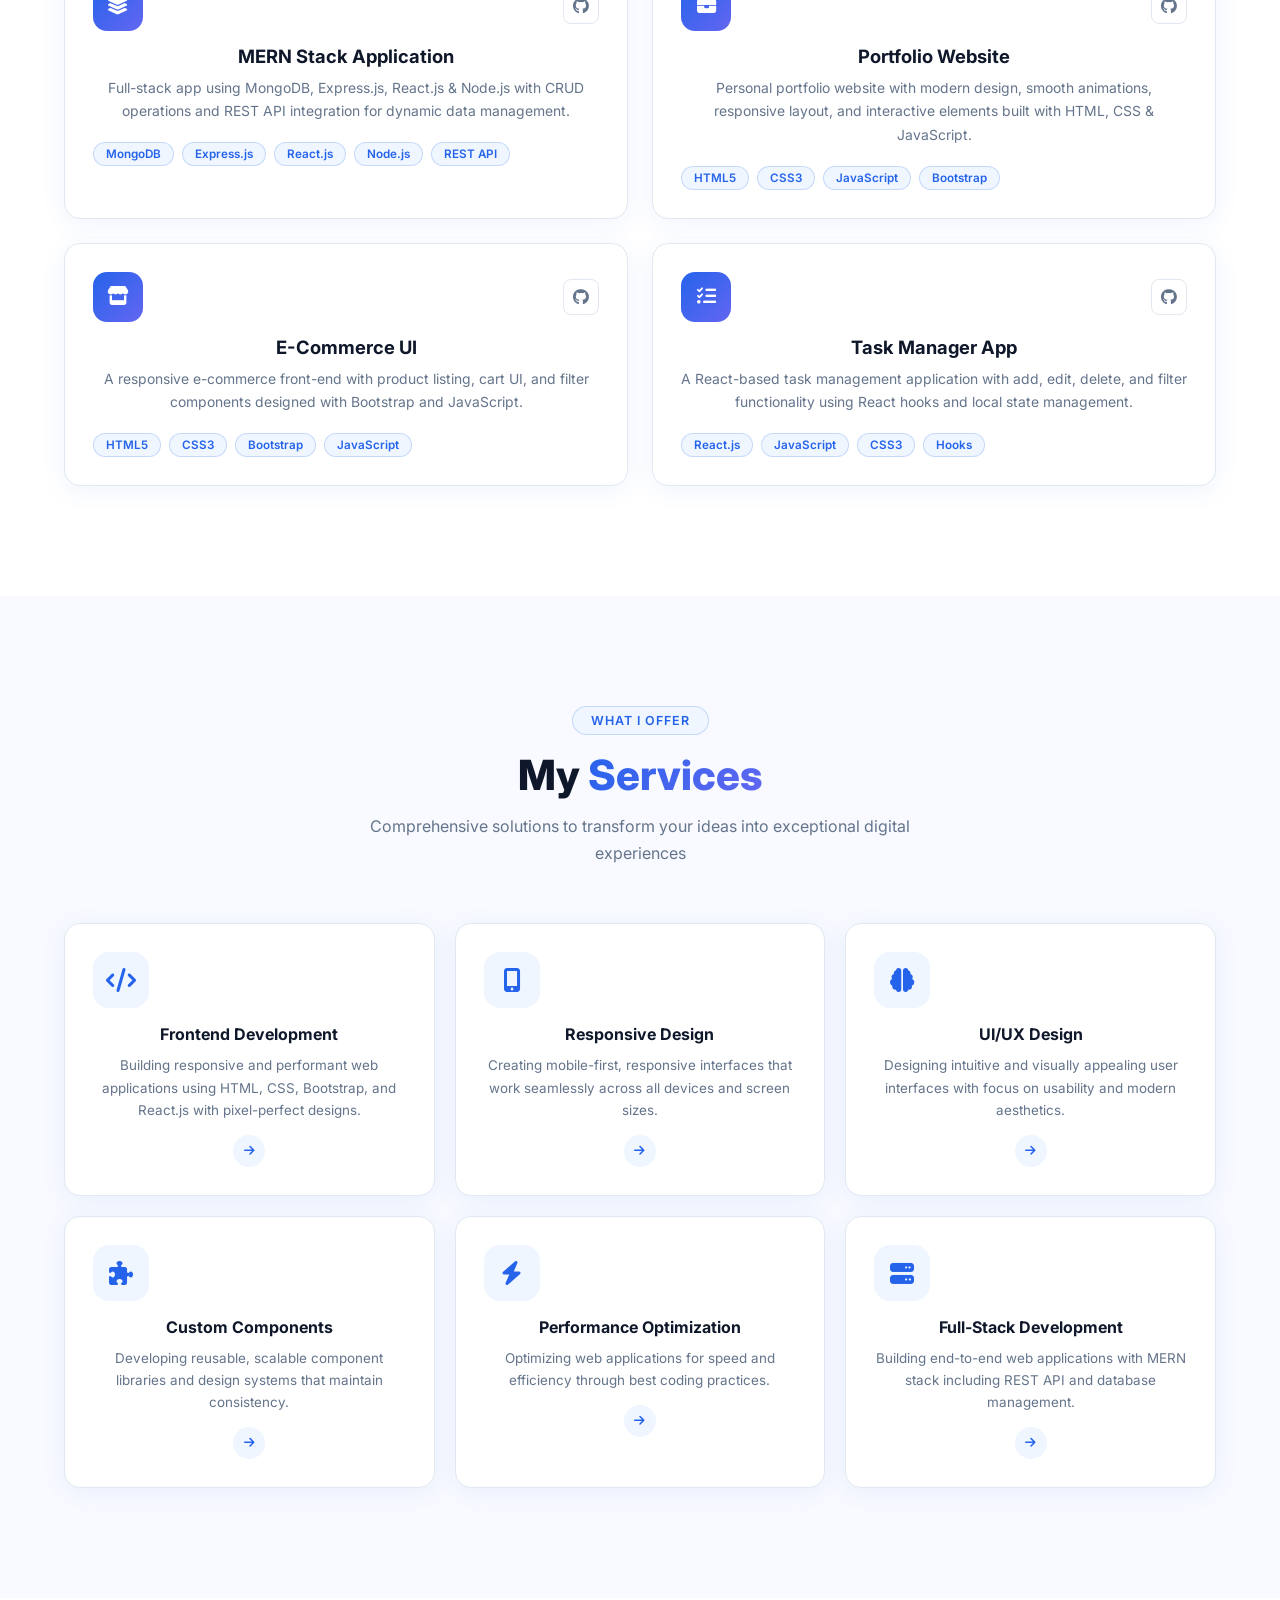
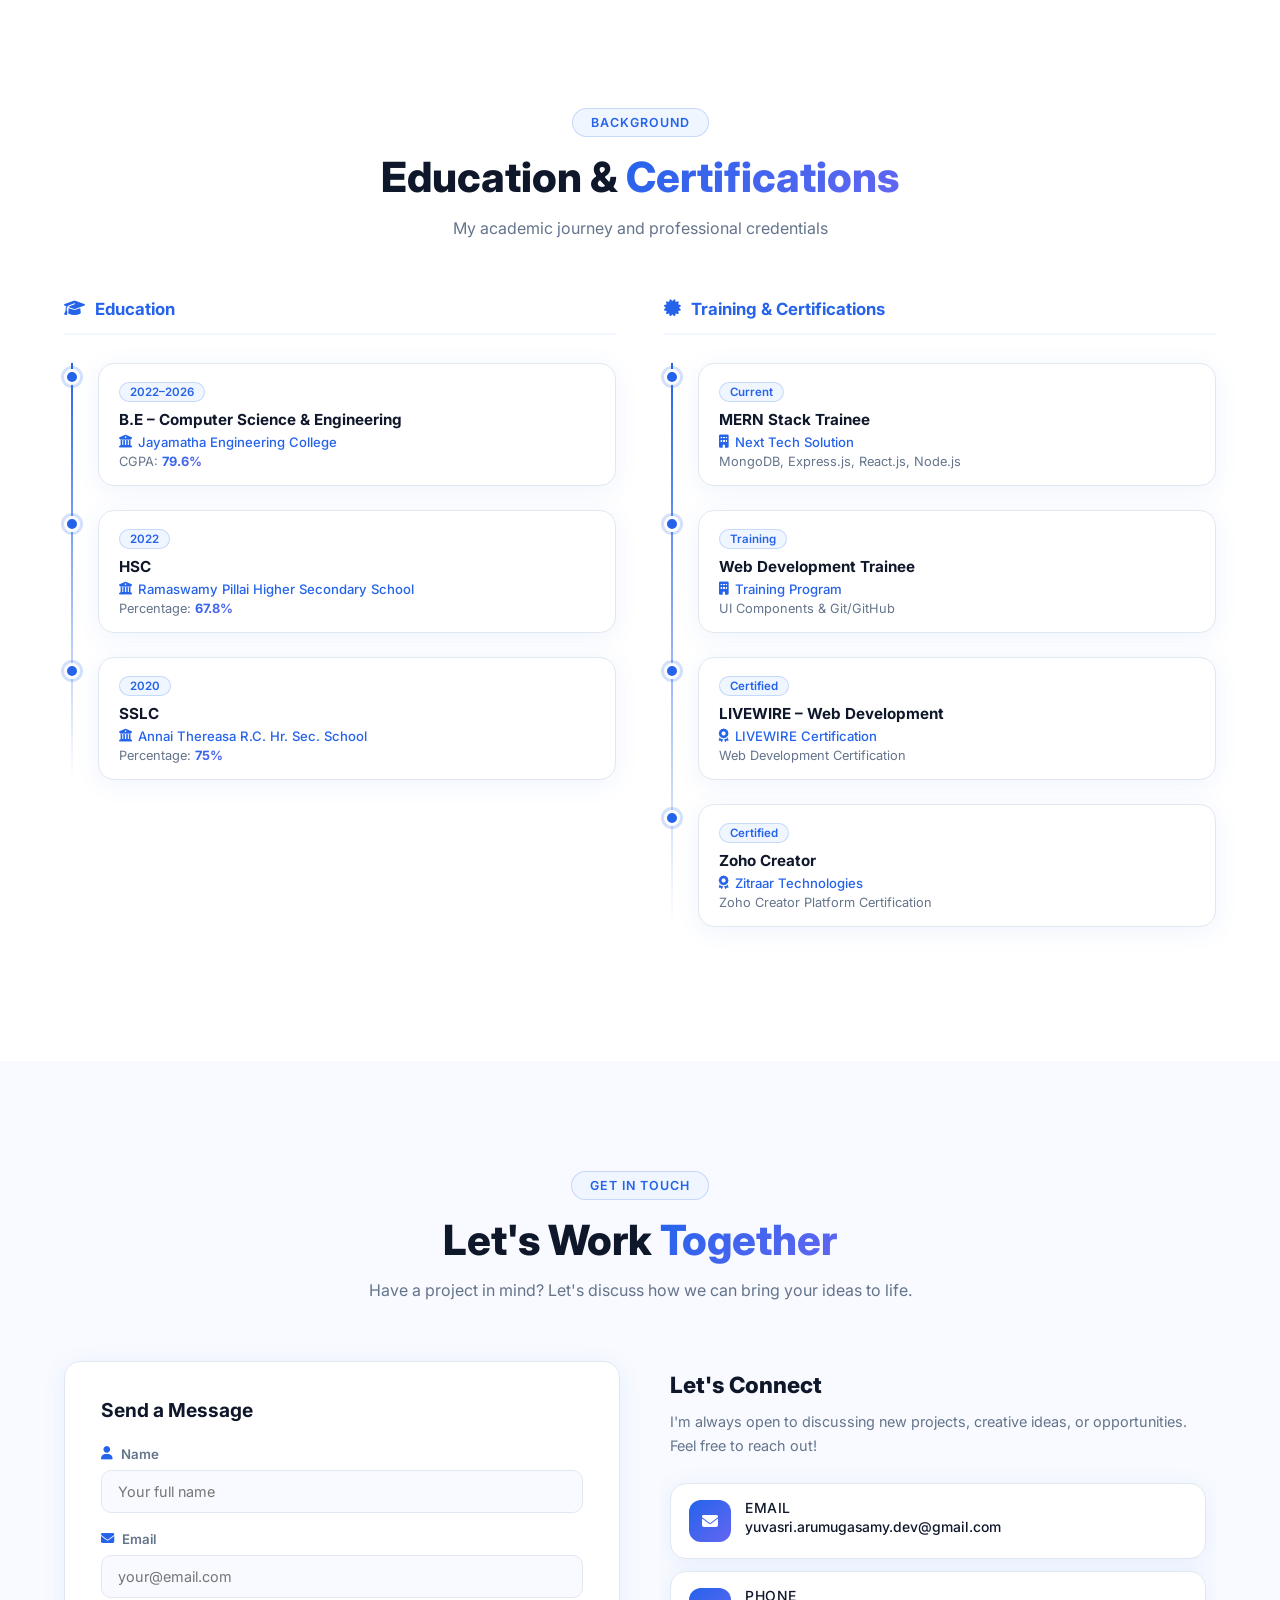
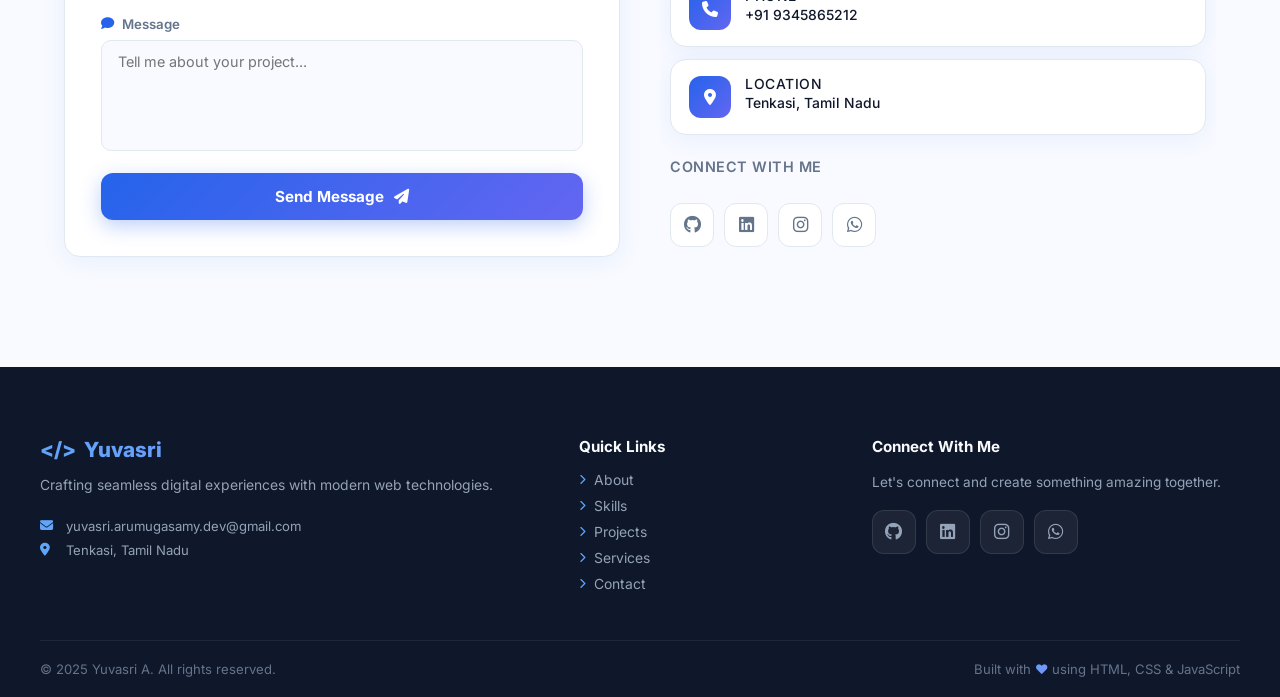
==== commit 0ef9226a: "Fix BE year: 2022-2026" ====
--- a/index.html
+++ b/index.html
@@ -245,7 +245,7 @@
       <div class="edu-col" data-aos="fade-right">
         <h3 class="edu-col-title"><i class="fa-solid fa-graduation-cap"></i> Education</h3>
         <div class="edu-timeline">
-          <div class="edu-item"><div class="edu-dot"></div><div class="edu-content glass-card"><span class="edu-year">2020–2026</span><h4>B.E – Computer Science &amp; Engineering</h4><p class="edu-school"><i class="fa-solid fa-building-columns"></i> Jayamatha Engineering College</p><p class="edu-detail">CGPA: <strong class="gradient-text">79.6%</strong></p></div></div>
+          <div class="edu-item"><div class="edu-dot"></div><div class="edu-content glass-card"><span class="edu-year">2022–2026</span><h4>B.E – Computer Science &amp; Engineering</h4><p class="edu-school"><i class="fa-solid fa-building-columns"></i> Jayamatha Engineering College</p><p class="edu-detail">CGPA: <strong class="gradient-text">79.6%</strong></p></div></div>
           <div class="edu-item"><div class="edu-dot"></div><div class="edu-content glass-card"><span class="edu-year">2022</span><h4>HSC</h4><p class="edu-school"><i class="fa-solid fa-building-columns"></i> Ramaswamy Pillai Higher Secondary School</p><p class="edu-detail">Percentage: <strong class="gradient-text">67.8%</strong></p></div></div>
           <div class="edu-item"><div class="edu-dot"></div><div class="edu-content glass-card"><span class="edu-year">2020</span><h4>SSLC</h4><p class="edu-school"><i class="fa-solid fa-building-columns"></i> Annai Thereasa R.C. Hr. Sec. School</p><p class="edu-detail">Percentage: <strong class="gradient-text">75%</strong></p></div></div>
         </div>
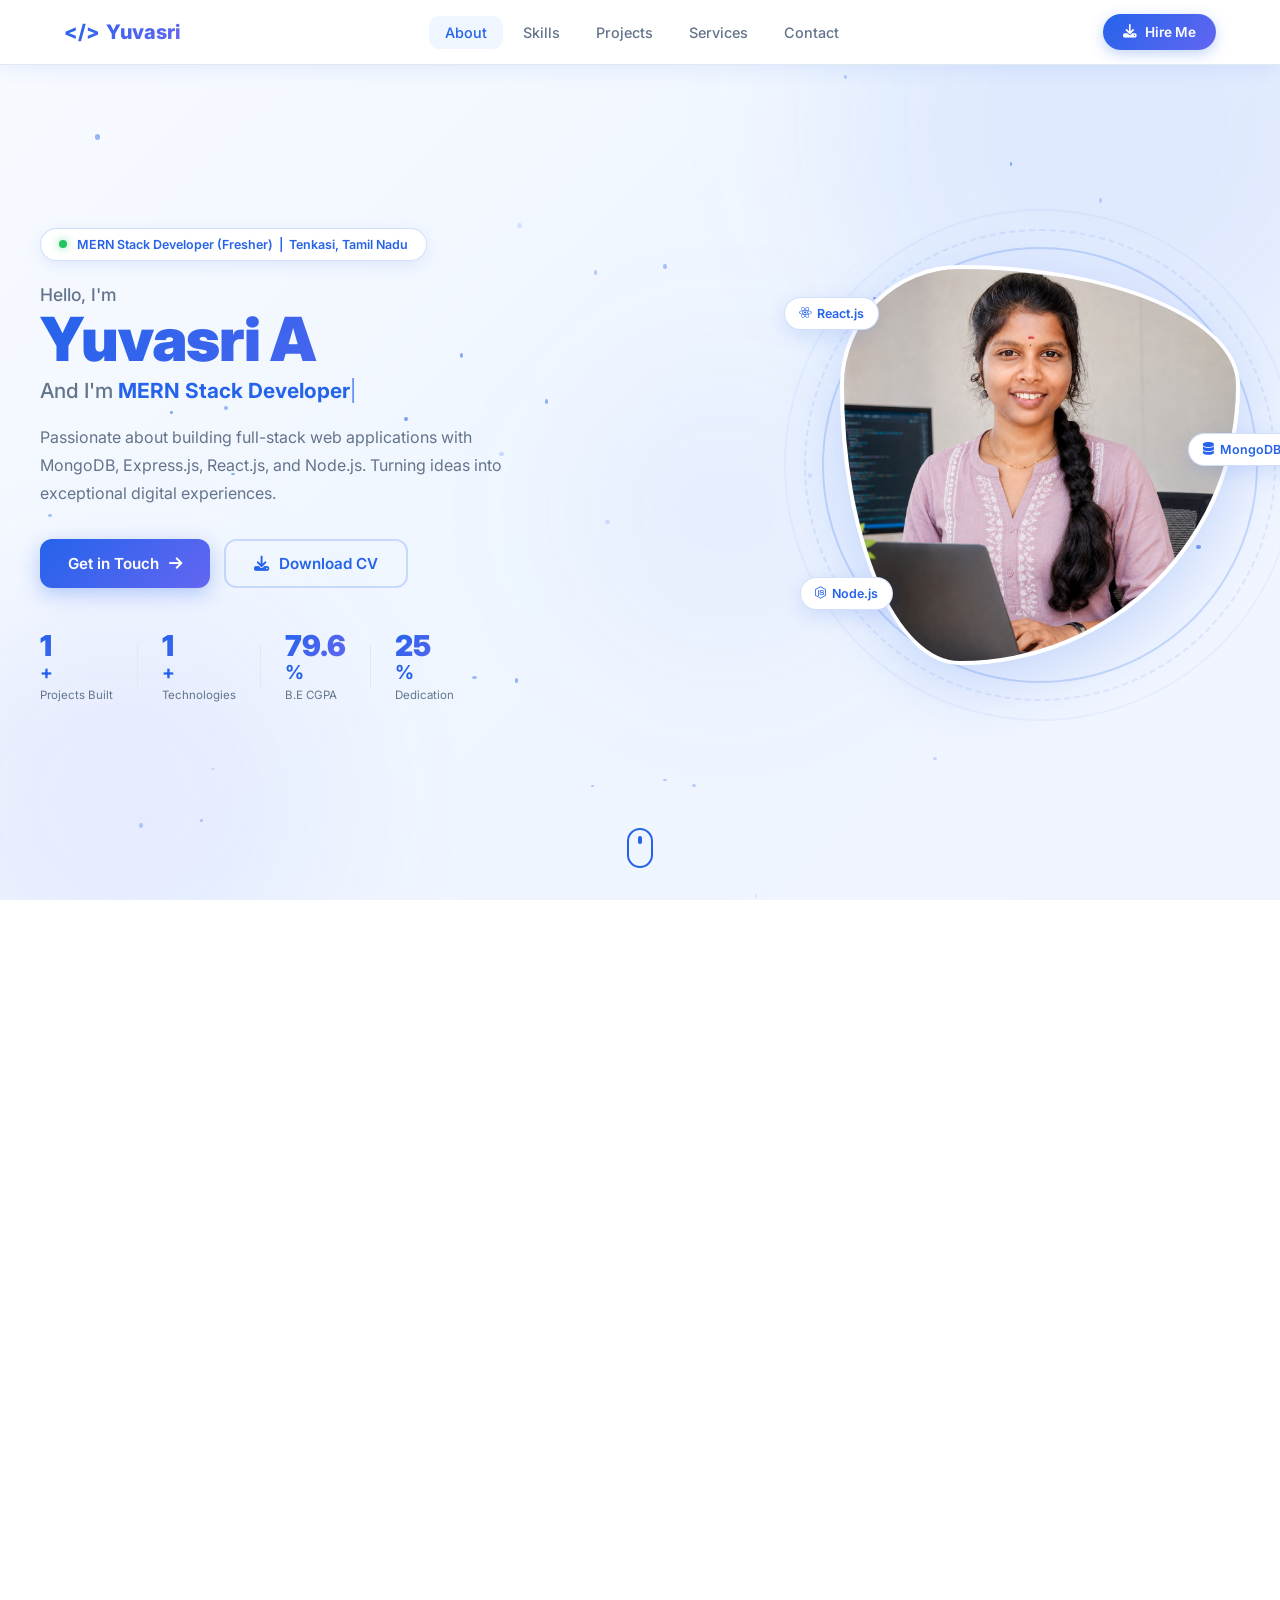
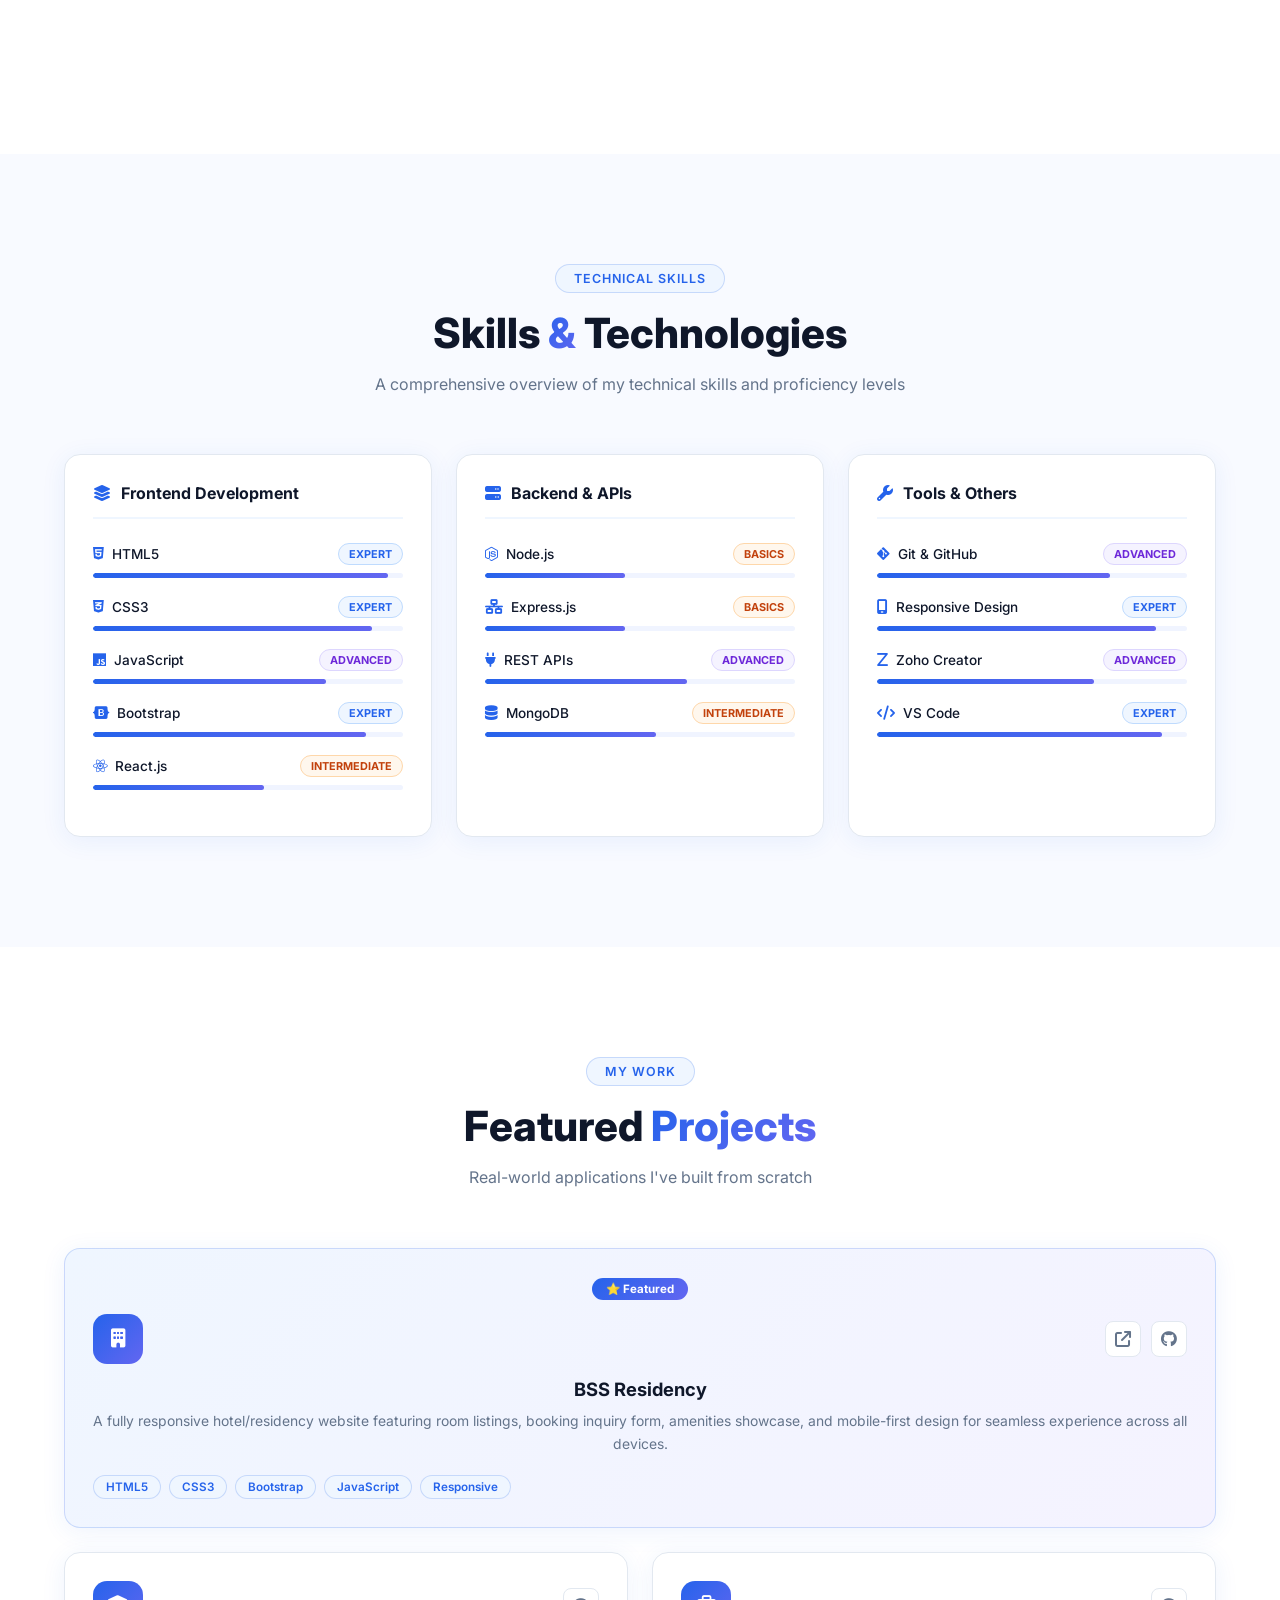
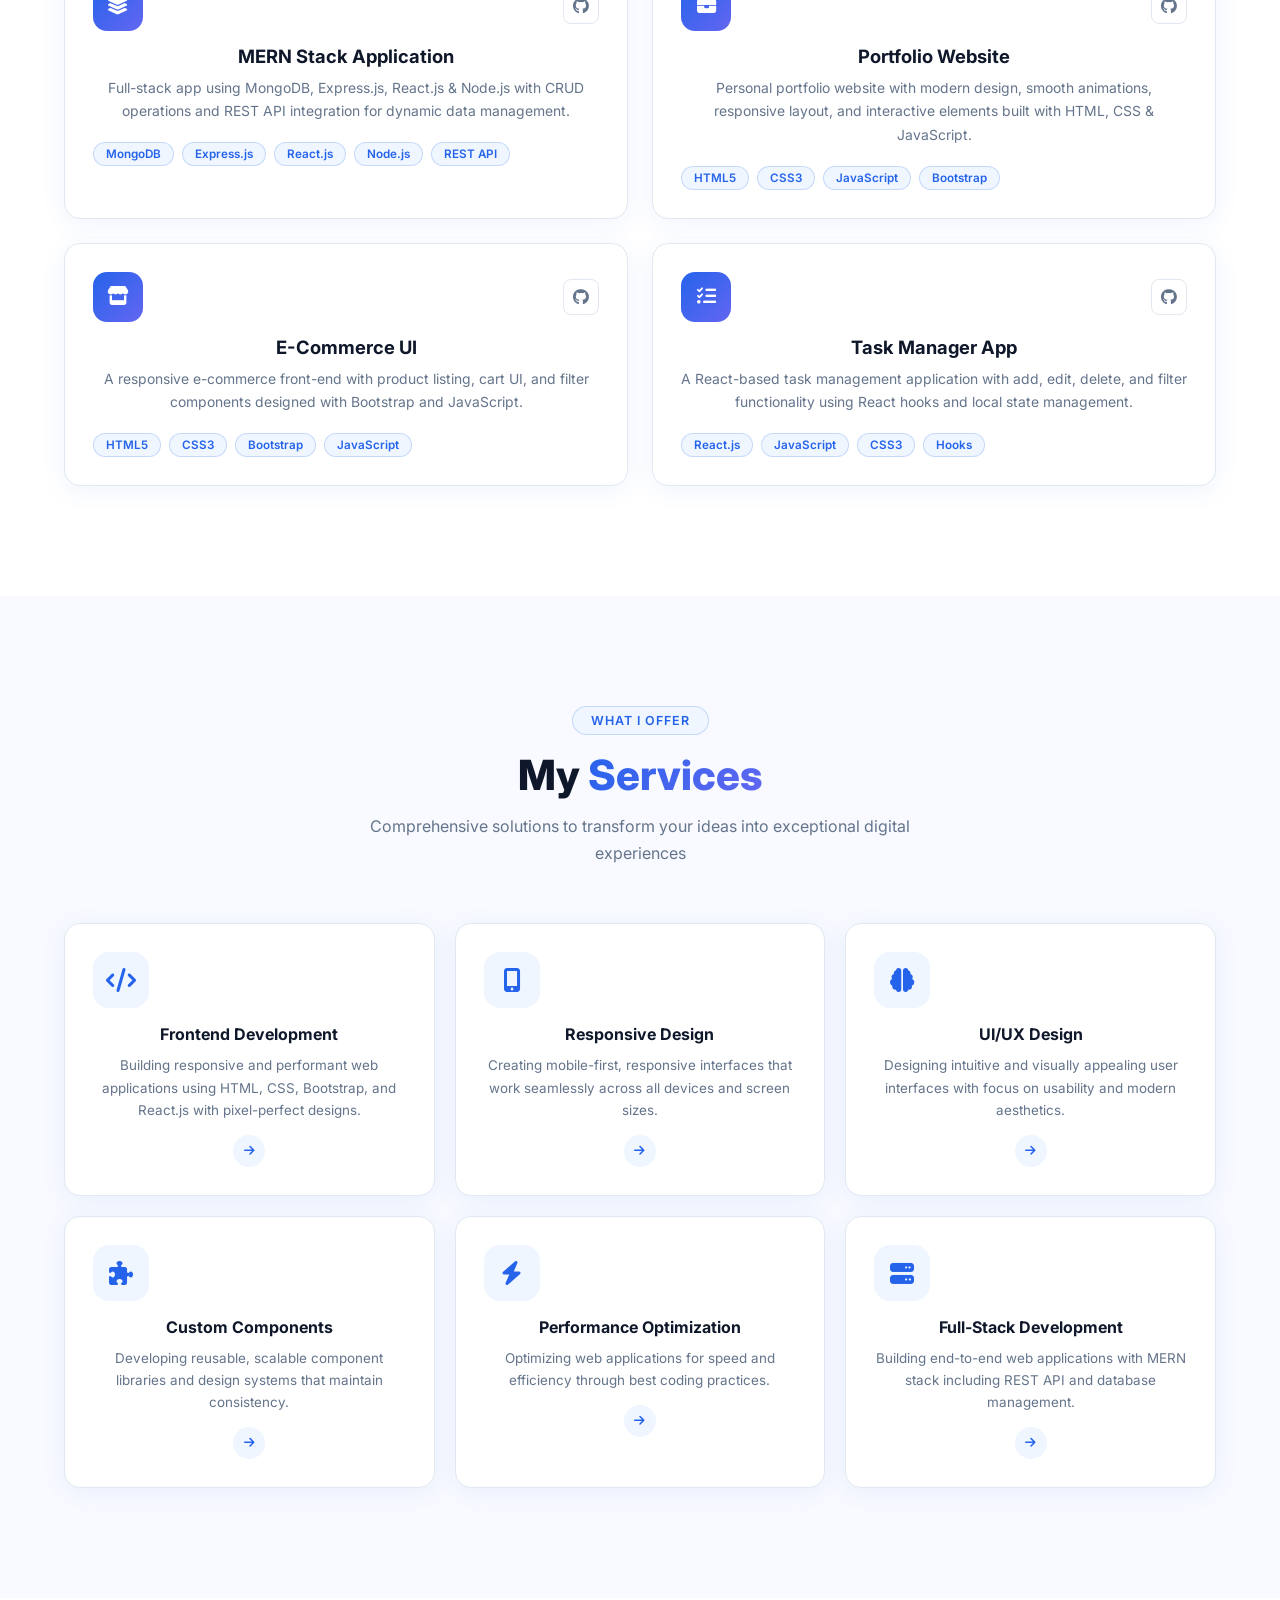
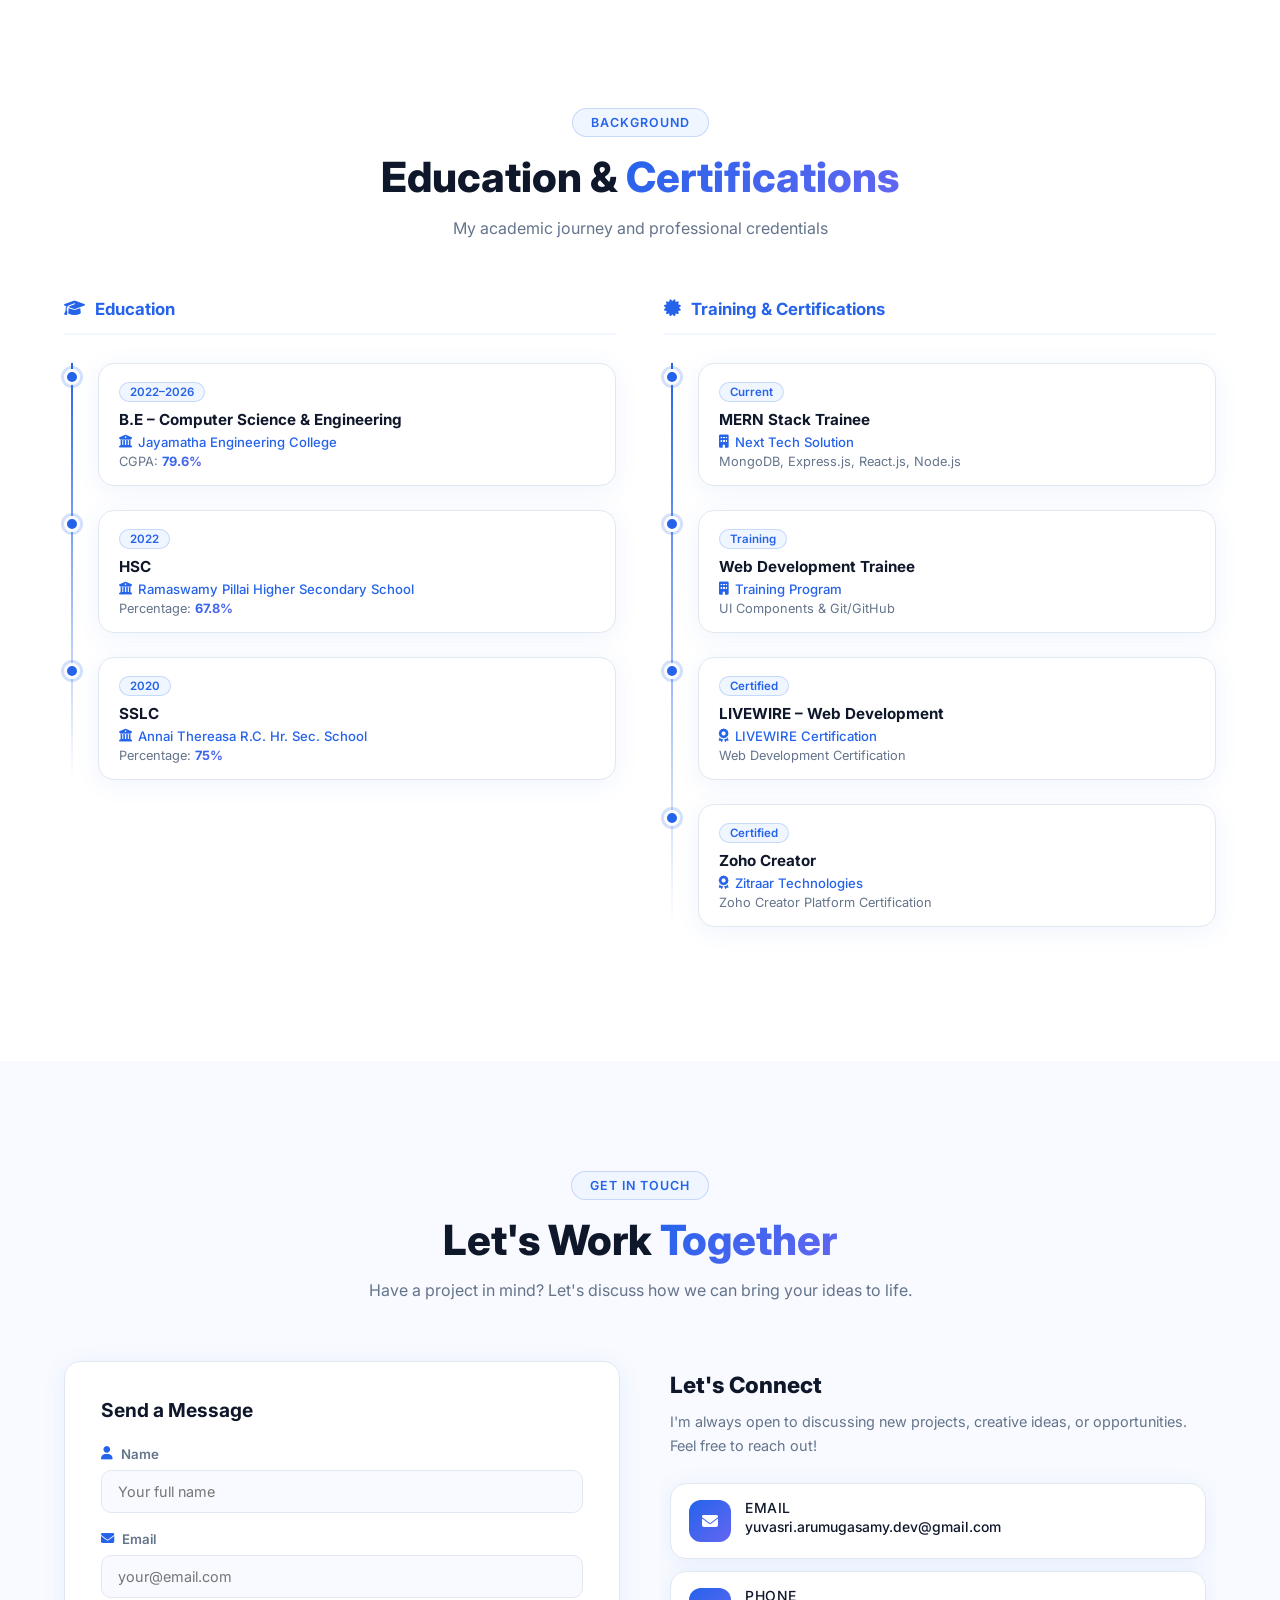
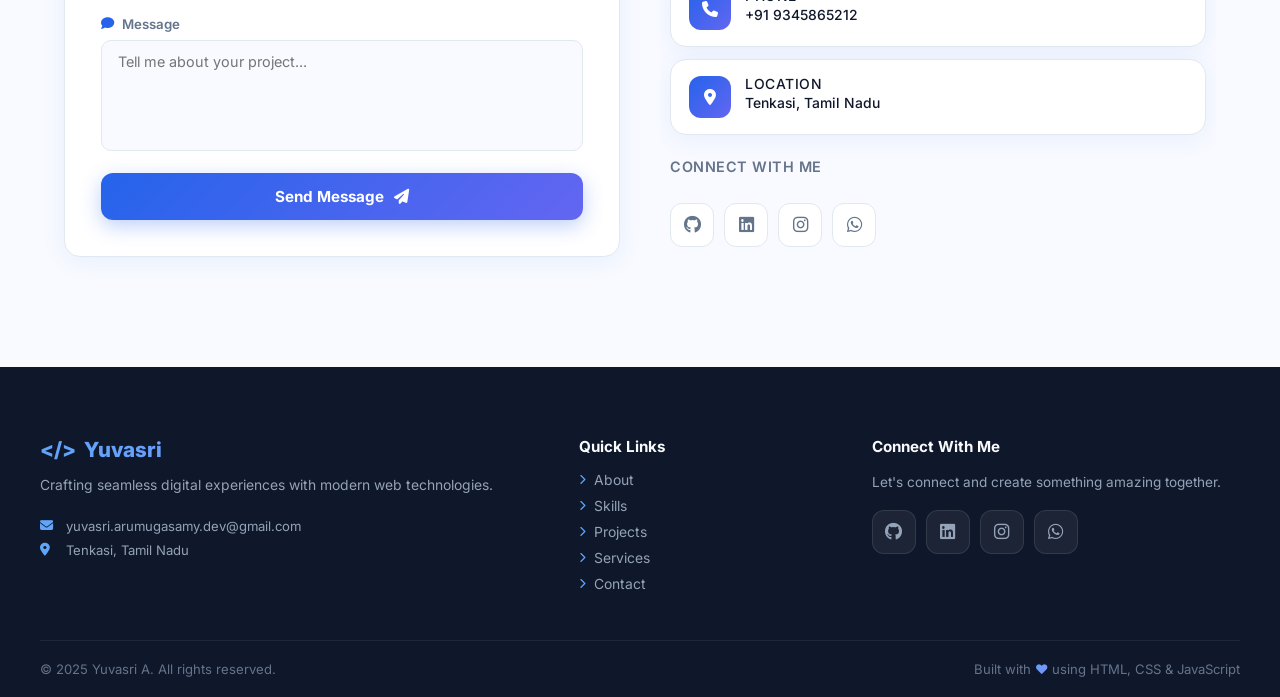
==== commit 34de0af8: "Update GitHub links to dummy placeholders" ====
--- a/index.html
+++ b/index.html
@@ -185,31 +185,31 @@
     <div class="projects-grid">
       <div class="project-card featured-project glass-card" data-aos="fade-up" data-aos-delay="100">
         <div class="project-featured-tag">⭐ Featured</div>
-        <div class="project-header"><div class="project-icon"><i class="fa-solid fa-building"></i></div><div class="project-links"><a href="https://www.bssresidency.in" target="_blank" class="project-link"><i class="fa-solid fa-arrow-up-right-from-square"></i></a><a href="https://github.com/YuvasriArumugasamy" target="_blank" class="project-link"><i class="fa-brands fa-github"></i></a></div></div>
+        <div class="project-header"><div class="project-icon"><i class="fa-solid fa-building"></i></div><div class="project-links"><a href="https://www.bssresidency.in" target="_blank" class="project-link"><i class="fa-solid fa-arrow-up-right-from-square"></i></a><a href="#" class="project-link"><i class="fa-brands fa-github"></i></a></div></div>
         <h3 class="project-title">BSS Residency</h3>
         <p class="project-desc">A fully responsive hotel/residency website featuring room listings, booking inquiry form, amenities showcase, and mobile-first design for seamless experience across all devices.</p>
         <div class="project-tech"><span>HTML5</span><span>CSS3</span><span>Bootstrap</span><span>JavaScript</span><span>Responsive</span></div>
       </div>
       <div class="project-card glass-card" data-aos="fade-up" data-aos-delay="150">
-        <div class="project-header"><div class="project-icon"><i class="fa-solid fa-layer-group"></i></div><div class="project-links"><a href="https://github.com/YuvasriArumugasamy" target="_blank" class="project-link"><i class="fa-brands fa-github"></i></a></div></div>
+        <div class="project-header"><div class="project-icon"><i class="fa-solid fa-layer-group"></i></div><div class="project-links"><a href="#" class="project-link"><i class="fa-brands fa-github"></i></a></div></div>
         <h3 class="project-title">MERN Stack Application</h3>
         <p class="project-desc">Full-stack app using MongoDB, Express.js, React.js &amp; Node.js with CRUD operations and REST API integration for dynamic data management.</p>
         <div class="project-tech"><span>MongoDB</span><span>Express.js</span><span>React.js</span><span>Node.js</span><span>REST API</span></div>
       </div>
       <div class="project-card glass-card" data-aos="fade-up" data-aos-delay="200">
-        <div class="project-header"><div class="project-icon"><i class="fa-solid fa-briefcase"></i></div><div class="project-links"><a href="https://github.com/YuvasriArumugasamy/Portfolio" target="_blank" class="project-link"><i class="fa-brands fa-github"></i></a></div></div>
+        <div class="project-header"><div class="project-icon"><i class="fa-solid fa-briefcase"></i></div><div class="project-links"><a href="#" class="project-link"><i class="fa-brands fa-github"></i></a></div></div>
         <h3 class="project-title">Portfolio Website</h3>
         <p class="project-desc">Personal portfolio website with modern design, smooth animations, responsive layout, and interactive elements built with HTML, CSS &amp; JavaScript.</p>
         <div class="project-tech"><span>HTML5</span><span>CSS3</span><span>JavaScript</span><span>Bootstrap</span></div>
       </div>
       <div class="project-card glass-card" data-aos="fade-up" data-aos-delay="250">
-        <div class="project-header"><div class="project-icon"><i class="fa-solid fa-store"></i></div><div class="project-links"><a href="https://github.com/YuvasriArumugasamy" target="_blank" class="project-link"><i class="fa-brands fa-github"></i></a></div></div>
+        <div class="project-header"><div class="project-icon"><i class="fa-solid fa-store"></i></div><div class="project-links"><a href="#" class="project-link"><i class="fa-brands fa-github"></i></a></div></div>
         <h3 class="project-title">E-Commerce UI</h3>
         <p class="project-desc">A responsive e-commerce front-end with product listing, cart UI, and filter components designed with Bootstrap and JavaScript.</p>
         <div class="project-tech"><span>HTML5</span><span>CSS3</span><span>Bootstrap</span><span>JavaScript</span></div>
       </div>
       <div class="project-card glass-card" data-aos="fade-up" data-aos-delay="300">
-        <div class="project-header"><div class="project-icon"><i class="fa-solid fa-list-check"></i></div><div class="project-links"><a href="https://github.com/YuvasriArumugasamy" target="_blank" class="project-link"><i class="fa-brands fa-github"></i></a></div></div>
+        <div class="project-header"><div class="project-icon"><i class="fa-solid fa-list-check"></i></div><div class="project-links"><a href="#" class="project-link"><i class="fa-brands fa-github"></i></a></div></div>
         <h3 class="project-title">Task Manager App</h3>
         <p class="project-desc">A React-based task management application with add, edit, delete, and filter functionality using React hooks and local state management.</p>
         <div class="project-tech"><span>React.js</span><span>JavaScript</span><span>CSS3</span><span>Hooks</span></div>
@@ -287,7 +287,7 @@
         <div class="contact-item glass-card"><div class="contact-item-icon"><i class="fa-solid fa-location-dot"></i></div><div><p class="contact-item-label">Location</p><p>Tenkasi, Tamil Nadu</p></div></div>
         <p class="connect-label">Connect with me</p>
         <div class="social-icons">
-          <a href="https://github.com/YuvasriArumugasamy" target="_blank" class="social-icon"><i class="fa-brands fa-github"></i></a>
+          <a href="#" class="social-icon"><i class="fa-brands fa-github"></i></a>
           <a href="#" class="social-icon"><i class="fa-brands fa-linkedin"></i></a>
           <a href="#" class="social-icon"><i class="fa-brands fa-instagram"></i></a>
           <a href="https://wa.me/919345865212" target="_blank" class="social-icon"><i class="fa-brands fa-whatsapp"></i></a>
@@ -322,7 +322,7 @@
       <h4>Connect With Me</h4>
       <p>Let's connect and create something amazing together.</p>
       <div class="social-icons">
-        <a href="https://github.com/YuvasriArumugasamy" target="_blank" class="social-icon"><i class="fa-brands fa-github"></i></a>
+        <a href="#" class="social-icon"><i class="fa-brands fa-github"></i></a>
         <a href="#" class="social-icon"><i class="fa-brands fa-linkedin"></i></a>
         <a href="#" class="social-icon"><i class="fa-brands fa-instagram"></i></a>
         <a href="https://wa.me/919345865212" target="_blank" class="social-icon"><i class="fa-brands fa-whatsapp"></i></a>
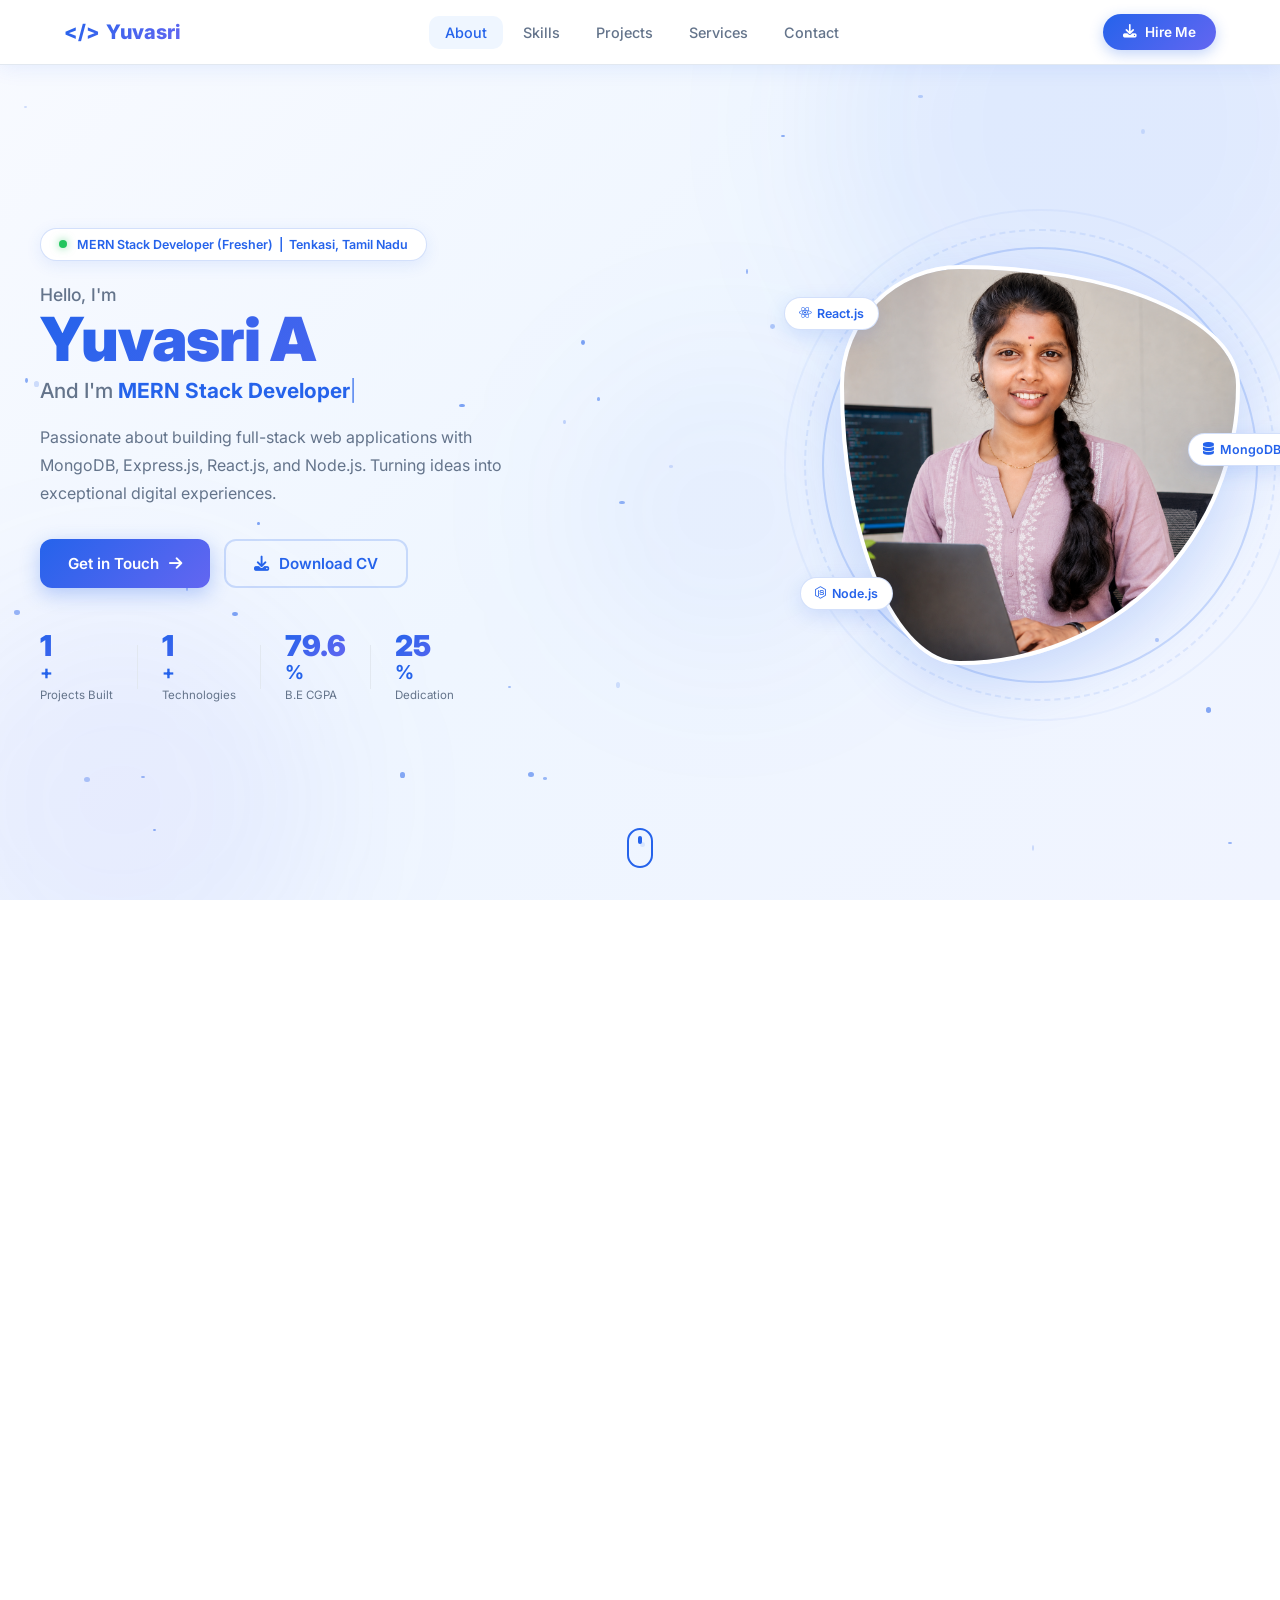
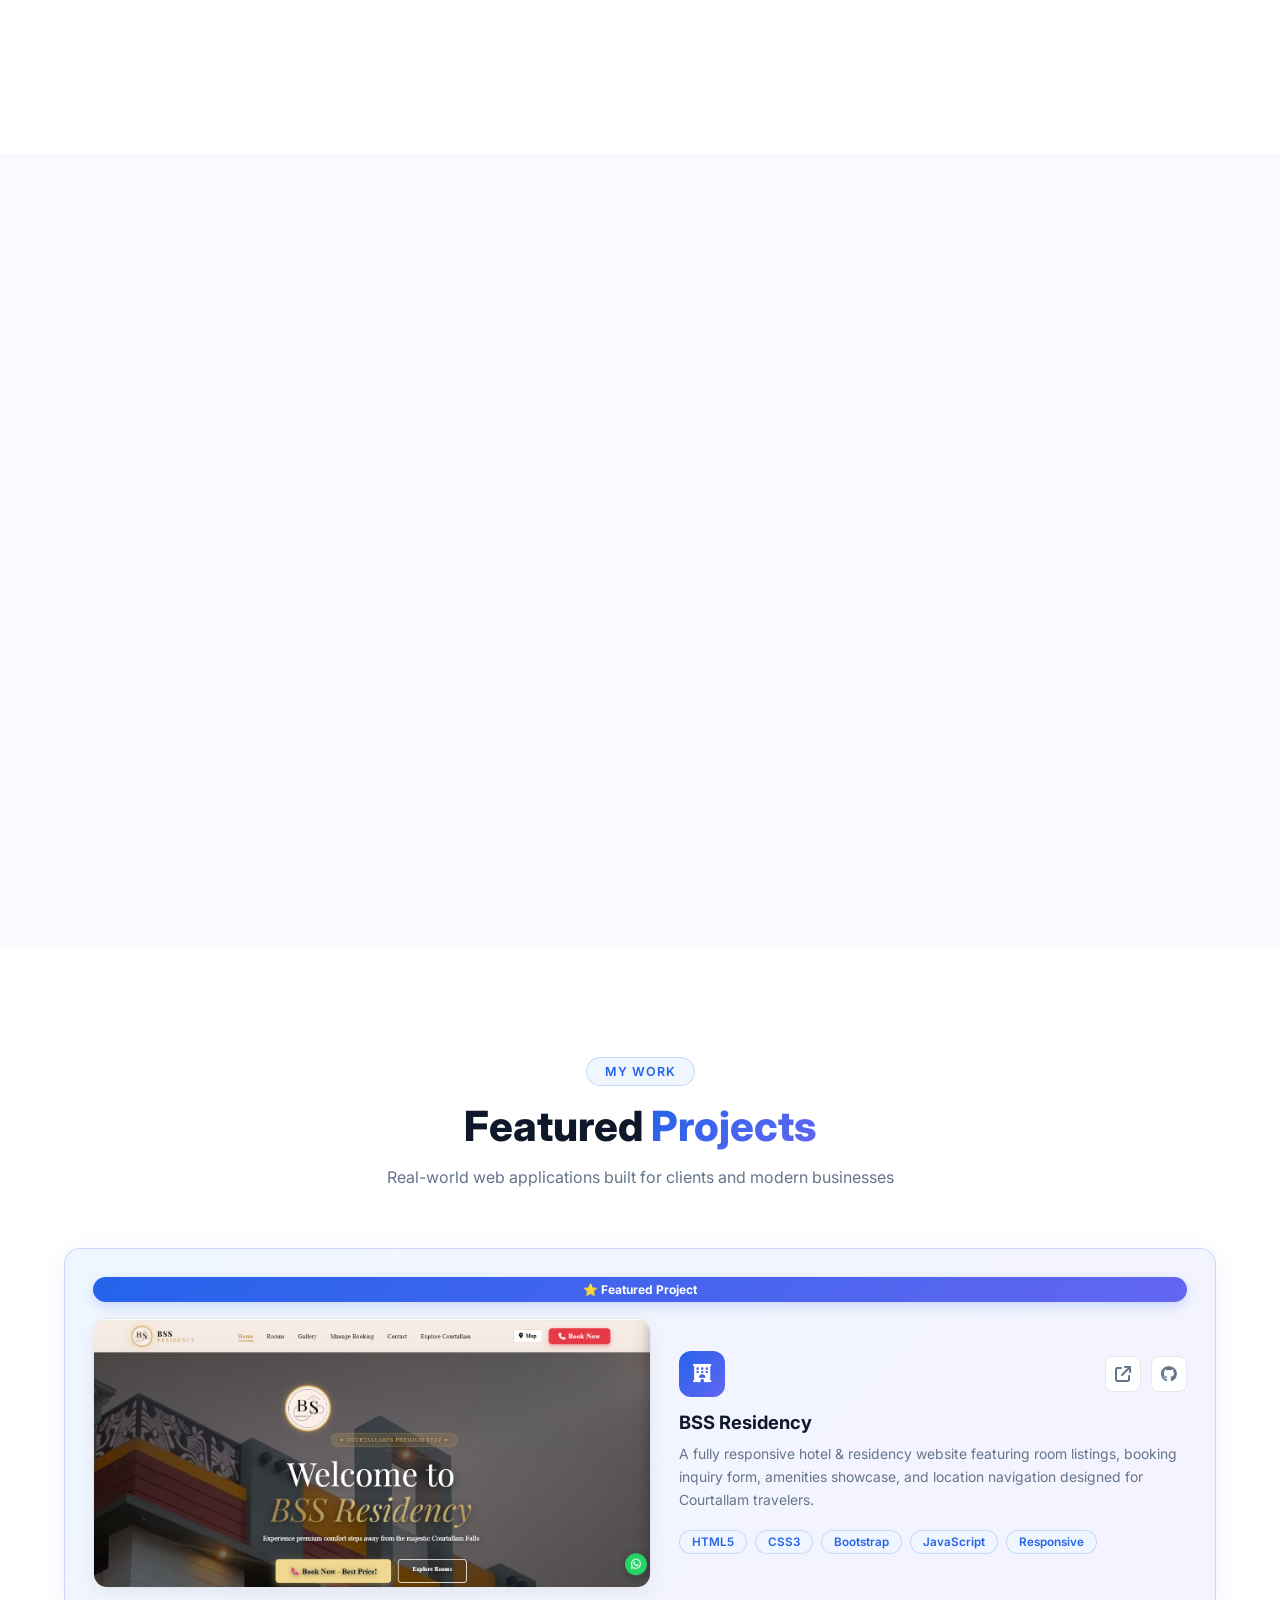
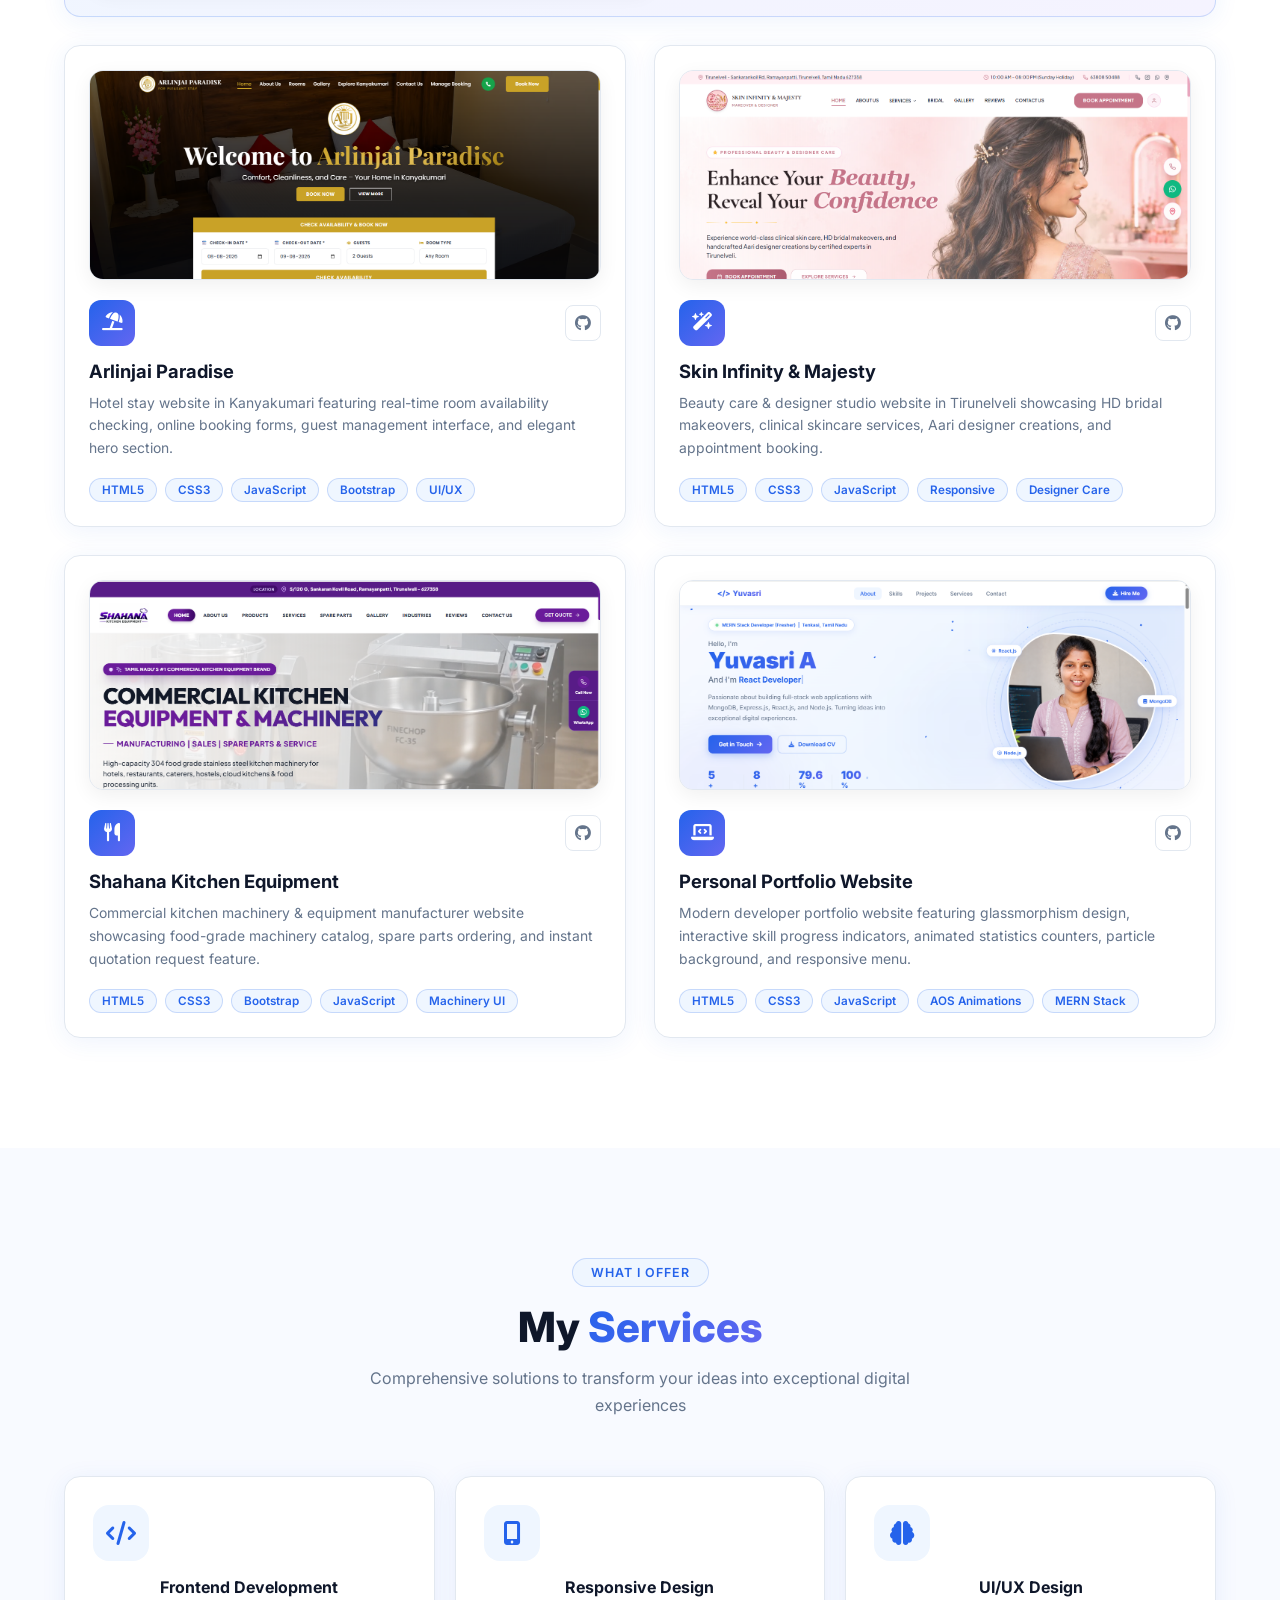
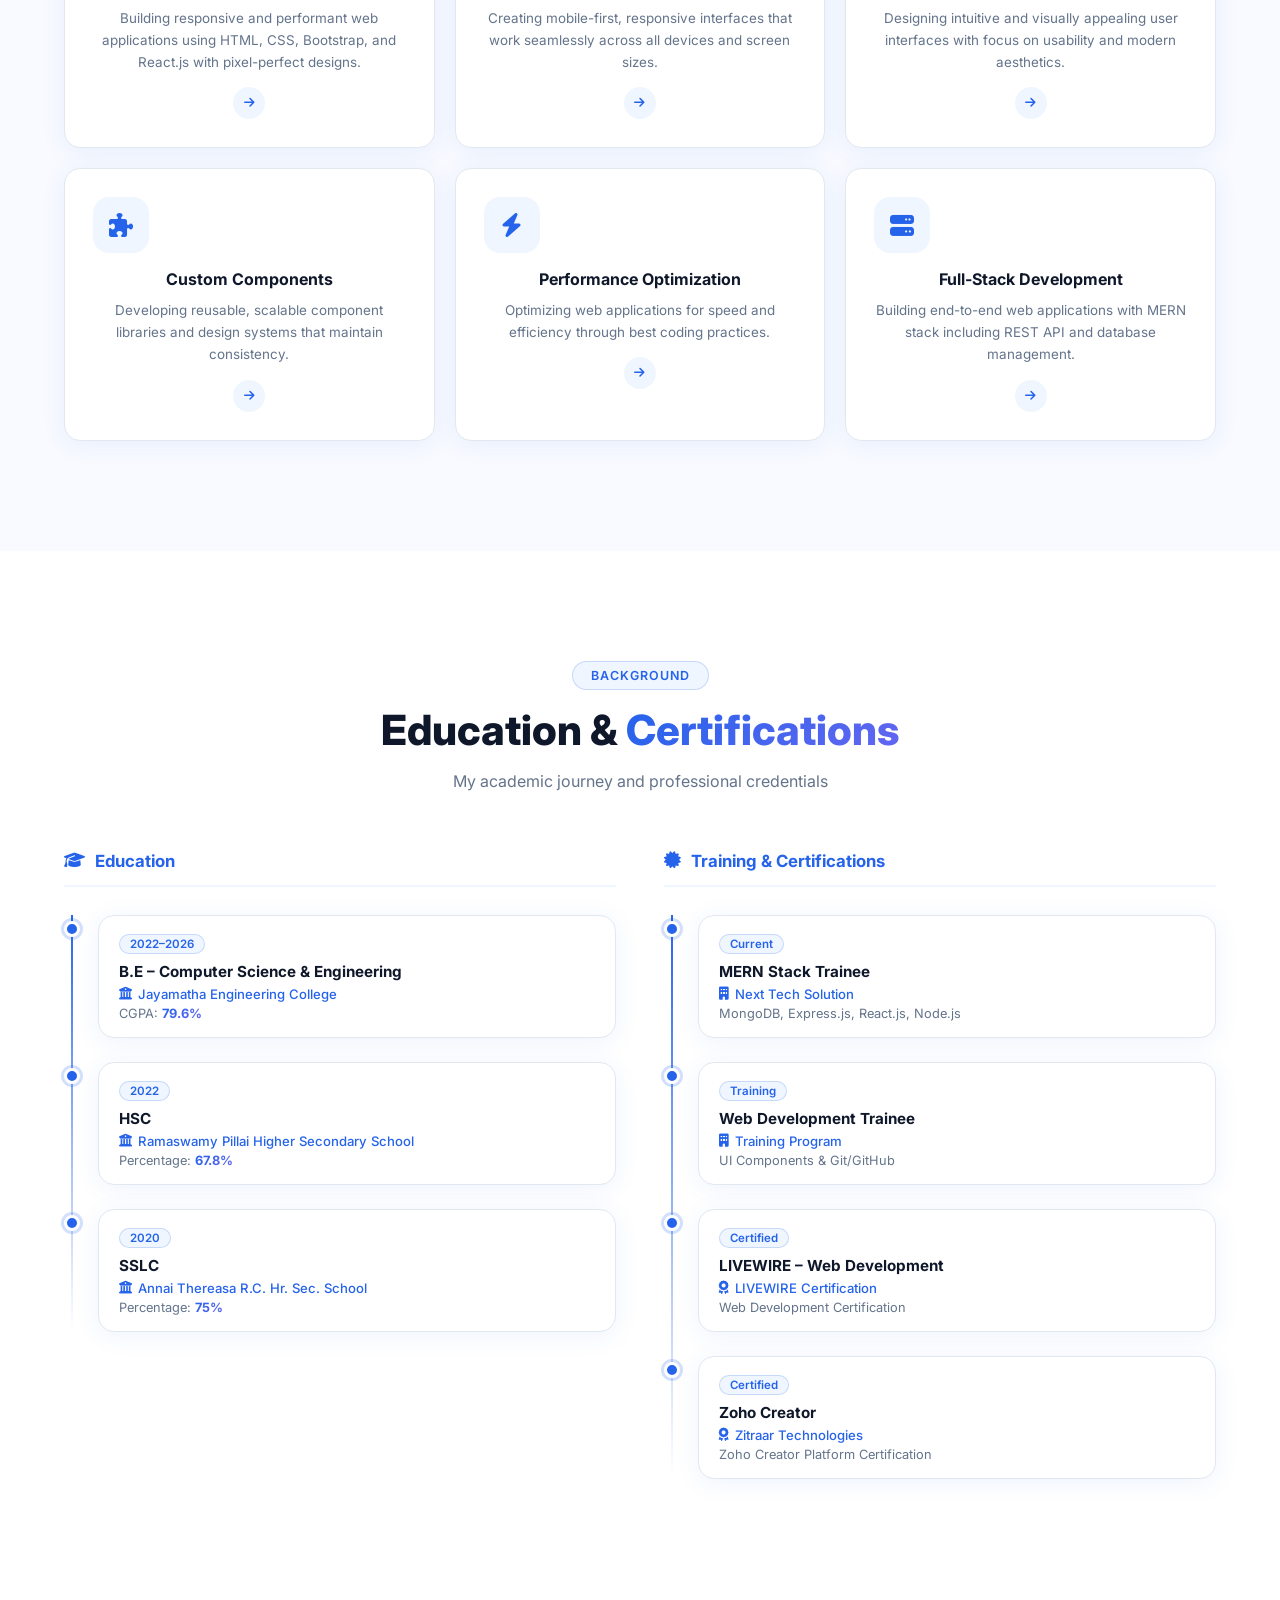
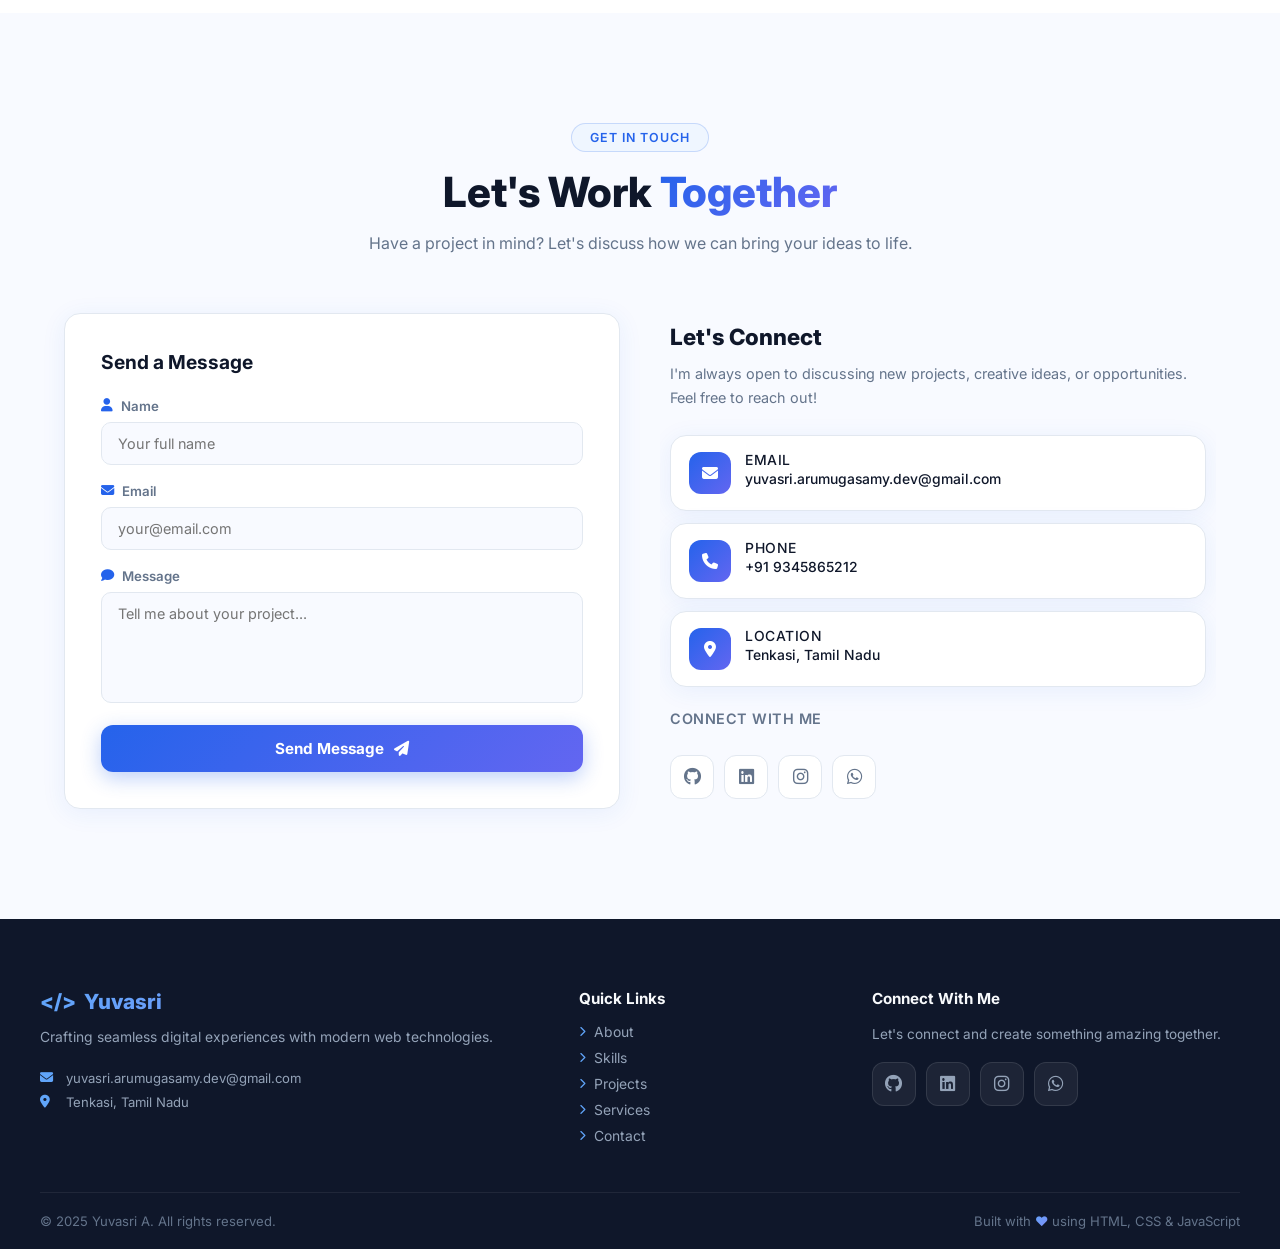
==== commit f3eff6a4: "Add real project photos, updated project cards, and image lightbox modal" ====
--- a/index.html
+++ b/index.html
@@ -181,39 +181,110 @@
   <div class="section-container">
     <div class="section-tag" data-aos="fade-up">My Work</div>
     <h2 class="section-heading" data-aos="fade-up">Featured <span class="gradient-text">Projects</span></h2>
-    <p class="section-sub" data-aos="fade-up">Real-world applications I've built from scratch</p>
+    <p class="section-sub" data-aos="fade-up">Real-world web applications built for clients and modern businesses</p>
     <div class="projects-grid">
+      
+      <!-- Project 1: BSS Residency (Featured) -->
       <div class="project-card featured-project glass-card" data-aos="fade-up" data-aos-delay="100">
-        <div class="project-featured-tag">⭐ Featured</div>
-        <div class="project-header"><div class="project-icon"><i class="fa-solid fa-building"></i></div><div class="project-links"><a href="https://www.bssresidency.in" target="_blank" class="project-link"><i class="fa-solid fa-arrow-up-right-from-square"></i></a><a href="#" class="project-link"><i class="fa-brands fa-github"></i></a></div></div>
-        <h3 class="project-title">BSS Residency</h3>
-        <p class="project-desc">A fully responsive hotel/residency website featuring room listings, booking inquiry form, amenities showcase, and mobile-first design for seamless experience across all devices.</p>
-        <div class="project-tech"><span>HTML5</span><span>CSS3</span><span>Bootstrap</span><span>JavaScript</span><span>Responsive</span></div>
-      </div>
+        <div class="project-featured-tag">⭐ Featured Project</div>
+        <div class="project-featured-inner">
+          <div class="project-img-wrapper" onclick="openImgModal('image copy 4.png', 'BSS Residency - Courtallam Stay Website')">
+            <img src="image copy 4.png" alt="BSS Residency Website" class="project-img">
+            <div class="project-img-overlay">
+              <span class="project-img-btn" title="View Preview"><i class="fa-solid fa-expand"></i></span>
+            </div>
+          </div>
+          <div class="project-content">
+            <div class="project-header">
+              <div class="project-icon"><i class="fa-solid fa-hotel"></i></div>
+              <div class="project-links">
+                <a href="https://www.bssresidency.in" target="_blank" class="project-link" title="Live Preview"><i class="fa-solid fa-arrow-up-right-from-square"></i></a>
+                <a href="#" class="project-link" title="Code Repository"><i class="fa-brands fa-github"></i></a>
+              </div>
+            </div>
+            <h3 class="project-title">BSS Residency</h3>
+            <p class="project-desc">A fully responsive hotel &amp; residency website featuring room listings, booking inquiry form, amenities showcase, and location navigation designed for Courtallam travelers.</p>
+            <div class="project-tech"><span>HTML5</span><span>CSS3</span><span>Bootstrap</span><span>JavaScript</span><span>Responsive</span></div>
+          </div>
+        </div>
+      </div>
+
+      <!-- Project 2: Arlinjai Paradise -->
       <div class="project-card glass-card" data-aos="fade-up" data-aos-delay="150">
-        <div class="project-header"><div class="project-icon"><i class="fa-solid fa-layer-group"></i></div><div class="project-links"><a href="#" class="project-link"><i class="fa-brands fa-github"></i></a></div></div>
-        <h3 class="project-title">MERN Stack Application</h3>
-        <p class="project-desc">Full-stack app using MongoDB, Express.js, React.js &amp; Node.js with CRUD operations and REST API integration for dynamic data management.</p>
-        <div class="project-tech"><span>MongoDB</span><span>Express.js</span><span>React.js</span><span>Node.js</span><span>REST API</span></div>
-      </div>
+        <div class="project-img-wrapper" onclick="openImgModal('image copy 2.png', 'Arlinjai Paradise - Kanyakumari Resort Website')">
+          <img src="image copy 2.png" alt="Arlinjai Paradise Website" class="project-img">
+          <div class="project-img-overlay">
+            <span class="project-img-btn" title="View Preview"><i class="fa-solid fa-expand"></i></span>
+          </div>
+        </div>
+        <div class="project-header">
+          <div class="project-icon"><i class="fa-solid fa-umbrella-beach"></i></div>
+          <div class="project-links">
+            <a href="#" class="project-link" title="Code Repository"><i class="fa-brands fa-github"></i></a>
+          </div>
+        </div>
+        <h3 class="project-title">Arlinjai Paradise</h3>
+        <p class="project-desc">Hotel stay website in Kanyakumari featuring real-time room availability checking, online booking forms, guest management interface, and elegant hero section.</p>
+        <div class="project-tech"><span>HTML5</span><span>CSS3</span><span>JavaScript</span><span>Bootstrap</span><span>UI/UX</span></div>
+      </div>
+
+      <!-- Project 3: Skin Infinity & Majesty -->
       <div class="project-card glass-card" data-aos="fade-up" data-aos-delay="200">
-        <div class="project-header"><div class="project-icon"><i class="fa-solid fa-briefcase"></i></div><div class="project-links"><a href="#" class="project-link"><i class="fa-brands fa-github"></i></a></div></div>
-        <h3 class="project-title">Portfolio Website</h3>
-        <p class="project-desc">Personal portfolio website with modern design, smooth animations, responsive layout, and interactive elements built with HTML, CSS &amp; JavaScript.</p>
-        <div class="project-tech"><span>HTML5</span><span>CSS3</span><span>JavaScript</span><span>Bootstrap</span></div>
-      </div>
+        <div class="project-img-wrapper" onclick="openImgModal('image copy 3.png', 'Skin Infinity & Majesty - Makeover & Designer Studio')">
+          <img src="image copy 3.png" alt="Skin Infinity & Majesty Website" class="project-img">
+          <div class="project-img-overlay">
+            <span class="project-img-btn" title="View Preview"><i class="fa-solid fa-expand"></i></span>
+          </div>
+        </div>
+        <div class="project-header">
+          <div class="project-icon"><i class="fa-solid fa-wand-magic-sparkles"></i></div>
+          <div class="project-links">
+            <a href="#" class="project-link" title="Code Repository"><i class="fa-brands fa-github"></i></a>
+          </div>
+        </div>
+        <h3 class="project-title">Skin Infinity &amp; Majesty</h3>
+        <p class="project-desc">Beauty care &amp; designer studio website in Tirunelveli showcasing HD bridal makeovers, clinical skincare services, Aari designer creations, and appointment booking.</p>
+        <div class="project-tech"><span>HTML5</span><span>CSS3</span><span>JavaScript</span><span>Responsive</span><span>Designer Care</span></div>
+      </div>
+
+      <!-- Project 4: Shahana Kitchen Equipment -->
       <div class="project-card glass-card" data-aos="fade-up" data-aos-delay="250">
-        <div class="project-header"><div class="project-icon"><i class="fa-solid fa-store"></i></div><div class="project-links"><a href="#" class="project-link"><i class="fa-brands fa-github"></i></a></div></div>
-        <h3 class="project-title">E-Commerce UI</h3>
-        <p class="project-desc">A responsive e-commerce front-end with product listing, cart UI, and filter components designed with Bootstrap and JavaScript.</p>
-        <div class="project-tech"><span>HTML5</span><span>CSS3</span><span>Bootstrap</span><span>JavaScript</span></div>
-      </div>
+        <div class="project-img-wrapper" onclick="openImgModal('image copy.png', 'Shahana Kitchen Equipment - Commercial Machinery Website')">
+          <img src="image copy.png" alt="Shahana Kitchen Equipment Website" class="project-img">
+          <div class="project-img-overlay">
+            <span class="project-img-btn" title="View Preview"><i class="fa-solid fa-expand"></i></span>
+          </div>
+        </div>
+        <div class="project-header">
+          <div class="project-icon"><i class="fa-solid fa-utensils"></i></div>
+          <div class="project-links">
+            <a href="#" class="project-link" title="Code Repository"><i class="fa-brands fa-github"></i></a>
+          </div>
+        </div>
+        <h3 class="project-title">Shahana Kitchen Equipment</h3>
+        <p class="project-desc">Commercial kitchen machinery &amp; equipment manufacturer website showcasing food-grade machinery catalog, spare parts ordering, and instant quotation request feature.</p>
+        <div class="project-tech"><span>HTML5</span><span>CSS3</span><span>Bootstrap</span><span>JavaScript</span><span>Machinery UI</span></div>
+      </div>
+
+      <!-- Project 5: Personal Portfolio Website -->
       <div class="project-card glass-card" data-aos="fade-up" data-aos-delay="300">
-        <div class="project-header"><div class="project-icon"><i class="fa-solid fa-list-check"></i></div><div class="project-links"><a href="#" class="project-link"><i class="fa-brands fa-github"></i></a></div></div>
-        <h3 class="project-title">Task Manager App</h3>
-        <p class="project-desc">A React-based task management application with add, edit, delete, and filter functionality using React hooks and local state management.</p>
-        <div class="project-tech"><span>React.js</span><span>JavaScript</span><span>CSS3</span><span>Hooks</span></div>
-      </div>
+        <div class="project-img-wrapper" onclick="openImgModal('image.png', 'Yuvasri A - Personal Portfolio Website')">
+          <img src="image.png" alt="Personal Portfolio Website" class="project-img">
+          <div class="project-img-overlay">
+            <span class="project-img-btn" title="View Preview"><i class="fa-solid fa-expand"></i></span>
+          </div>
+        </div>
+        <div class="project-header">
+          <div class="project-icon"><i class="fa-solid fa-laptop-code"></i></div>
+          <div class="project-links">
+            <a href="#" class="project-link" title="Code Repository"><i class="fa-brands fa-github"></i></a>
+          </div>
+        </div>
+        <h3 class="project-title">Personal Portfolio Website</h3>
+        <p class="project-desc">Modern developer portfolio website featuring glassmorphism design, interactive skill progress indicators, animated statistics counters, particle background, and responsive menu.</p>
+        <div class="project-tech"><span>HTML5</span><span>CSS3</span><span>JavaScript</span><span>AOS Animations</span><span>MERN Stack</span></div>
+      </div>
+
     </div>
   </div>
 </section>
@@ -338,7 +409,30 @@
 <!-- Back to Top -->
 <button class="back-to-top" id="backToTop"><i class="fa-solid fa-chevron-up"></i></button>
 
+<!-- LIGHTBOX MODAL FOR PROJECT PHOTOS -->
+<div id="imageModal" class="img-modal" onclick="if(event.target===this||event.target.classList.contains('img-modal-close')) closeImgModal();">
+  <span class="img-modal-close">&times;</span>
+  <img class="img-modal-content" id="modalImg" alt="Project Preview">
+  <div id="modalCaption" class="img-modal-caption"></div>
+</div>
+
 <script>
+/* LIGHTBOX MODAL */
+function openImgModal(src, alt) {
+  const modal = document.getElementById('imageModal');
+  const modalImg = document.getElementById('modalImg');
+  const caption = document.getElementById('modalCaption');
+  modalImg.src = src;
+  caption.textContent = alt;
+  modal.classList.add('open');
+  document.body.style.overflow = 'hidden';
+}
+function closeImgModal() {
+  const modal = document.getElementById('imageModal');
+  modal.classList.remove('open');
+  document.body.style.overflow = '';
+}
+
 /* LOADER */
 window.addEventListener('load', () => {
   const loader = document.getElementById('loader');
--- a/protfolio.css
+++ b/protfolio.css
@@ -173,21 +173,48 @@
 /* ===== PROJECTS ===== */
 .projects-section{padding:110px 24px;background:#fff}
 .projects-section .section-container{text-align:center}
-.projects-grid{display:grid;grid-template-columns:1fr 1fr;gap:24px}
-.project-card{padding:28px;position:relative;overflow:hidden}
+.projects-grid{display:grid;grid-template-columns:1fr 1fr;gap:28px}
+.project-card{padding:24px;position:relative;overflow:hidden;display:flex;flex-direction:column}
 .project-card::after{content:'';position:absolute;top:0;left:0;right:0;height:3px;background:linear-gradient(90deg,var(--blue),#6366f1);transform:scaleX(0);transform-origin:left;transition:transform .4s ease}
 .project-card:hover::after{transform:scaleX(1)}
-.featured-project{grid-column:1/-1;background:linear-gradient(135deg,#eff6ff 0%,#f5f3ff 100%);border-color:var(--blue-border)}
-.project-featured-tag{display:inline-block;margin-bottom:14px;background:linear-gradient(135deg,var(--blue),#6366f1);color:#fff;padding:4px 14px;border-radius:20px;font-size:.72rem;font-weight:700}
+
+/* Featured project card layout */
+.featured-project{grid-column:1/-1;background:linear-gradient(135deg,#eff6ff 0%,#f5f3ff 100%);border-color:var(--blue-border);padding:28px}
+.project-featured-tag{display:inline-block;margin-bottom:16px;background:linear-gradient(135deg,var(--blue),#6366f1);color:#fff;padding:5px 16px;border-radius:20px;font-size:.75rem;font-weight:700;box-shadow:0 4px 12px rgba(37,99,235,.2)}
+
+@media(min-width:850px){
+  .featured-project .project-featured-inner{display:grid;grid-template-columns:1.1fr 1fr;gap:28px;align-items:center}
+  .featured-project .project-img-wrapper{margin-bottom:0;height:270px}
+}
+
+/* Project Images */
+.project-img-wrapper{position:relative;width:100%;height:210px;border-radius:14px;overflow:hidden;margin-bottom:20px;border:1px solid var(--border);box-shadow:0 6px 20px rgba(0,0,0,0.06);cursor:pointer;background:#f8fafc}
+.project-img{width:100%;height:100%;object-fit:cover;object-position:top center;transition:transform .5s cubic-bezier(.4,0,.2,1)}
+.project-card:hover .project-img{transform:scale(1.06)}
+
+.project-img-overlay{position:absolute;inset:0;background:rgba(15,23,42,.45);backdrop-filter:blur(3px);display:flex;align-items:center;justify-content:center;opacity:0;transition:opacity .3s ease}
+.project-card:hover .project-img-overlay{opacity:1}
+
+.project-img-btn{width:46px;height:46px;background:#fff;color:var(--blue);border-radius:50%;display:flex;align-items:center;justify-content:center;font-size:1.1rem;box-shadow:0 6px 20px rgba(0,0,0,0.25);transition:all .3s ease}
+.project-img-wrapper:hover .project-img-btn{transform:scale(1.15);background:var(--blue);color:#fff}
+
 .project-header{display:flex;justify-content:space-between;align-items:center;margin-bottom:14px}
-.project-icon{width:50px;height:50px;background:linear-gradient(135deg,var(--blue),#6366f1);border-radius:14px;display:flex;align-items:center;justify-content:center;color:#fff;font-size:1.2rem}
+.project-icon{width:46px;height:46px;background:linear-gradient(135deg,var(--blue),#6366f1);border-radius:12px;display:flex;align-items:center;justify-content:center;color:#fff;font-size:1.15rem;flex-shrink:0}
 .project-links{display:flex;gap:10px}
 .project-link{width:36px;height:36px;border:1px solid var(--border);border-radius:8px;display:flex;align-items:center;justify-content:center;color:var(--text-muted);text-decoration:none;transition:all .3s ease;background:#fff}
-.project-link:hover{border-color:var(--blue);color:var(--blue);background:var(--blue-pale)}
-.project-title{font-size:1.15rem;font-weight:700;color:var(--text);margin-bottom:10px}
-.project-desc{color:var(--text-muted);font-size:.87rem;line-height:1.7;margin-bottom:18px}
-.project-tech{display:flex;flex-wrap:wrap;gap:8px}
+.project-link:hover{border-color:var(--blue);color:var(--blue);background:var(--blue-pale);transform:translateY(-2px)}
+.project-title{font-size:1.15rem;font-weight:700;color:var(--text);margin-bottom:10px;text-align:left}
+.project-desc{color:var(--text-muted);font-size:.87rem;line-height:1.65;margin-bottom:18px;text-align:left;flex-grow:1}
+.project-tech{display:flex;flex-wrap:wrap;gap:8px;margin-top:auto}
 .project-tech span{background:var(--blue-pale);color:var(--blue);border:1px solid var(--blue-border);padding:4px 12px;border-radius:20px;font-size:.73rem;font-weight:600}
+
+/* LIGHTBOX MODAL */
+.img-modal{display:none;position:fixed;z-index:2000;inset:0;background:rgba(15,23,42,.92);backdrop-filter:blur(8px);justify-content:center;align-items:center;flex-direction:column;padding:24px;opacity:0;transition:opacity .3s ease}
+.img-modal.open{display:flex;opacity:1}
+.img-modal-content{max-width:92%;max-height:82vh;border-radius:14px;box-shadow:0 25px 60px rgba(0,0,0,.6);object-fit:contain;border:2px solid rgba(255,255,255,.1)}
+.img-modal-caption{margin-top:16px;color:#f8fafc;font-size:1.05rem;font-weight:600;text-align:center;background:rgba(255,255,255,.1);padding:8px 20px;border-radius:20px;backdrop-filter:blur(4px)}
+.img-modal-close{position:absolute;top:24px;right:28px;color:#cbd5e1;font-size:36px;font-weight:bold;cursor:pointer;line-height:1;transition:all .2s ease;width:44px;height:44px;display:flex;align-items:center;justify-content:center;border-radius:50%;background:rgba(255,255,255,.1)}
+.img-modal-close:hover{color:#fff;background:rgba(255,255,255,.2);transform:scale(1.1)}
 
 /* ===== SERVICES ===== */
 .services-section{padding:110px 24px;background:var(--bg)}
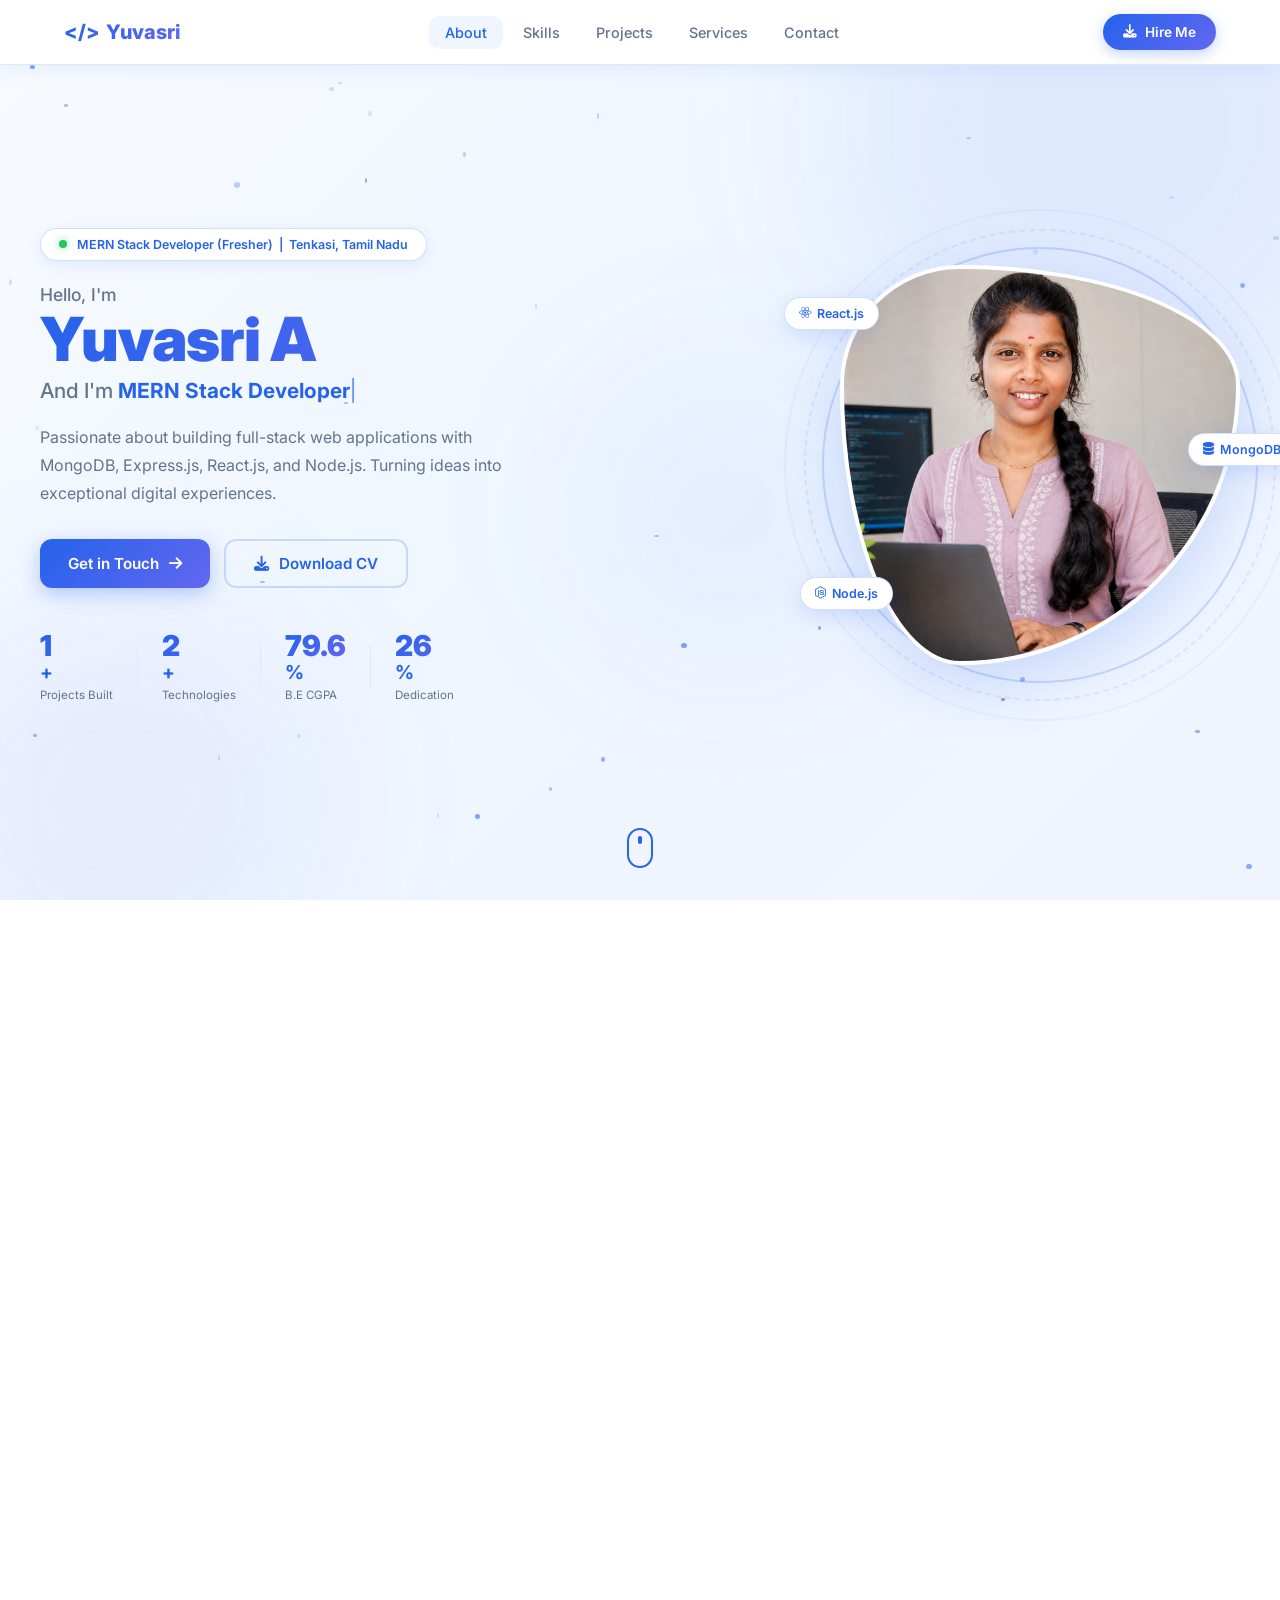
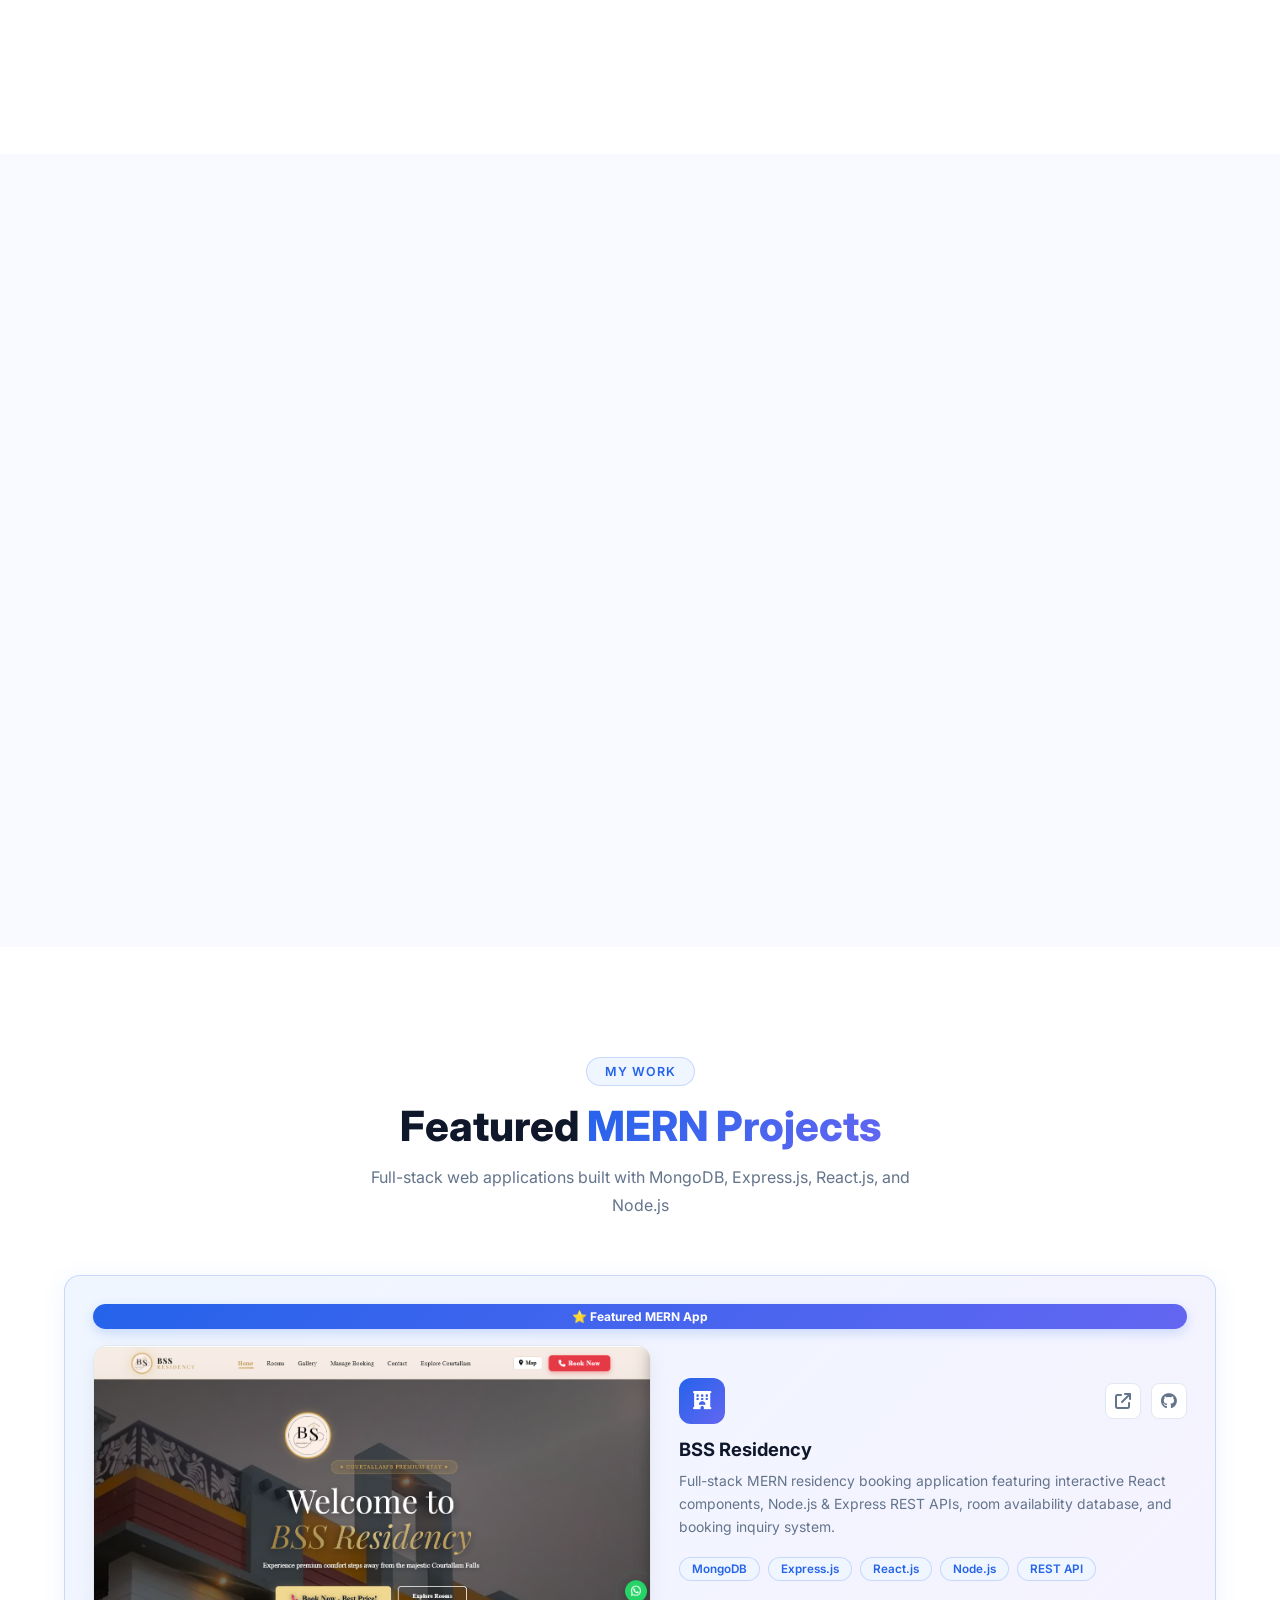
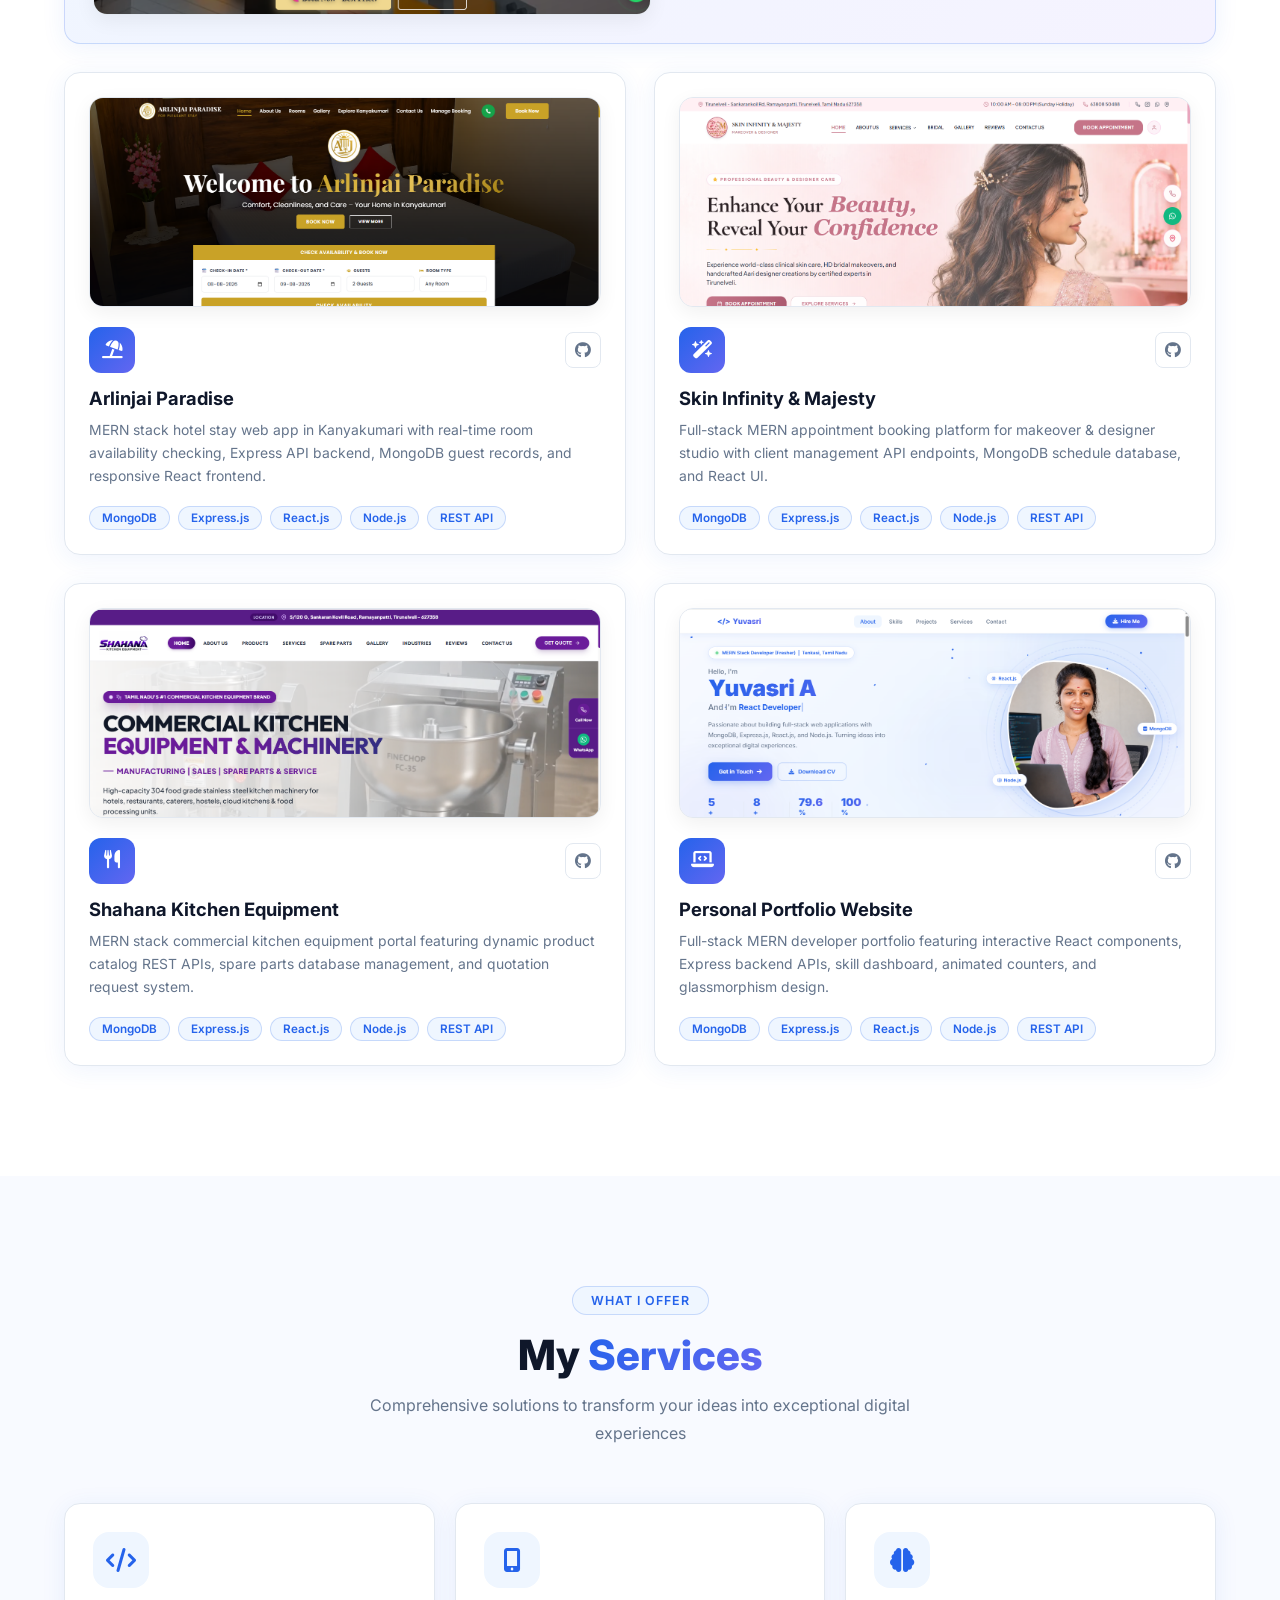
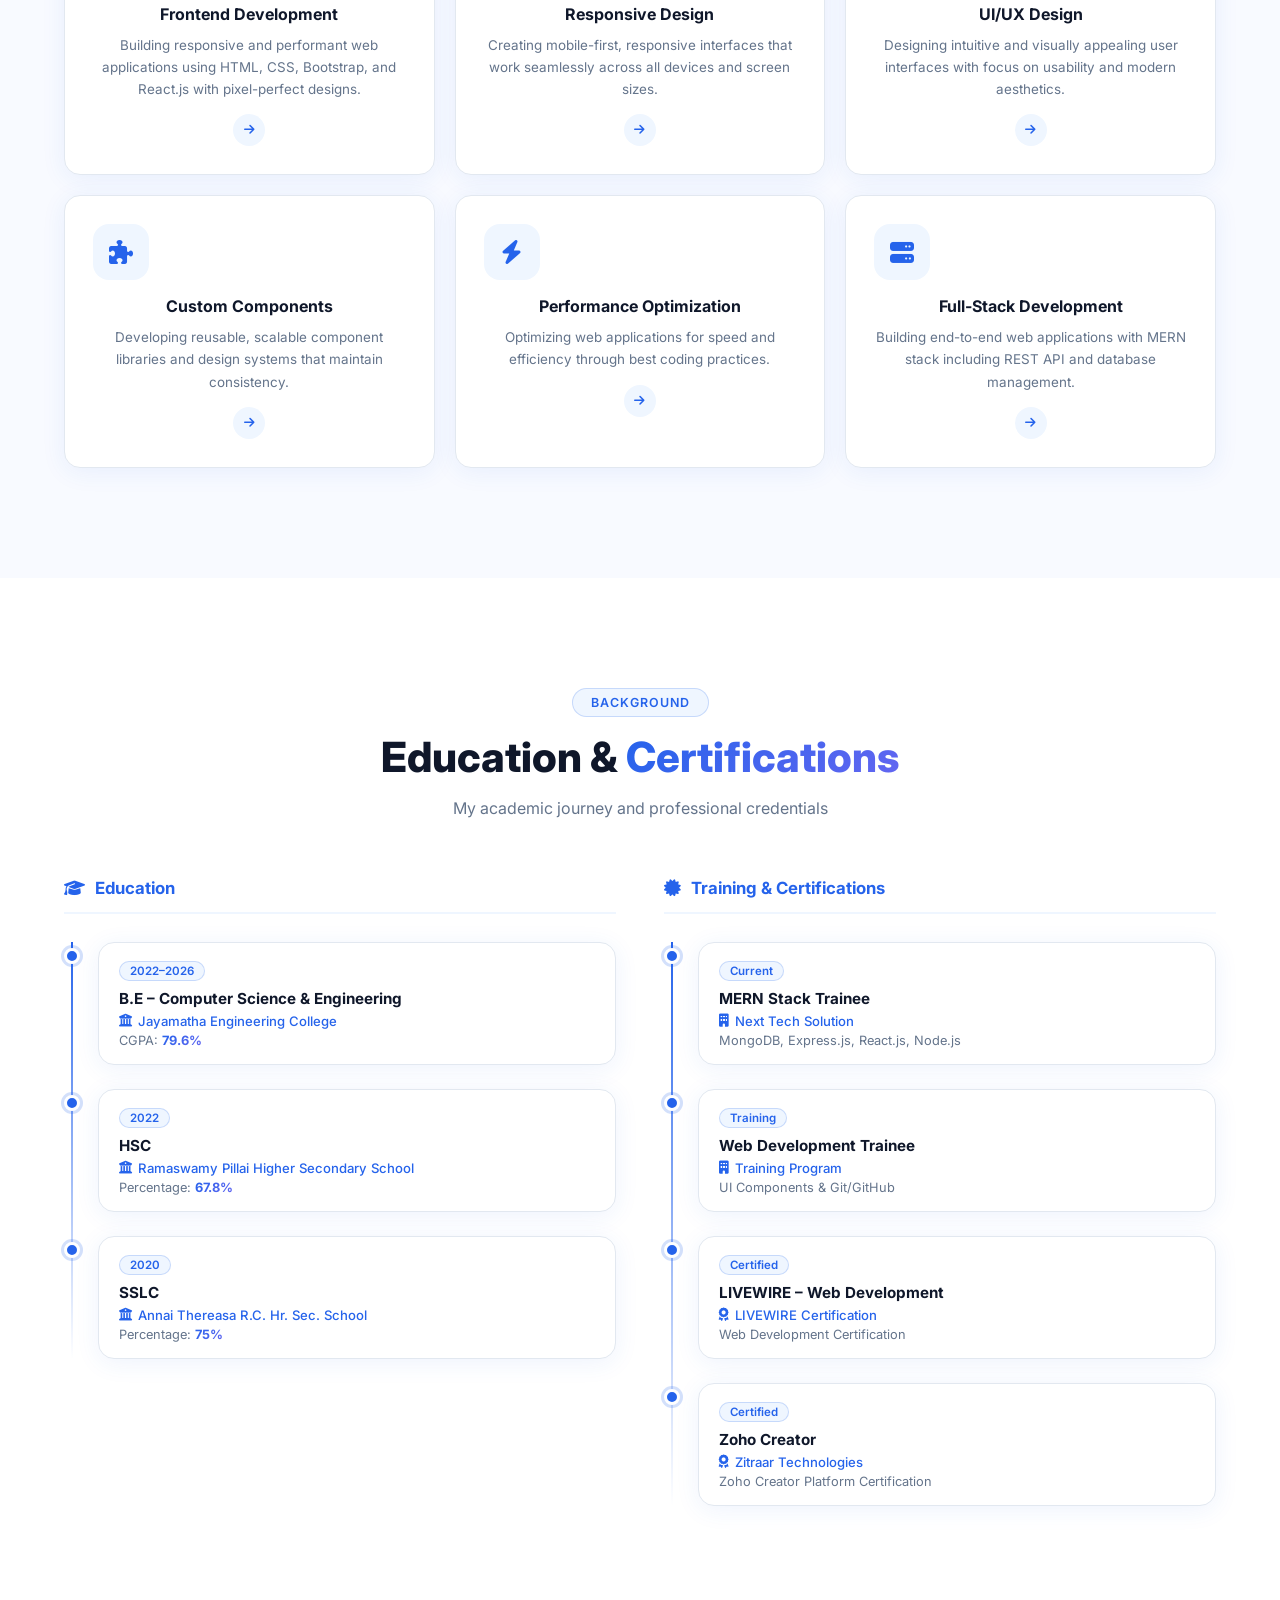
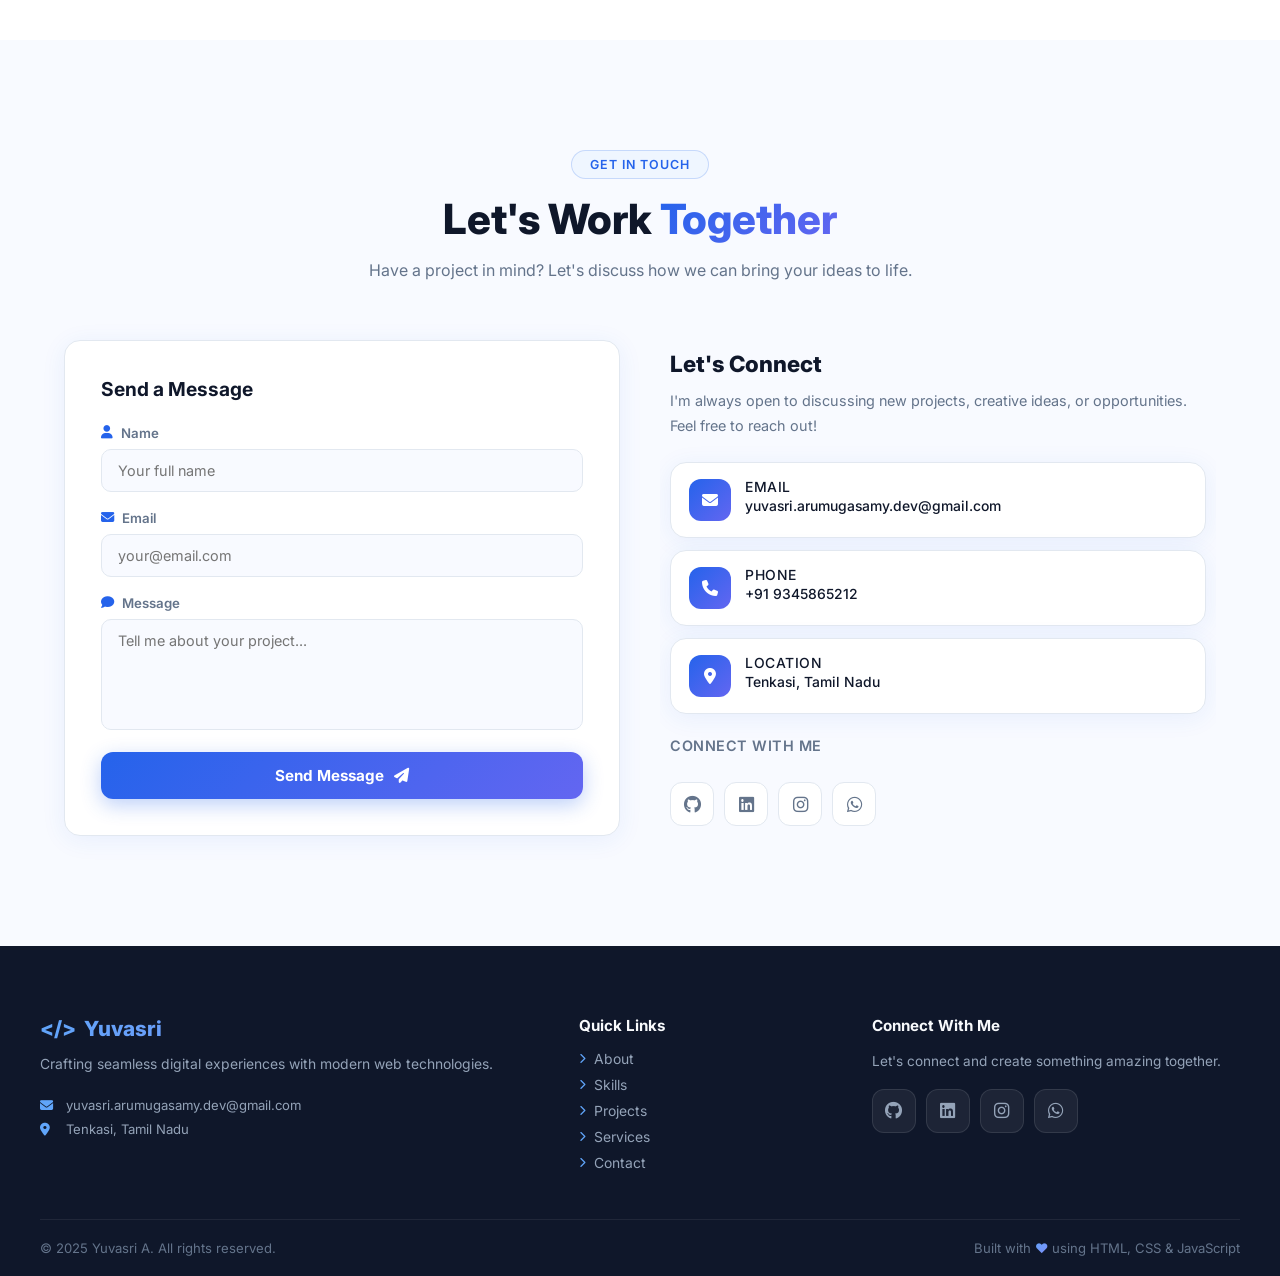
==== commit 2298aae9: "Update index.html" ====
--- a/index.html
+++ b/index.html
@@ -180,16 +180,16 @@
 <section id="projects" class="projects-section">
   <div class="section-container">
     <div class="section-tag" data-aos="fade-up">My Work</div>
-    <h2 class="section-heading" data-aos="fade-up">Featured <span class="gradient-text">Projects</span></h2>
-    <p class="section-sub" data-aos="fade-up">Real-world web applications built for clients and modern businesses</p>
+    <h2 class="section-heading" data-aos="fade-up">Featured <span class="gradient-text">MERN Projects</span></h2>
+    <p class="section-sub" data-aos="fade-up">Full-stack web applications built with MongoDB, Express.js, React.js, and Node.js</p>
     <div class="projects-grid">
       
       <!-- Project 1: BSS Residency (Featured) -->
       <div class="project-card featured-project glass-card" data-aos="fade-up" data-aos-delay="100">
-        <div class="project-featured-tag">⭐ Featured Project</div>
+        <div class="project-featured-tag">⭐ Featured MERN App</div>
         <div class="project-featured-inner">
-          <div class="project-img-wrapper" onclick="openImgModal('image copy 4.png', 'BSS Residency - Courtallam Stay Website')">
-            <img src="image copy 4.png" alt="BSS Residency Website" class="project-img">
+          <div class="project-img-wrapper" onclick="openImgModal('image copy 4.png', 'BSS Residency - Full Stack MERN Stay Application')">
+            <img src="image copy 4.png" alt="BSS Residency MERN Web App" class="project-img">
             <div class="project-img-overlay">
               <span class="project-img-btn" title="View Preview"><i class="fa-solid fa-expand"></i></span>
             </div>
@@ -203,16 +203,16 @@
               </div>
             </div>
             <h3 class="project-title">BSS Residency</h3>
-            <p class="project-desc">A fully responsive hotel &amp; residency website featuring room listings, booking inquiry form, amenities showcase, and location navigation designed for Courtallam travelers.</p>
-            <div class="project-tech"><span>HTML5</span><span>CSS3</span><span>Bootstrap</span><span>JavaScript</span><span>Responsive</span></div>
+            <p class="project-desc">Full-stack MERN residency booking application featuring interactive React components, Node.js &amp; Express REST APIs, room availability database, and booking inquiry system.</p>
+            <div class="project-tech"><span>MongoDB</span><span>Express.js</span><span>React.js</span><span>Node.js</span><span>REST API</span></div>
           </div>
         </div>
       </div>
 
       <!-- Project 2: Arlinjai Paradise -->
       <div class="project-card glass-card" data-aos="fade-up" data-aos-delay="150">
-        <div class="project-img-wrapper" onclick="openImgModal('image copy 2.png', 'Arlinjai Paradise - Kanyakumari Resort Website')">
-          <img src="image copy 2.png" alt="Arlinjai Paradise Website" class="project-img">
+        <div class="project-img-wrapper" onclick="openImgModal('image copy 2.png', 'Arlinjai Paradise - Full Stack MERN Resort App')">
+          <img src="image copy 2.png" alt="Arlinjai Paradise MERN App" class="project-img">
           <div class="project-img-overlay">
             <span class="project-img-btn" title="View Preview"><i class="fa-solid fa-expand"></i></span>
           </div>
@@ -224,14 +224,14 @@
           </div>
         </div>
         <h3 class="project-title">Arlinjai Paradise</h3>
-        <p class="project-desc">Hotel stay website in Kanyakumari featuring real-time room availability checking, online booking forms, guest management interface, and elegant hero section.</p>
-        <div class="project-tech"><span>HTML5</span><span>CSS3</span><span>JavaScript</span><span>Bootstrap</span><span>UI/UX</span></div>
+        <p class="project-desc">MERN stack hotel stay web app in Kanyakumari with real-time room availability checking, Express API backend, MongoDB guest records, and responsive React frontend.</p>
+        <div class="project-tech"><span>MongoDB</span><span>Express.js</span><span>React.js</span><span>Node.js</span><span>REST API</span></div>
       </div>
 
       <!-- Project 3: Skin Infinity & Majesty -->
       <div class="project-card glass-card" data-aos="fade-up" data-aos-delay="200">
-        <div class="project-img-wrapper" onclick="openImgModal('image copy 3.png', 'Skin Infinity & Majesty - Makeover & Designer Studio')">
-          <img src="image copy 3.png" alt="Skin Infinity & Majesty Website" class="project-img">
+        <div class="project-img-wrapper" onclick="openImgModal('image copy 3.png', 'Skin Infinity & Majesty - Full Stack MERN Appointment App')">
+          <img src="image copy 3.png" alt="Skin Infinity & Majesty MERN App" class="project-img">
           <div class="project-img-overlay">
             <span class="project-img-btn" title="View Preview"><i class="fa-solid fa-expand"></i></span>
           </div>
@@ -243,14 +243,14 @@
           </div>
         </div>
         <h3 class="project-title">Skin Infinity &amp; Majesty</h3>
-        <p class="project-desc">Beauty care &amp; designer studio website in Tirunelveli showcasing HD bridal makeovers, clinical skincare services, Aari designer creations, and appointment booking.</p>
-        <div class="project-tech"><span>HTML5</span><span>CSS3</span><span>JavaScript</span><span>Responsive</span><span>Designer Care</span></div>
+        <p class="project-desc">Full-stack MERN appointment booking platform for makeover &amp; designer studio with client management API endpoints, MongoDB schedule database, and React UI.</p>
+        <div class="project-tech"><span>MongoDB</span><span>Express.js</span><span>React.js</span><span>Node.js</span><span>REST API</span></div>
       </div>
 
       <!-- Project 4: Shahana Kitchen Equipment -->
       <div class="project-card glass-card" data-aos="fade-up" data-aos-delay="250">
-        <div class="project-img-wrapper" onclick="openImgModal('image copy.png', 'Shahana Kitchen Equipment - Commercial Machinery Website')">
-          <img src="image copy.png" alt="Shahana Kitchen Equipment Website" class="project-img">
+        <div class="project-img-wrapper" onclick="openImgModal('image copy.png', 'Shahana Kitchen Equipment - Full Stack MERN Machinery App')">
+          <img src="image copy.png" alt="Shahana Kitchen Equipment MERN App" class="project-img">
           <div class="project-img-overlay">
             <span class="project-img-btn" title="View Preview"><i class="fa-solid fa-expand"></i></span>
           </div>
@@ -262,14 +262,14 @@
           </div>
         </div>
         <h3 class="project-title">Shahana Kitchen Equipment</h3>
-        <p class="project-desc">Commercial kitchen machinery &amp; equipment manufacturer website showcasing food-grade machinery catalog, spare parts ordering, and instant quotation request feature.</p>
-        <div class="project-tech"><span>HTML5</span><span>CSS3</span><span>Bootstrap</span><span>JavaScript</span><span>Machinery UI</span></div>
+        <p class="project-desc">MERN stack commercial kitchen equipment portal featuring dynamic product catalog REST APIs, spare parts database management, and quotation request system.</p>
+        <div class="project-tech"><span>MongoDB</span><span>Express.js</span><span>React.js</span><span>Node.js</span><span>REST API</span></div>
       </div>
 
       <!-- Project 5: Personal Portfolio Website -->
       <div class="project-card glass-card" data-aos="fade-up" data-aos-delay="300">
-        <div class="project-img-wrapper" onclick="openImgModal('image.png', 'Yuvasri A - Personal Portfolio Website')">
-          <img src="image.png" alt="Personal Portfolio Website" class="project-img">
+        <div class="project-img-wrapper" onclick="openImgModal('image.png', 'Yuvasri A - Full Stack MERN Developer Portfolio')">
+          <img src="image.png" alt="Personal MERN Portfolio App" class="project-img">
           <div class="project-img-overlay">
             <span class="project-img-btn" title="View Preview"><i class="fa-solid fa-expand"></i></span>
           </div>
@@ -281,8 +281,8 @@
           </div>
         </div>
         <h3 class="project-title">Personal Portfolio Website</h3>
-        <p class="project-desc">Modern developer portfolio website featuring glassmorphism design, interactive skill progress indicators, animated statistics counters, particle background, and responsive menu.</p>
-        <div class="project-tech"><span>HTML5</span><span>CSS3</span><span>JavaScript</span><span>AOS Animations</span><span>MERN Stack</span></div>
+        <p class="project-desc">Full-stack MERN developer portfolio featuring interactive React components, Express backend APIs, skill dashboard, animated counters, and glassmorphism design.</p>
+        <div class="project-tech"><span>MongoDB</span><span>Express.js</span><span>React.js</span><span>Node.js</span><span>REST API</span></div>
       </div>
 
     </div>
